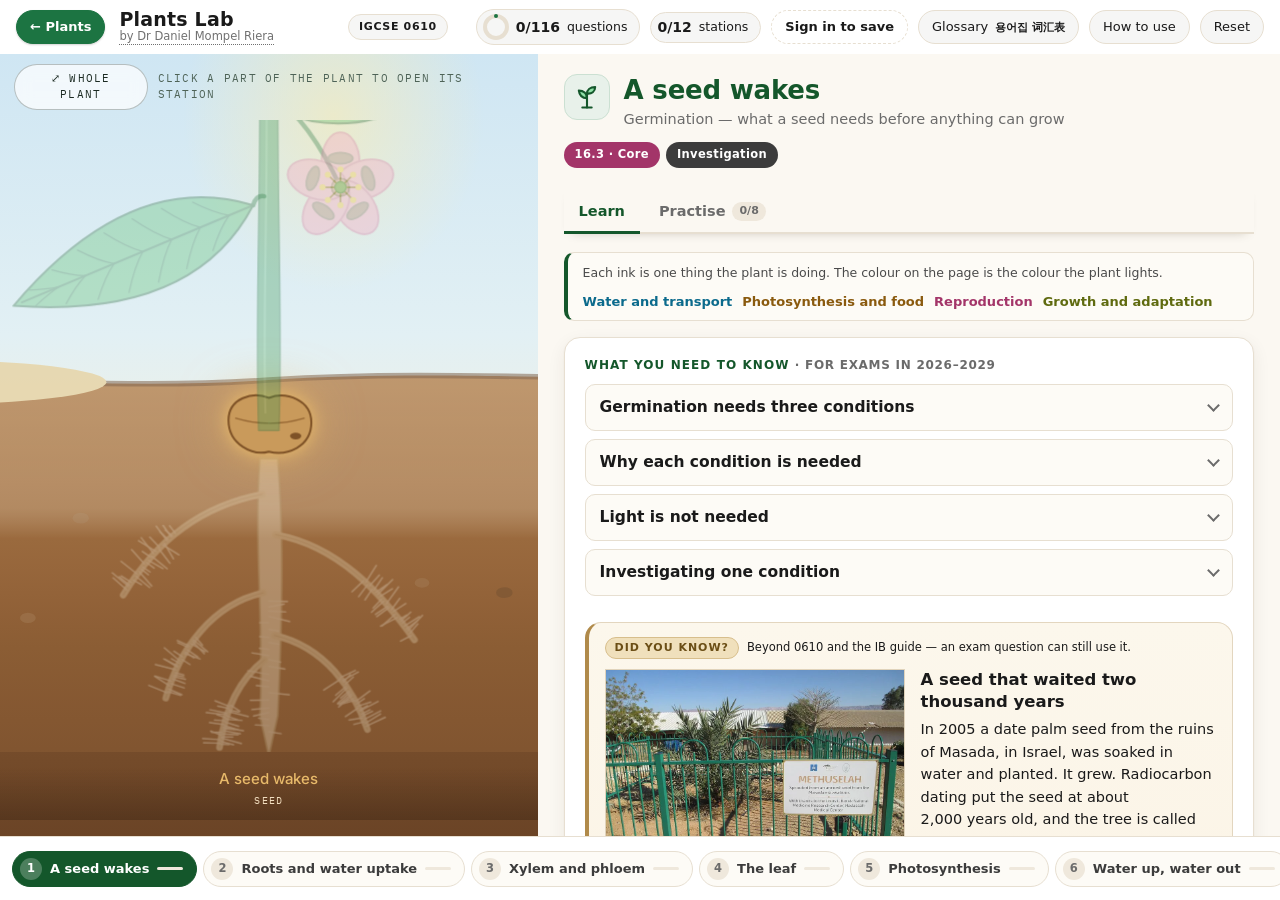
==== index.html @ 8dd9ce49 "Glossary tags: the note opens whole, and a press on it only closes it Also the shared glossary's new" ====
<!DOCTYPE html>
<html lang="en-GB">
<head>
<meta charset="utf-8">
<meta name="viewport" content="width=device-width,initial-scale=1,viewport-fit=cover">
<title>Plants Lab — IGCSE Biology 0610 Topics 6, 8, 14.5, 16.3 and 18.2</title>
<meta name="description" content="An interactive lab on the plant topics of Cambridge IGCSE Biology 0610: germination, roots and water uptake, xylem and phloem, the leaf, photosynthesis, transpiration, translocation, tropic responses, the flower, fertilisation, and the adaptive features of xerophytes and hydrophytes.">
<meta property="og:type" content="website">
<meta property="og:title" content="Plants Lab — IGCSE Biology 0610 Topics 6, 8, 14.5, 16.3 and 18.2">
<meta property="og:description" content="An interactive lab on the plant topics of Cambridge IGCSE Biology 0610: germination, roots and water uptake, xylem and phloem, the leaf, photosynthesis, transpiration, translocation, tropic responses, the flower, fertilisation, and the adaptive features of xerophytes and hydrophytes.">
<meta property="og:image" content="https://nlcsbiology.com/plants-lab/preview.jpg">
<meta property="og:image:width" content="1200">
<meta property="og:image:height" content="630">
<meta property="og:image:alt" content="Plants Lab, as it opens">
<meta name="twitter:card" content="summary_large_image">
<meta name="author" content="Dr Daniel Mompel Riera">
<meta name="copyright" content="Dr Daniel Mompel Riera">
<meta name="theme-color" content="#FFFFFF">
<!-- The tab icon: a seedling — two leaves on a stem, on the labs' green. -->
<link rel="icon" href="data:image/svg+xml,<svg xmlns='http://www.w3.org/2000/svg' viewBox='0 0 32 32'><rect width='32' height='32' rx='7' fill='%2314572B'/><g fill='none' stroke='%23FFFFFF' stroke-width='2.4' stroke-linecap='round' stroke-linejoin='round'><path d='M16 27 V13'/><path d='M16 18 C11 18 8 14 8 9 C13 9 16 13 16 18Z' fill='%238FE0A8'/><path d='M16 13 C16 8 19 5 24 5 C24 10 21 13 16 13Z' fill='%238FE0A8'/></g><path d='M10 27 H22' stroke='%23FFD48A' stroke-width='2.4' stroke-linecap='round'/></svg>">
<link rel="preconnect" href="https://fonts.googleapis.com">
<link rel="preconnect" href="https://fonts.gstatic.com" crossorigin>
<!-- The two plate faces, loaded WITHOUT blocking the first paint: behind a school captive
     portal a cross-origin stylesheet HANGS rather than failing, so it is fetched at low
     priority and swapped in when it arrives. Offline, the plate uses the system fallbacks. -->
<link rel="stylesheet" media="print" onload="this.media='all'"
      href="https://fonts.googleapis.com/css2?family=IBM+Plex+Mono:wght@400;500&family=Inter:wght@400;500&display=swap">
<noscript><link rel="stylesheet" href="https://fonts.googleapis.com/css2?family=IBM+Plex+Mono:wght@400;500&family=Inter:wght@400;500&display=swap"></noscript>
<link rel="stylesheet" href="css/app.css?v=1795406159">
</head>
<body>
<div class="app">

  <header class="hdr">
    <a class="hbtn hbtn--back" href="https://nlcsbiology.com/plants-hub/" aria-label="Back to Plants"
       title="Plants: the plant from seed to fruit, and this lab"><span class="hbtn__long">← Back to Plants</span><span class="hbtn__short" aria-hidden="true">← Plants</span></a>
    <div class="hdr__mark">
      <h1 class="hdr__title">Plants Lab</h1>
      <span class="hdr__sub">Topics 6 · 8 · 14.5 · 16.3 · 18.2 — the whole plant, seed to fruit</span>
      <a class="hdr__by" href="https://github.com/Mompel226" target="_blank" rel="noopener"
         title="Who made this — Biology, NLCS Jeju. Opens my GitHub">by Dr Daniel Mompel Riera</a>
    </div>
    <button class="badge" id="btnSyllabus" type="button" title="The syllabus, as Cambridge publishes it — click to open">IGCSE 0610</button>
    <div class="hdr__spacer"></div>
    <div class="hdr__stats">
      <span class="stat" title="Questions answered correctly">
        <svg class="ring" viewBox="0 0 26 26">
          <circle class="bg" cx="13" cy="13" r="11"></circle>
          <circle id="ringFg" class="fg" cx="13" cy="13" r="11" transform="rotate(-90 13 13)" stroke-dasharray="0 69.1"></circle>
        </svg>
        <b><span id="qDone">0</span>/<span id="qTotal">0</span></b> <span class="stat__lbl">questions</span>
      </span>
      <span class="stat stat--stations" title="Stations finished">
        <b><span id="stDone">0</span>/<span id="stTotal">12</span></b> <span class="stat__lbl">stations</span>
      </span>
      <button class="hbtn hbtn--save tip tip--right" id="btnSubmit" hidden data-tip="Signed in, your work is sent to Dr Mompel’s records on its own as you go. Press to see, or to sign in.">Saves as you go</button>
      <button class="hbtn" id="btnGloss" title="Every word the labs use, with its definition"><span class="hbtn__long">Glossary <span class="gl-btn"><span lang="ko">용어집</span> <span lang="zh-Hans">词汇表</span></span></span><span class="hbtn__short" aria-hidden="true">A–Z <span class="gl-btn"><span lang="ko">용어집</span> <span lang="zh-Hans">词汇表</span></span></span></button>
      <button class="hbtn" id="btnHelp"><span class="hbtn__long">How to use</span><span class="hbtn__short" aria-hidden="true">?</span></button>
      <button class="hbtn" id="btnReset" title="Start every station again"><span class="hbtn__long">Reset</span><span class="hbtn__short" aria-hidden="true">↺ Reset</span></button>
    </div>
  </header>

  <main class="stage">
    <section class="platecol" aria-label="The plant">
      <div class="field" aria-hidden="true">
        <div class="field__sun"></div>
        <div class="field__haze"></div>
      </div>
      <div class="platecol__tools">
        <button class="tool tool--whole" id="tWhole" hidden title="Pull back to the whole plant">⤢ Whole plant</button>
        <button class="tool tool--sim" id="simBtn" type="button" hidden></button>
        <span class="platecol__hint" id="plateHint">Click a part of the plant to open its station</span>
        <button class="tool fold" id="plateFold" type="button" aria-expanded="true" data-what="the plant" title="Fold the plant away to read the notes on their own">▲ Hide the plant</button>
      </div>
      <div class="platewrap" id="map">
        <svg id="plant" preserveAspectRatio="xMidYMid meet" role="group" aria-label="A bean plant in a section of ground, seed to fruit, with a cactus and a water lily beside it. Click a part to open the station that teaches it.">
          <defs></defs>
        </svg>
        <div class="tag" id="tag" aria-hidden="true"><span class="tag__pill"></span></div>
      </div>
      <div class="bench" id="benchHost" hidden aria-label="The bench: the potometer, drawn as it is"></div>
      <div class="sim" id="simHost" hidden role="region" aria-label="The simulation, beside the questions"></div>
      <p class="said" id="said"><span class="said__name">One plant, root to fruit</span><span class="said__note">Every plant topic, on one bean</span></p>
    </section>

    <section class="panel" id="panel">
      <div class="panel__inner" id="panelInner">
        <p class="bootnote" role="status">Opening the lab… the first station will appear here.</p>
      </div>
    </section>
  </main>

  <nav class="rail" aria-label="The stations, in order">
    <div class="rail__track" id="railTrack"></div>
  </nav>
</div>

<div class="toast" id="toast" role="status" aria-live="polite"></div>
<div class="toast" id="updBar" role="status" aria-live="polite"></div>

<div class="modal lb" id="lightbox" hidden role="dialog" aria-modal="true" aria-label="Enlarged image">
  <figure class="lb__box"><div class="lb__stage"><img alt=""></div><figcaption class="lb__cap"></figcaption>
  <div class="lb__hint">Click anywhere to close</div></figure>
</div>

<div class="modal" id="subDlg" hidden role="dialog" aria-modal="true" aria-label="Your work and the records">
  <div class="modal__box modal__box--sm">
    <button class="modal__close" id="subClose" aria-label="Close">×</button>
    <h2>Your work</h2>
    <div id="subBody"></div>
    <div class="dlgrow"><button class="btn" id="subGo">Save now</button></div>
  </div>
</div>

<div class="modal" id="glossDlg" hidden role="dialog" aria-modal="true" aria-label="Glossary">
  <div class="modal__box">
    <button class="modal__close" id="glossClose" aria-label="Close">×</button>
    <h2>Glossary</h2>
    <p class="st-sub">Every word the labs use, with the definition it is examined on. The short list at the foot of each station is only the words that are new there.</p>
    <input class="gloss__find" id="glossFind" type="search" autocomplete="off"
           placeholder="Type a word — or part of one" aria-label="Search the key words">
    <p class="gloss__count" id="glossCount"></p>
    <p class="gloss__known" id="glossKnown" hidden></p>
    <div id="glossList"></div>
  </div>
</div>

<div class="modal" id="modal" hidden role="dialog" aria-modal="true" aria-label="How to use the Plants Lab">
  <div class="modal__box">
    <button class="modal__close" id="modalClose" aria-label="Close">×</button>
    <h2>Plants Lab</h2>
    <p class="st-sub">Cambridge IGCSE Biology 0610 · Topic 6 plant nutrition, Topic 8 transport in plants, 14.5 tropic responses, 16.3 sexual reproduction in plants, 18.2 adaptive features</p>

    <h3>In one minute</h3>
    <ul>
      <li><b>Click any part of the plant</b>, or any step on the bar along the bottom. The stations run from the seed under the soil to the fruit at the top, and the plant lights the part each one is about.</li>
      <li>Each station has two tabs: <b>Learn</b> — what you must know, with something to press, drag or watch in every section — and <b>Practise</b>, the questions.</li>
      <li><b>Check as often as you like.</b> You are told which parts are wrong, <b>never the answer</b> — you have to work it out. Keep going until it is all right. Signed in, your work is saved for Dr&nbsp;Mompel on its own &mdash; there is nothing to press at the end.</li>
      <li>An underlined word can be clicked: <b>🔍</b> opens a picture there and then, <b>↗</b> jumps to the station that explains it and brings you back, <b>↓</b> takes you to its card in Key words, at the bottom of the station, and a faint dotted line opens the definition.</li>
      <li>The <b>Glossary</b> (<span lang="ko">용어집</span> · <span lang="zh-Hans">词汇表</span>) lists every word with its definition. Choose <b lang="ko">한국어</b>, <b lang="zh-Hans">中文</b> or <b lang="ja">日本語</b> at its top to see the name of each word in that language. The definitions stay in English, the language of the exam.</li>
      <li>Your work is kept <b>in this browser</b> and, once you sign in with your school account, sent to Dr&nbsp;Mompel&rsquo;s records on its own as you go &mdash; there is nothing to hand in. Signed in, it follows you to another computer.</li>
    </ul>
    <p class="fineprint">The answers are never shown. Sign in with your school Google account so Dr&nbsp;Mompel knows whose work it is; it is then sent to his records as you go. Anyone else is welcome to use the lab &mdash; their work simply stays in their own browser.</p>

    <details class="helpmore">
      <summary>What the colours mean</summary>
      <ul>
        <li><b>Blue</b> words are about water and transport — xylem, root hairs, transpiration. <b>Amber</b> words are photosynthesis and the food it makes — chlorophyll, glucose, phloem, sucrose. <b>Rose</b> words are reproduction — the parts of a flower, pollen, seed, fruit. <b>Violet</b> words are growth and adaptation — tropisms, auxin, xerophytes.</li>
        <li>The plant on the left lights in the same colours: blue sap running up the stem is water in the xylem, amber sap is sugar in the phloem.</li>
        <li>A <b>green-bordered box</b> is the mistake students most often make there. A small <b>S</b> badge means Supplement (Extended papers 2 and 4 only). <b>“Beyond the syllabus”</b> is not named in 0610: it helps the rest make sense, and an exam question can still use it. <b>What you need to know</b> holds only what the syllabus for exams in 2026–2029 asks: Cambridge’s syllabus for 2029 is word for word the same as the one for 2026–2028, so the list serves every student sitting the exams from 2026 to 2029. Press the <b>IGCSE 0610</b> badge and choose your year: it shows the year of your exams and your syllabus. Everything else is in the card right below the list, <b>“Not in the syllabus for 2026–2029”</b>: first what an older 0610 syllabus had, with a badge such as <b>“old syllabus · until 2015”</b> — past papers may ask it, so tap the badge to read the old statement and whether recent papers still give marks for it — then what is beyond the syllabus, there to help the rest make sense. Do not skip it: an exam question can still use these ideas, and knowing them can be what earns you full marks.</li>
        <li>The <b>colour key sits at the top of every Learn tab</b>, so you never have to remember.</li>
      </ul>
    </details>

    <details class="helpmore">
      <summary>What is simplified here</summary>
      <ul>
        <li>The plant is a bean — a dicotyledon — because that is the plant the syllabus sections are drawn from. A grass or a conifer would look different inside.</li>
        <li>The interactive graphs are models with the exam’s shapes, not measurements from a real leaf.</li>
        <li>The pollen tube animation shows one nucleus fusing with one; the second fusion real flowering plants make (the endosperm) is left out: the syllabus does not include it.</li>
        <li>The cactus and the water lily stand for all xerophytes and hydrophytes; the syllabus asks for the features, not the species.</li>
      </ul>
    </details>

    <details class="helpmore">
      <summary>Where the content and the pictures come from</summary>
      <ul>
        <li>The definitions are the wording of the syllabus for 2026–2029. Where the slides use an older wording it is given in brackets.</li>
        <li>The stations follow Dr&nbsp;Mompel's own Year 11 plant lessons — Topic 6, Topic 8, 14.5, 16.3 and 18.2 — and most of the pictures and the lesson videos are the ones shown in those lessons.</li>
        <li>The micrographs of the stem, the root and the leaf are from the Berkshire Community College Bioscience Image Library on Wikimedia Commons (CC0). Every other picture is credited under it and listed in full below and in <code>assets/photos/CREDITS.md</code>.</li>
        <li>All questions, the plant, the drawings and the page design are original to this lab.</li>
      </ul>
      <p class="fineprint" id="creditsList"></p>
    </details>

    <p class="fineprint"><a class="by-me" href="https://github.com/Mompel226" target="_blank" rel="noopener" title="Who made this — and everything else that is free to use"><b>Dr Daniel Mompel Riera</b></a> — Biology, North London Collegiate School Jeju.
       Questions or corrections: <a href="mailto:dmompelriera@nlcsjeju.kr">dmompelriera@nlcsjeju.kr</a>.
       One of the <a href="https://nlcsbiology.com/plants-hub/">Plants</a> labs ·
       <a href="https://nlcsbiology.com/biology-hub/">Biology Hub</a></p>
  </div>
</div>

<script src="https://accounts.google.com/gsi/client?hl=en-GB" async defer></script>
<script src="js/config.js?v=1795406159" defer></script>
<script src="js/data/glossary.js?v=1795406159" defer></script>
<script src="js/data/glossary-tr.js?v=1795406159" defer></script>
<script src="js/data/syllabus.js?v=1795406159" defer></script>
<script src="js/data/stations.js?v=1795406159" defer></script>
<script src="js/data/photos.js?v=1795406159" defer></script>
<script src="js/plant.js?v=1795406159" defer></script>
<script src="js/plant-draw.js?v=1795406159" defer></script>
<script src="js/terms.js?v=1795406159" defer></script>
<script src="js/say.js?v=1795406159" defer></script>
<script src="js/marking.js?v=1795406159" defer></script>
<script src="js/sync.js?v=1795406159" defer></script>
<script src="js/signin.js?v=1795406159" defer></script>
<script src="js/homework.js?v=1795406159" defer></script>
<script src="js/engine.js?v=1795406159" defer></script>
<script src="js/syllabus.js?v=1795406159" defer></script>
<script src="js/widgets.js?v=1795406159" defer></script>
<script src="js/learn.js?v=1795406159" defer></script>
<script src="js/engine-ext.js?v=1795406159" defer></script>
<script src="js/figs.js?v=1795406159" defer></script>
<script src="js/plate.js?v=1795406159" defer></script>
<script src="js/app.js?v=1795406159" defer></script>
<script src="js/glossary-lang.js?v=1795406159" defer></script>
<script src="js/data/mywords-ids.js?v=1795406159" defer></script>
<script src="js/mywords.js?v=1795406159" defer></script>
<!-- The lab offline. The worker lives at this lab's root, so on Pages its scope is exactly
     /<lab>/. It fetches the HTML network-first, so a deploy always reaches an online student
     and the cache is only the fall-back for when the wifi is not there. -->
<script>
(function () {
  if (!("serviceWorker" in navigator)) return;
  if (location.protocol.slice(0, 4) !== "http") return;
  addEventListener("load", function () {
    navigator.serviceWorker.register(new URL("sw.js", document.baseURI), {
      scope: new URL("./", document.baseURI).pathname,
      updateViaCache: "none"
    }).catch(function () {});
  });
})();
</script>
</body>
</html>
---- css/app.css ----
/* ============================================================
   Plants Lab — IGCSE 0610 Topics 6, 8, 14.5, 16.3 and 18.2
   The frame, header, panel, activities and rail are the other labs', so a student
   moving between labs finds the same chrome. What is this lab's own is at the end: the
   plant in daylight in the left column, the colour language of the plant topics, the
   Learn-tab widgets and the two activity types borrowed from the Classification Lab.
   ============================================================ */
:root{
  /* House palette (from 6.1 Photosynthesis slide 14) */
  --green:#14572B; --green-2:#1E7A3E; --green-tint:#E8F1EA;
  --amber:#A16207; --amber-tint:#FBF3E3;
  --teal:#0F6E8C;  --teal-tint:#E5F0F4;
  --purple:#3A5F8A;--purple-tint:#EAF0F7;
  /* --purple keeps its name, but since 11 Nov 2026 it holds the multiple-choice steel blue: violet means extension on every site (Daniel, 10 Nov 2026, "One violet"); he chose this colour on 11 Nov */
  --ext:#7243C0; --ext-tint:#EDE8FA; --ext-wash:#F7F4FD; --ext-rule:#C9BAEE; --ext-on:#FFFFFF;
  /* extension (Daniel, 10 Nov 2026, "One violet"): anything beyond what the reader's own course asks, IB content or beyond the syllabus, in ONE violet; a small word label says which (IB · D3.1.8, Beyond IB, beyond 0610). The summary notes' 7243C0 on EDE8FA; dark: the hub's B388FF, the same hue. Blue is IB only where IB is the reader's own level; grey is Supplement and cross-topic links. --ext-wash: a big box; --ext-tint: a tag or line. The extra pins' list rows double their class (.pins__item.pins__item--extra): the plain .pins__item rules further down painted them green before */
  --red:#B03A2E;   --red-tint:#FAECE9;
  --ink:#1A1A1A;   --grey:#6B6B6B; --line:#C4C4C4;

  /* Surfaces — warm paper, never grey */
  --paper:#FBF8F2; --card:#FFFFFF; --card-2:#FDFBF6;
  --edge:#E7DFD1; --edge-2:#EFE8DC;
  --shadow:0 1px 2px rgba(60,45,25,.06), 0 6px 18px rgba(60,45,25,.07);
  --shadow-lg:0 2px 6px rgba(60,45,25,.08), 0 18px 42px rgba(60,45,25,.12);


  --ok:#1E7A3E; --ok-tint:#E8F5EC; --bad:#B03A2E; --bad-tint:#FBEDEA;

  --r-sm:6px; --r:10px; --r-lg:16px; --r-pill:999px;
  --font:Calibri,Carlito,"Segoe UI",system-ui,-apple-system,"Helvetica Neue",sans-serif;
  --rail-h:64px;
}

*{box-sizing:border-box}
html,body{height:100%}
body{
  margin:0; font-family:var(--font); color:var(--ink); background:var(--paper);
  font-size:16px; line-height:1.5; -webkit-font-smoothing:antialiased;
  overscroll-behavior:none;
}
button{font:inherit;color:inherit}
h1,h2,h3,h4{margin:0;font-weight:700;line-height:1.25}

/* ---------- App frame ---------- */
.app{height:100dvh;display:grid;grid-template-rows:auto minmax(0,1fr) auto}

/* ---------- Header ---------- */
/* one look for every topic lab (14 Oct 2026, Daniel): a white bar, as the Cells Lab's, and this lab's own colour — the Plants hub's green,
   the colour of its card in the hub — on the way back, the progress rings and a pressed button. Saved stays green: it is a status. */
:root{--hdr-bg:#FFFFFF;--hdr-ink:#1A1A1A;--hdr-veil:rgba(60,45,25,.045);--hdr-line:#E7DFD1;--lab:#1C7442;--lab-2:#155C34;--lab-tint:#E6F2EA}
.hdr{
  display:flex;align-items:center;gap:14px;padding:9px 16px;min-width:0;
  background:var(--hdr-bg);
  color:var(--hdr-ink);box-shadow:0 1px 0 var(--hdr-line)
}
.hdr__mark{display:flex;align-items:baseline;gap:9px;min-width:0;overflow:hidden}
.hdr__title{font-size:19px;letter-spacing:.2px;white-space:nowrap;flex:none}
.hdr__sub{font-size:12.5px;opacity:.72;white-space:nowrap;overflow:hidden;text-overflow:ellipsis}
/* who made it: small, quiet, but always on screen — not buried in a help panel */
.hdr__by{font-size:11.5px;opacity:.62;white-space:nowrap;color:inherit;text-decoration:none;border-bottom:1px dotted currentColor}
.hdr__by:hover,.hdr__by:focus-visible{opacity:.95}
.badge{
  font-size:11px;font-weight:700;letter-spacing:.06em;padding:4px 10px;border-radius:var(--r-pill);
  background:var(--hdr-veil);border:1px solid var(--hdr-line);white-space:nowrap
}
.hdr__spacer{flex:1}
.hdr__stats{display:flex;align-items:center;gap:10px;flex:none}
.stat{
  display:flex;align-items:center;gap:7px;background:var(--hdr-veil);
  border:1px solid var(--hdr-line);border-radius:var(--r-pill);padding:4px 12px 4px 6px;font-size:12.5px
}
.stat b{font-size:14px;font-variant-numeric:tabular-nums}
.stat--go{cursor:pointer;transition:background .15s}
.stat--go:hover,.stat--go:focus-visible{background:var(--lab-tint)}
.ring{width:26px;height:26px;flex:none}
.ring circle{fill:none;stroke-width:4}
.ring .bg{stroke:var(--hdr-line)}
.ring .fg{stroke:var(--lab);stroke-linecap:round;transition:stroke-dasharray .5s ease}
.hbtn{
  background:var(--hdr-veil);border:1px solid var(--hdr-line);color:var(--hdr-ink);
  border-radius:var(--r-pill);padding:6px 13px;font-size:13px;cursor:pointer;white-space:nowrap;
  transition:background .15s
}
.hbtn:hover{background:var(--lab-tint)}
/* the way back (14 Oct 2026, Daniel: "students miss it… they don't know how to go back"): a solid pill, first in the header */
.hbtn--back{background:var(--lab);color:#fff;border-color:var(--lab);font-weight:650;text-decoration:none;flex:none;box-shadow:0 1px 2px rgba(0,0,0,.18)}
.hbtn--back:hover,.hbtn--back:focus-visible{background:var(--lab-2);border-color:var(--lab-2);color:#fff}

/* ---------- header buttons, the saving chip, dialogs ---------- */
/* the saving chip: what the records know, at a glance */
.hbtn--save{font-weight:600}
.hbtn--save.is-ok{background:var(--ok-tint);color:var(--ok);border-color:var(--ok)}
.hbtn--save.is-ok:hover{background:#DCEFE2}
.hbtn--save.is-busy{background:var(--hdr-veil);color:var(--hdr-ink);border-style:dashed}
.hbtn--save.is-no{background:var(--bad-tint);color:var(--bad);border-color:var(--bad)}
.hbtn--save.is-no:hover{background:#F8DCD7}
.hbtn--save.is-off{background:transparent;color:var(--hdr-ink);border-style:dashed}
.modal__box--sm{max-width:460px}
.dlgrow{display:flex;gap:9px;justify-content:flex-end;margin-top:18px}
.submsg{font-size:14px;line-height:1.5;margin-top:8px}
.submsg.no{color:var(--red)} .submsg.ok{color:var(--green-2)}
.submsg .code{
  font-family:ui-monospace,SFMono-Regular,Menlo,monospace;font-size:22px;font-weight:700;letter-spacing:.08em;
  color:var(--green);background:var(--green-tint);border:1.5px dashed var(--green);border-radius:var(--r);
  padding:12px;text-align:center;margin:12px 0;user-select:all
}
.fineprint{font-size:12.5px;color:var(--grey);margin-top:14px;line-height:1.5}

/* ---------- Stage ---------- */
.stage{display:grid;grid-template-columns:minmax(360px,42%) minmax(0,1fr);min-height:0}

/* ---------- Panel column ---------- */
.panel{min-height:0;overflow-y:auto;overflow-x:hidden;scroll-behavior:smooth;background:var(--paper)}
.panel__inner{max-width:820px;margin:0 auto;padding:20px 26px 40px;position:relative}

.st-head{display:flex;align-items:flex-start;gap:14px;margin-bottom:6px}
.st-head__ic{
  width:46px;height:46px;flex:none;border-radius:13px;display:grid;place-items:center;
  background:var(--green-tint);border:1px solid #CBE0D2
}
.st-head__ic svg{width:28px;height:28px}
.st-title{font-size:26px;color:var(--green);letter-spacing:-.2px}
.st-sub{color:var(--grey);font-size:14.5px;margin-top:2px}
.chips{display:flex;flex-wrap:wrap;gap:6px;margin:12px 0 4px}
.chip{
  font-size:11.5px;font-weight:700;letter-spacing:.03em;color:#fff;padding:4px 11px;border-radius:var(--r-pill);
  background:var(--grey);white-space:nowrap
}
.chip__n{display:inline-block;min-width:1.1em;height:1.1em;line-height:1.1em;text-align:center;
  border-radius:50%;background:rgba(255,255,255,.28);margin-right:6px;font-size:.85em}
.chip--beyond{background:var(--ext-tint);color:var(--ext);border:1.5px dashed var(--ext-rule);font-style:italic}

/* tabs */
/* The tab bar stays put while a long station scrolls. It is fully opaque so
   content passes cleanly behind it and is never half-readable through it. */
.tabs{display:flex;gap:4px;margin:16px 0 0;border-bottom:2px solid var(--edge);position:sticky;top:0;
      background:var(--paper);z-index:5;padding-top:8px;
      box-shadow:0 6px 10px -8px rgba(60,45,25,.28)}
.tab{
  background:none;border:none;border-bottom:3px solid transparent;margin-bottom:-2px;
  padding:9px 15px;font-size:14.5px;font-weight:600;color:var(--grey);cursor:pointer;display:flex;align-items:center;gap:7px
}
.tab:hover{color:var(--ink)}
.tab[aria-selected="true"]{color:var(--green);border-bottom-color:var(--green)}
.tab__n{font-size:11px;background:var(--edge-2);color:var(--grey);border-radius:var(--r-pill);padding:1px 7px;font-weight:700}
.tab[aria-selected="true"] .tab__n{background:var(--green);color:#fff}
.tabpane{padding-top:18px}
.tabpane[hidden]{display:none}

/* cards */
.card{background:var(--card);border:1px solid var(--edge);border-radius:var(--r-lg);padding:18px 20px;
      box-shadow:var(--shadow);margin-bottom:16px}
.card__h{font-size:12px;font-weight:700;letter-spacing:.09em;text-transform:uppercase;color:var(--green);margin-bottom:10px}
.exam-list{margin:0;padding-left:0;list-style:none}
.exam-list > li{position:relative;padding:0 0 0 26px;margin-bottom:11px;font-size:16.5px;line-height:1.52}
.exam-list > li:last-child{margin-bottom:0}
.exam-part{margin:14px -20px 12px;padding:14px 20px 12px;background:var(--green-tint);border-top:1px solid var(--edge);border-bottom:1px solid var(--edge)}
.exam-part__h{font-size:11.5px;font-weight:700;letter-spacing:.13em;text-transform:uppercase;color:var(--green);margin-bottom:8px}
.exam-part .exam-list > li:last-child{margin-bottom:0}
@media (max-width:820px){ .exam-part{margin:12px -15px 10px;padding:12px 15px 10px} }
.exam-list > li::before{
  content:"";position:absolute;left:4px;top:.62em;width:9px;height:9px;border-radius:50%;
  background:var(--green-2);box-shadow:0 0 0 3px var(--green-tint)
}

/* the mistake students make: a faint red ground so it reads as the important one, the heading on a yellow marker */
.golden{
  background:#FFF3F0;border:2.4px solid #C94A3D;border-radius:var(--r-lg);padding:14px 18px;
  margin-bottom:16px;box-shadow:var(--shadow)
}
.golden__h{font-size:11.5px;font-weight:700;letter-spacing:.13em;text-transform:uppercase;color:#A83A2E;
  background:linear-gradient(180deg,transparent 18%,#FFE98A 18%,#FFE98A 90%,transparent 90%);display:inline-block;padding:0 6px 0 4px;margin-left:-4px;
           margin-bottom:6px;display:flex;align-items:center;gap:7px}
.golden p{margin:0;font-size:16px;font-weight:600}

.kw dt .t,.kw dt .tc{font-weight:700}
.exam-list > li{line-height:1.62}

.legendbox{
  border:1px solid var(--edge);background:var(--card-2);border-radius:var(--r);
  padding:0 14px;margin-bottom:16px;font-size:13.5px
}
.legendbox summary{padding:11px 0;cursor:pointer;color:var(--grey);font-weight:600;list-style:none}
.legendbox summary::-webkit-details-marker{display:none}
.legendbox summary::before{content:"▸ ";color:var(--green)}
.legendbox[open] summary::before{content:"▾ "}
.legend__intro{font-size:13px;color:#4A4A4A;margin:0 0 10px;line-height:1.5}
.legend{display:flex;flex-wrap:wrap;gap:9px 12px;padding:0 0 14px}
.legend__i{font-size:13.5px}

/* the colour key, always on screen above the Learn text */
.keybar{
  background:var(--card-2);border:1px solid var(--edge);border-left:4px solid var(--green);
  border-radius:var(--r);padding:11px 15px 8px;margin-bottom:16px
}
.keybar .legend__intro{margin:0 0 9px;font-size:12.5px;color:#4A4A4A}
.keybar .legend{gap:7px 10px;padding:0}
.keybar .legend__i{font-size:13px}

/* where the topic comes back later in the course */
.later{border-left:4px solid var(--c-ass)}
.later__list{margin:0;padding:0;list-style:none}
.later__out{display:inline-block;margin-left:6px;font-size:12.5px;font-weight:600;color:#fff;
            background:var(--teal);border-radius:var(--r-pill);padding:2px 10px;text-decoration:none}
.later__out:hover{filter:brightness(1.08)}
.later__list li{font-size:15px;line-height:1.55;margin-bottom:11px;padding-left:2px}
.later__list li:last-child{margin-bottom:0}
.later__ref{
  display:inline-block;font-size:11.5px;font-weight:700;letter-spacing:.03em;
  color:#fff;background:var(--c-ass);border-radius:var(--r-pill);
  padding:2px 9px;margin-right:8px;white-space:nowrap;vertical-align:1px
}

/* videos sit in the same frame as the photographs */
.photo--video{width:100%;display:block;background:#111;cursor:default}
.photo--video:hover{filter:none}

/* keywords */
.kw-grid{display:grid;grid-template-columns:repeat(auto-fill,minmax(215px,1fr));gap:9px}
.kw{background:var(--card-2);border:1px solid var(--edge);border-radius:var(--r);padding:10px 13px}
/* a key word is asked before it is answered: the definition is there but not shown until
   the reader has had a go at it, and stays shown once turned */
.kw-hint{margin:0 0 9px;font-size:13px;color:#6B6B6B}
.kw--flip{cursor:pointer;transition:border-color .15s ease,background .15s ease}
.kw--flip:hover,.kw--flip:focus-visible{border-color:#B9AE9B;background:#FFFDF9}
.kw--flip:focus-visible{outline:2px solid var(--green);outline-offset:2px}
.kw__ask{margin:4px 0 0;font-size:12.5px;color:#8A8A8A;font-style:italic}
.kw__ask::before{content:'\21BB  ';font-style:normal}
.kw--flip dd{display:none}
.kw--flip.is-open dd{display:block;animation:kwIn .16s ease-out}
.kw--flip.is-open .kw__ask{display:none}
@keyframes kwIn{from{opacity:0;transform:translateY(-2px)}to{opacity:1;transform:none}}
@media (prefers-reduced-motion:reduce){.kw--flip.is-open dd{animation:none}}
.kw dt{font-weight:700;color:var(--green);font-size:14.5px;margin-bottom:2px}
.kw dd{margin:0;font-size:13.5px;color:#3C3C3C;line-height:1.45}

/* where a link lands: flash the exact place, then get out of the way */
.flash{position:relative;border-radius:var(--r);animation:flashRing 2.8s ease-out 1}
@keyframes flashRing{
  0%   {box-shadow:0 0 0 3px rgba(20,87,43,.85), 0 0 0 9px rgba(20,87,43,.18); background:rgba(20,87,43,.10)}
  18%  {box-shadow:0 0 0 3px rgba(20,87,43,.25), 0 0 0 9px rgba(20,87,43,.04); background:rgba(20,87,43,.03)}
  36%  {box-shadow:0 0 0 3px rgba(20,87,43,.85), 0 0 0 9px rgba(20,87,43,.18); background:rgba(20,87,43,.10)}
  54%  {box-shadow:0 0 0 3px rgba(20,87,43,.25), 0 0 0 9px rgba(20,87,43,.04); background:rgba(20,87,43,.03)}
  72%  {box-shadow:0 0 0 3px rgba(20,87,43,.7),  0 0 0 9px rgba(20,87,43,.14); background:rgba(20,87,43,.08)}
  100% {box-shadow:0 0 0 3px rgba(20,87,43,0),   0 0 0 9px rgba(20,87,43,0);   background:transparent}
}
.exam-list > li.flash{padding-left:26px;margin-left:-4px}

.backchip{
  position:sticky;bottom:14px;left:0;margin:0 0 0 4px;z-index:30;
  border:1.5px solid var(--green);background:var(--card);color:var(--green);
  border-radius:var(--r-pill);padding:8px 16px;font-size:13.5px;font-weight:600;cursor:pointer;
  box-shadow:var(--shadow-lg);transition:opacity .9s ease
}
.backchip:hover{background:var(--green-tint)}
.backchip.is-fading{opacity:0}

/* a highlighted word you can act on */
.t.is-peek,.tc.is-peek,.t.is-jump,.tc.is-jump{cursor:pointer}
/* Vertical padding on an inline element grows the hit area without pushing the
   lines apart, so a word is easier to tap without changing the layout. */
.t.is-peek,.tc.is-peek,.t.is-jump,.tc.is-jump{padding-top:4px;padding-bottom:4px}
.t.is-peek,.tc.is-peek{border-bottom:2px dotted currentColor}
/* the quietest of the three marks: a definition is available, nothing more. No icon —
   this is the commonest case and a marker on every one of them would be a field of them. */
/* a word the reader may not know is not a stage: no colour, no weight, only the mark */
.t--plain{color:inherit;font-weight:inherit}
.t.is-gloss,.tc.is-gloss{cursor:pointer;border-bottom:1px dotted rgba(0,0,0,.28);padding-bottom:1px}
.t.is-gloss:hover,.tc.is-gloss:hover,.t.is-gloss:focus-visible,.tc.is-gloss:focus-visible{
  border-bottom-color:currentColor;border-bottom-style:solid}
.t.is-jump,.tc.is-jump{border-bottom:1.5px solid currentColor}
.t.is-jump::after,.tc.is-jump::after{content:"\2197";font-size:.72em;vertical-align:.35em;margin-left:1px;opacity:.75}
.t.is-peek::after,.tc.is-peek::after{content:"\1F50D";font-size:.62em;vertical-align:.2em;margin-left:3px;opacity:.65}
.t.is-peek:hover,.tc.is-peek:hover,.t.is-jump:hover,.tc.is-jump:hover{background:rgba(20,87,43,.10);border-radius:3px}
.t.is-peek:focus-visible,.tc.is-peek:focus-visible,
.t.is-jump:focus-visible,.tc.is-jump:focus-visible{outline:2px solid var(--green);outline-offset:2px;border-radius:3px}
/* a word whose key-word card is at the bottom of this station: the faint rule of a definition and a small arrow down,
   for "down to its card here" (25 Oct 2026, as in the Cells Lab) */
.t.is-kw,.tc.is-kw{cursor:pointer;border-bottom:1px dotted rgba(0,0,0,.28);padding-bottom:1px}
.t.is-kw::after,.tc.is-kw::after{content:"\2193";font-size:.72em;vertical-align:.2em;margin-left:1px;opacity:.75}
.t.is-kw:hover,.tc.is-kw:hover{background:rgba(20,87,43,.10);border-radius:3px}
.t.is-kw:focus-visible,.tc.is-kw:focus-visible{outline:2px solid var(--green);outline-offset:2px;border-radius:3px}

/* the small picture that opens where you clicked */
.peek{
  position:absolute;z-index:120;width:min(320px,86vw);background:var(--card);
  border:1px solid var(--edge);border-radius:var(--r-lg);box-shadow:var(--shadow-lg);
  overflow:hidden;animation:peekIn .14s ease-out
}
.peek.peek--fig{width:min(420px,92vw)}
@keyframes peekIn{from{opacity:0;transform:translateY(-4px)}to{opacity:1;transform:none}}
.peek img{width:100%;height:auto;max-width:100%;display:block;background:#fff}
/* Two views of one thing, side by side — a real tooth beside the drawing of
   it, or the two radiographs together. They stack on a narrow screen, where
   side-by-side would make each half too small to read. */
/* centred, because one half is often much taller than the other and a
   short photograph stranded at the top of a tall diagram reads as a mistake */
/* A figure that will not fit its column scrolls inside its own box rather
   than shrinking its labels away. min-width:0 is the part that matters: without
   it a flex or grid ancestor happily grows to fit the wide child, and the page
   goes wider than the phone instead of the figure scrolling. */
.figscroll{overflow-x:auto;overflow-y:hidden;-webkit-overflow-scrolling:touch;min-width:0;max-width:100%}
.figscroll::-webkit-scrollbar{height:7px}
.figscroll::-webkit-scrollbar-thumb{background:#CFC7B6;border-radius:4px}
.media--fig,.pair__half{min-width:0;max-width:100%}
.pair{display:flex;gap:14px;align-items:center}
.pair__half{flex:1 1 0;min-width:0;display:flex;flex-direction:column;align-items:center}
.pair__half img{width:100%;height:auto;display:block;border-radius:var(--r-sm)}
.pair__half svg{width:100%;height:auto;display:block}
.pair__half .annot{width:100%}
.pair__lab{margin-top:6px;font-size:12.5px;line-height:1.4;color:var(--grey);text-align:center}
@media (max-width:620px){.pair{flex-direction:column;gap:16px}}
.peek__fig{background:#fff;padding:6px 4px 2px}
.peek__fig svg{width:100%;height:auto;display:block}
/* A figure carries its own labels, so it needs more width than a photograph:
   at 320px the labels come out around 8px, which is not readable. The wider
   card and the larger type below bring them back to roughly footnote size. */
.peek.has-fig{width:min(430px,92vw)}
.peek__fig .fl{font-size:14px}
.peek__fig .fs{font-size:12.2px}
.peek__fig .fb{font-size:15px}
.peek__note{padding:10px 13px;font-size:13.5px;line-height:1.5;color:#3C3C3C}
.peek__credit{display:block;margin-top:6px;font-size:11px;color:var(--grey)}
.peek__x{
  position:absolute;top:6px;right:6px;width:26px;height:26px;border-radius:50%;
  border:none;background:rgba(255,255,255,.9);color:#4A4A4A;font-size:16px;line-height:1;
  cursor:pointer;box-shadow:0 1px 3px rgba(0,0,0,.2)
}
.peek__x:hover{background:#fff;color:var(--red)}

/* "trace it on the diagram" — points at the plate instead of repeating it */
.traceBtn{
  display:flex;align-items:center;gap:9px;width:100%;margin-top:14px;
  border:1.5px solid var(--green);background:var(--green-tint);color:var(--green);
  border-radius:var(--r);padding:11px 14px;font-size:14.5px;font-weight:600;cursor:pointer;
  transition:background .15s
}
.traceBtn:hover{background:#DDEBE1}
.traceBtn__dot{width:10px;height:10px;border-radius:50%;background:var(--green);flex:none}

/* labels drawn on top of a photograph */
.annot{position:relative;display:block;line-height:0}
.annot .media__el--img,.annot img{display:block;width:100%}
.annot__svg{position:absolute;inset:0;width:100%;height:100%;pointer-events:none}
.annot__svg line{stroke:#fff;stroke-width:2.4;opacity:.95}
.annot__svg circle{fill:#fff;stroke:#1A1A1A;stroke-width:1.2}
.annot__lab{
  position:absolute;transform:translate(-50%,-50%);white-space:nowrap;pointer-events:none;
  font:700 12.5px/1 var(--font);color:#fff;background:rgba(20,25,20,.82);
  padding:4px 9px;border-radius:var(--r-pill);letter-spacing:.01em;
  box-shadow:0 1px 4px rgba(0,0,0,.35)
}
.annot__lab--big{font-size:14px;background:var(--green);padding:5px 11px}
.lb__stage{position:relative;display:block;line-height:0;max-width:100%}
.lb__stage img{max-width:100%;max-height:78vh;object-fit:contain;background:#fff;
  border-radius:var(--r-lg) var(--r-lg) 0 0;box-shadow:var(--shadow-lg);display:block;margin:auto}
@media (max-width:620px){ .annot__lab{font-size:10.5px;padding:3px 7px} }

/* ---------- media, sitting inside the text ----------
   An image belongs under the sentence it illustrates, not in a separate tab
   the reader has to cross-reference. */
.media{
  margin:12px 0 16px;background:var(--card-2);border:1px solid var(--edge);
  border-radius:var(--r);overflow:hidden;box-shadow:var(--shadow)
}
.media__el{width:100%;display:block;background:#FFFDF8}
.media__el--img{margin:0 auto}
.annot{display:flex;justify-content:center}
.media__el--img{cursor:zoom-in;background:#F2EADB;transition:filter .18s}
.media__el--img:hover{filter:brightness(1.03) saturate(1.04)}
.media--video .media__el{background:#111}
.media__cap{
  padding:10px 14px;border-top:1px solid var(--edge-2);font-size:13.5px;line-height:1.5;
  color:#4A4A4A;background:var(--card)
}
.media__cap b{color:var(--green)}
.exam-list li .media{margin-left:-26px;margin-right:0}

.kindtag{
  display:inline-block;font-size:10.5px;font-weight:700;letter-spacing:.06em;text-transform:uppercase;
  color:#fff;background:var(--c-abs);border-radius:var(--r-pill);padding:2px 8px;margin-right:7px;
  vertical-align:1px;white-space:nowrap
}
.kindtag--fig{background:var(--grey)}

.moremedia{
  border:1px solid var(--edge);background:var(--card-2);border-radius:var(--r);
  padding:0 14px;margin-bottom:16px
}
.moremedia summary{padding:12px 0;cursor:pointer;color:var(--green);font-weight:600;
  font-size:14px;list-style:none}
.moremedia summary::-webkit-details-marker{display:none}
.moremedia summary::before{content:"▸ ";}
.moremedia[open] summary::before{content:"▾ ";}
.moremedia__grid{display:grid;grid-template-columns:repeat(auto-fill,minmax(280px,1fr));gap:12px;padding-bottom:14px}
.moremedia__grid .media{margin:0}

.photo-missing{padding:26px 18px;text-align:center;color:var(--grey);font-size:13.5px;background:var(--card-2)}

/* ---------- Activities ---------- */
.act{background:var(--card);border:1px solid var(--edge);border-radius:var(--r-lg);padding:17px 20px 15px;
     box-shadow:var(--shadow);margin-bottom:16px;position:relative}
.act.is-right{border-color:#A9D6BA;background:linear-gradient(180deg,#F4FBF6,#fff 60px)}
.act.is-wrong{border-color:#E3B4AC}
.act__top{display:flex;align-items:center;gap:9px;margin-bottom:9px;flex-wrap:wrap}
.act__kind{font-size:10.5px;font-weight:700;letter-spacing:.09em;text-transform:uppercase;color:#fff;
           background:var(--grey);border-radius:var(--r-pill);padding:3px 9px}
.act__kind[data-k="blank"]{background:var(--amber)} .act__kind[data-k="drag"]{background:var(--teal)}
.act__kind[data-k="mcq"]{background:var(--purple)}  .act__kind[data-k="order"]{background:var(--red)}
.act__kind[data-k="match"]{background:#2F6F5E}      .act__kind[data-k="sort"]{background:#8A5A2B}
.act__kind[data-k="ph"]{background:var(--green)}
.act__n{font-size:12px;color:var(--grey);font-weight:600}
.act__prompt{font-size:16px;font-weight:600;margin-bottom:13px;line-height:1.45}

.cloze{font-size:16.5px;line-height:2.35}
.gap{
  display:inline-block;min-width:118px;border:none;border-bottom:2.2px solid var(--amber);background:var(--amber-tint);
  border-radius:5px 5px 0 0;padding:3px 9px;font:inherit;font-size:15.5px;color:var(--ink);text-align:center;
  outline-offset:2px
}
.gap:focus{outline:2px solid var(--green);background:#fff}
.gap.ok{border-bottom-color:var(--green-2);background:var(--green-tint);color:#14572B;font-weight:600}
.gap.no{border-bottom-color:var(--red);background:var(--bad-tint)}
.gap[disabled]{opacity:1}
.hintbtn{
  border:1px solid var(--edge);background:var(--card-2);border-radius:var(--r-pill);width:22px;height:22px;
  font-size:12px;font-weight:700;color:var(--amber);cursor:pointer;padding:0;vertical-align:2px;margin-left:3px;line-height:1
}
.hintbtn:hover{background:var(--amber-tint);border-color:var(--amber)}
.hinttext{display:block;font-size:13px;color:var(--amber);background:var(--amber-tint);border-radius:var(--r-sm);
          padding:6px 11px;margin-top:9px;border-left:3px solid var(--amber)}

/* drag & drop */
.tokens{display:flex;flex-wrap:wrap;gap:8px;padding:11px;background:var(--card-2);border:1px dashed var(--edge);
        border-radius:var(--r);margin-bottom:13px;min-height:50px;align-content:flex-start}
.tok{
  background:#fff;border:1.5px solid var(--teal);color:var(--teal);border-radius:var(--r-pill);
  padding:6px 14px;font-size:14.5px;font-weight:600;cursor:grab;user-select:none;touch-action:none;
  box-shadow:0 1px 3px rgba(0,0,0,.07);transition:transform .12s,box-shadow .12s
}
.tok:active{cursor:grabbing}
.tok.is-drag{opacity:.45}
.tok:focus-visible,.oitem:focus-visible{outline:3px solid var(--teal);outline-offset:2px}
.act__hint{font-size:12.5px;color:var(--grey);margin:2px 0 8px}

.tok.is-ghost,.oitem.is-ghost{position:fixed;z-index:999;pointer-events:none;transform:translate(-50%,-50%) scale(1.06);
              box-shadow:var(--shadow-lg);opacity:.96}
.slots{display:grid;grid-template-columns:repeat(auto-fit,minmax(250px,1fr));gap:10px}
/* label above, drop-well below: long labels then have the full width and can
   never squeeze the well into a one-word-per-line column */
.slot{border:1px solid var(--edge);border-radius:var(--r);padding:11px 13px;background:var(--card-2);
      display:flex;flex-direction:column;gap:9px;min-height:56px}
.slot__lab{font-size:14px;font-weight:600;color:#3C3C3C;line-height:1.4}
.slot__well{
  width:100%;min-height:38px;border:1.8px dashed var(--line);border-radius:var(--r-pill);
  display:grid;place-items:center;font-size:13.5px;color:var(--grey);padding:3px 8px;transition:.15s
}
.slot__well .tok{max-width:100%;text-align:center}
.slot__well.over{border-color:var(--teal);background:var(--teal-tint)}
.slot__well .tok{cursor:grab;box-shadow:none}
.slot.ok{border-color:#A9D6BA;background:var(--green-tint)}
.slot.no{border-color:#E3B4AC;background:var(--bad-tint)}

/* mcq */
.opts{display:flex;flex-direction:column;gap:8px}
.opt{
  display:flex;align-items:flex-start;gap:11px;border:1.5px solid var(--edge);background:var(--card-2);
  border-radius:var(--r);padding:11px 14px;cursor:pointer;text-align:left;font-size:15.5px;transition:.14s;width:100%
}
.opt:hover{border-color:var(--purple);background:var(--purple-tint)}
.opt__k{
  width:24px;height:24px;flex:none;border-radius:50%;border:1.5px solid var(--line);display:grid;place-items:center;
  font-size:12.5px;font-weight:700;color:var(--grey);background:#fff
}
.opt[aria-pressed="true"]{border-color:var(--purple);background:var(--purple-tint)}
.opt[aria-pressed="true"] .opt__k{background:var(--purple);border-color:var(--purple);color:#fff}
.opt.ok{border-color:var(--green-2);background:var(--green-tint)}
.opt.ok .opt__k{background:var(--green-2);border-color:var(--green-2);color:#fff}
.opt.no{border-color:var(--red);background:var(--bad-tint)}
.opt.no .opt__k{background:var(--red);border-color:var(--red);color:#fff}
.opt__why{display:block;font-size:13px;color:#4A4A4A;margin-top:5px;line-height:1.45}

/* order */
.order{display:grid;grid-template-columns:auto minmax(0,1fr);gap:7px 10px;align-items:center}
/* the numbers are places and stay in their own column; only the cards move (21 Oct 2026) */
.order>.oitem__n{grid-column:1}
.order>.oitem{grid-column:2;transition:box-shadow .5s}
.oitem.is-moved{box-shadow:0 0 0 3px var(--teal);transition:none}
.oitem{
  display:flex;align-items:center;gap:11px;border:1.5px solid var(--edge);background:var(--card-2);
  border-radius:var(--r);padding:10px 13px;font-size:15px;cursor:grab;user-select:none;touch-action:none
}
.oitem.is-drag{opacity:.4}
.oitem__grip{color:var(--line);font-size:15px;letter-spacing:-2px;flex:none}
.oitem__n{width:23px;height:23px;flex:none;border-radius:50%;background:var(--red);color:#fff;display:grid;
          place-items:center;font-size:12.5px;font-weight:700}
.oitem.ok{border-color:#A9D6BA;background:var(--green-tint)} .order.is-ok .oitem__n{background:var(--green-2)}
.oitem.no{border-color:#E3B4AC;background:var(--bad-tint)} .order.is-no .oitem__n{background:var(--red)}

/* match */
.match{display:grid;grid-template-columns:1fr 1fr;gap:10px 16px;align-items:start}
.mcol{display:flex;flex-direction:column;gap:7px}
.mcol__h{font-size:11px;font-weight:700;letter-spacing:.08em;text-transform:uppercase;color:var(--grey);margin-bottom:2px}
.mitem{border:1.5px solid var(--edge);background:var(--card-2);border-radius:var(--r);padding:10px 12px;
       font-size:14.5px;cursor:pointer;text-align:left;width:100%;display:flex;gap:8px;align-items:center;transition:.14s}
.mitem:hover{border-color:#2F6F5E}
.mitem[aria-pressed="true"]{border-color:#2F6F5E;background:#E9F3EF}
.mitem__b{width:19px;height:19px;flex:none;border-radius:5px;background:var(--edge-2);display:grid;place-items:center;
          font-size:11px;font-weight:700;color:var(--grey)}
.mitem.paired{border-style:solid}
.mitem.ok{border-color:#A9D6BA;background:var(--green-tint)} .mitem.no{border-color:#E3B4AC;background:var(--bad-tint)}

/* diet-matching: people on the left, pie charts on the right */
.mitem--person{align-items:flex-start}
.mitem__who{display:block;color:var(--green);font-size:14.5px;margin-bottom:2px}
.mitem__note{display:block;font-size:13px;color:#4A4A4A;line-height:1.45;font-weight:400}
.mitem--chart{flex-direction:column;align-items:stretch;gap:6px;padding:12px}
.mitem--chart .mitem__b{align-self:flex-start}
.mitem__chart{display:flex;gap:12px;align-items:center}
.pie{width:104px;height:104px;flex:none;filter:drop-shadow(0 1px 2px rgba(0,0,0,.12))}
.piekey{list-style:none;margin:0;padding:0;font-size:12px;line-height:1.55}
.piekey li{display:flex;align-items:center;gap:6px;white-space:nowrap}
.piekey i{width:10px;height:10px;border-radius:3px;flex:none}
.piekey b{font-variant-numeric:tabular-nums}

/* sort */
.bins{display:grid;grid-template-columns:repeat(auto-fit,minmax(200px,1fr));gap:11px;margin-top:12px}
.bin{border:1.8px dashed var(--line);border-radius:var(--r);padding:10px;min-height:96px;background:var(--card-2);
     display:flex;flex-direction:column;gap:6px;transition:.15s}
.bin.over{border-color:#8A5A2B;background:#F8F1E7}
.bin__h{font-size:12px;font-weight:700;letter-spacing:.05em;text-transform:uppercase;color:#8A5A2B;text-align:center;
        padding-bottom:6px;border-bottom:1px solid var(--edge-2)}
.bin .tok{border-color:#8A5A2B;color:#8A5A2B;width:100%;text-align:center;font-size:13.5px;padding:6px 10px}
.bin .tok.ok{border-color:var(--green-2);color:var(--green-2);background:var(--green-tint)}
.bin .tok.no{border-color:var(--red);color:var(--red);background:var(--bad-tint)}

/* ph slider */
.ph{margin-top:6px}
.ph__scale{position:relative;height:26px;border-radius:var(--r-pill);margin:8px 0 2px;
  background:linear-gradient(90deg,#C0392B 0%,#E67E22 22%,#F1C40F 36%,#7DBE45 50%,#2E9E6B 64%,#1F7FA8 82%,#5B3FA0 100%)}
.ph__marks{display:flex;justify-content:space-between;font-size:11px;color:var(--grey);font-variant-numeric:tabular-nums}
.ph input[type=range]{width:100%;margin:10px 0 4px;accent-color:var(--green)}
.ph__read{display:flex;align-items:center;gap:12px;flex-wrap:wrap;margin-top:8px}
.ph__val{font-size:26px;font-weight:700;color:var(--green);font-variant-numeric:tabular-nums;min-width:56px}
.ph__state{font-size:14px;font-weight:600;padding:5px 13px;border-radius:var(--r-pill);border:1.5px solid}
.ph__state.on{color:var(--green-2);border-color:#A9D6BA;background:var(--green-tint)}
.ph__state.off{color:var(--red);border-color:#E3B4AC;background:var(--bad-tint)}
.ph__enz{width:100%;height:88px;margin-top:6px}

/* activity footer */
.act__foot{display:flex;align-items:center;gap:9px;margin-top:14px;flex-wrap:wrap}
.btn{
  border:1.5px solid var(--green);background:var(--green);color:#fff;border-radius:var(--r-pill);
  padding:8px 18px;font-size:14.5px;font-weight:600;cursor:pointer;transition:.15s
}
.btn:hover{background:var(--green-2);border-color:var(--green-2)}
.btn--ghost{background:#fff;color:var(--green)}
.btn--ghost:hover{background:var(--green-tint)}
.btn--quiet{background:#fff;color:var(--grey);border-color:var(--edge)}
.btn--quiet:hover{background:var(--card-2);color:var(--ink)}
.btn[disabled]{opacity:.45;cursor:not-allowed}
.verdict{font-size:14.5px;font-weight:600;display:flex;align-items:center;gap:7px}
.verdict.ok{color:var(--green-2)} .verdict.no{color:var(--red)}
.feedback{
  margin-top:12px;padding:12px 15px;border-radius:var(--r);font-size:14.5px;line-height:1.5;border-left:3px solid
}
.feedback.ok{background:var(--green-tint);border-color:var(--green-2);color:#14572B}
.feedback.no{background:var(--bad-tint);border-color:var(--red);color:#7A2A20}

/* ---------- Journey rail ---------- */
.rail{
  display:flex;align-items:center;gap:8px;padding:0 12px;height:var(--rail-h);background:var(--card);
  border-top:1px solid var(--edge);overflow-x:auto;overflow-y:hidden;scrollbar-width:thin
}
.rail__track{display:flex;align-items:center;gap:6px;margin:0 auto}
.rstep{
  display:flex;align-items:center;gap:8px;border:1.5px solid var(--edge);background:var(--card-2);
  border-radius:var(--r-pill);padding:6px 13px 6px 7px;font-size:13px;cursor:pointer;white-space:nowrap;
  color:#3C3C3C;transition:.15s;font-weight:600
}
.rstep:hover{border-color:var(--green-2)}
.rstep[aria-current="true"]{background:var(--green);border-color:var(--green);color:#fff}
.rstep__n{
  width:22px;height:22px;flex:none;border-radius:50%;background:var(--edge-2);color:var(--grey);
  display:grid;place-items:center;font-size:11.5px;font-weight:700
}
.rstep[aria-current="true"] .rstep__n{background:rgba(255,255,255,.24);color:#fff}
.rstep.done .rstep__n{background:var(--green-2);color:#fff}
.rstep__bar{width:26px;height:3px;border-radius:2px;background:var(--edge-2);flex:none}
.rstep__bar i{display:block;height:100%;border-radius:2px;background:var(--green-2);transition:width .4s}

/* ---------- Modal ---------- */
.modal[hidden]{display:none}
.modal{position:fixed;inset:0;z-index:100;display:grid;place-items:center;padding:24px;
       background:rgba(38,30,18,.5);backdrop-filter:blur(3px)}
.modal__box{background:var(--card);border-radius:var(--r-lg);max-width:680px;width:100%;max-height:84vh;
            overflow:auto;box-shadow:var(--shadow-lg);padding:26px 30px}
.modal__box h2{color:var(--green);font-size:22px;margin-bottom:4px}
.modal__box h3{color:var(--green);font-size:14px;letter-spacing:.06em;text-transform:uppercase;margin:20px 0 8px}
.modal__box p,.modal__box li{font-size:15px;line-height:1.55}
.modal__box ul{padding-left:20px;margin:0}
.modal__box li{margin-bottom:6px}
.modal__close{float:right;border:1px solid var(--edge);background:var(--card-2);border-radius:var(--r-pill);
              width:32px;height:32px;font-size:17px;cursor:pointer;color:var(--grey);line-height:1}
.modal__close:hover{background:var(--red-tint);color:var(--red);border-color:var(--red)}

/* which tier a word belongs to, said plainly rather than left to be guessed */
.tier{display:inline-block;vertical-align:middle;margin-left:6px;padding:1px 7px;border-radius:var(--r-pill);
      font-size:10.5px;font-weight:700;letter-spacing:.04em;text-transform:uppercase;white-space:nowrap}
.tier--ext{background:var(--ext-tint);color:var(--ext);border:1px dashed var(--ext-rule)}
.tier--sup{background:#EAF1F6;color:#3E6FA8;border:1px solid #C4D8E8}

/* ---------- Key words, gathered ---------- */
.gloss__find{width:100%;margin:14px 0 6px;padding:10px 13px;font-size:15px;font-family:inherit;
             border:1px solid var(--edge);border-radius:var(--r);background:var(--card-2);color:inherit}
.gloss__find:focus{outline:2px solid var(--green);outline-offset:1px;background:var(--card)}
.gloss__count{margin:0 0 4px;font-size:13px;color:#6B6B6B}
.gloss__grp{margin-top:18px}
.gloss__h{color:var(--green);font-size:13px;letter-spacing:.06em;text-transform:uppercase;
          margin:0 0 8px;padding-bottom:5px;border-bottom:1px solid var(--edge)}
.gloss__dl{margin:0}
.gloss__row{padding:8px 0;border-bottom:1px solid rgba(0,0,0,.05)}
.gloss__row:last-child{border-bottom:none}
.gloss__row dt{font-weight:700;color:var(--green);font-size:14.5px}
.gloss__row dd{margin:2px 0 0;font-size:14px;line-height:1.5;color:#3C3C3C}
.gloss__row[hidden],.gloss__grp[hidden]{display:none}
.gloss__also{margin:6px 0 0;font-size:12.5px;color:#6B6B6B}
.gloss__got{display:inline-block;margin:8px 0 0;font:inherit;font-size:12.5px;cursor:pointer;
            color:var(--grey);background:none;border:1px dashed var(--edge);border-radius:var(--r-pill);padding:2px 10px}
.gloss__got:hover,.gloss__got:focus-visible{color:var(--green);border-color:var(--green);border-style:solid}
.gloss__got.is-known{color:var(--green);border-style:solid;border-color:#C4D8B8;background:#F3F7EF}
.gloss__known{margin:0 0 6px;font-size:12.5px;color:#6B6B6B}
.gloss__known button{font:inherit;font-size:12.5px;color:var(--green);background:none;border:none;
                     text-decoration:underline;cursor:pointer;padding:0}
.gloss__see{font:inherit;font-size:12.5px;color:var(--green);background:var(--card-2);
            border:1px solid var(--edge);border-radius:var(--r-pill);padding:1px 9px;margin:0 2px 2px 0;cursor:pointer}
.gloss__see:hover,.gloss__see:focus-visible{background:#FFFDF9;border-color:#B9AE9B}

/* ---------- Toast ---------- */
.toast{
  position:fixed;left:50%;bottom:calc(var(--rail-h) + 14px);transform:translateX(-50%) translateY(14px);
  background:var(--green);color:#fff;border-radius:var(--r-pill);padding:10px 20px;font-size:14.5px;font-weight:600;
  box-shadow:var(--shadow-lg);opacity:0;pointer-events:none;transition:.28s;z-index:60;max-width:88vw;text-align:center
}
.toast.show{opacity:1;transform:translateX(-50%) translateY(0)}
#updBar{bottom:calc(var(--rail-h, 64px) + 66px)}  /* clear of a station-complete toast */
.bootnote{margin:40px 0;color:var(--grey);font-size:15px}
/* <picture> is display:inline by default. .finder__stage is position:relative and every pin
   is placed from stage.getBoundingClientRect() as a percentage, so an inline wrapper's
   baseline gap would drift every pin off the feature it names. */
picture{display:block;line-height:0}

/* ---------- Responsive ---------- */
@media (max-width:1000px){
  /* minmax(0,1fr), not 1fr: a bare 1fr track has a min of auto, so it grows to
     fit its widest child. One wide diagram would then stretch the whole column
     past the phone screen and the station heading would need scrolling to read. */
  .stage{grid-template-columns:minmax(0,1fr);grid-template-rows:auto minmax(0,1fr);overflow-y:auto}
  .platecol{border-right:none;border-bottom:1px solid var(--edge);height:min(64vh,560px)}
  .panel{overflow:visible}
  .panel__inner{padding:16px 16px 32px}
  .hdr__sub{display:none}
  .hdr__by{font-size:10.5px;opacity:.7}
  .badge{padding:1px 7px;font-size:10px;letter-spacing:.06em} .stat__lbl{display:none} .stat{padding:4px 10px 4px 5px} .stat--stations{display:none}
  .hbtn{padding:6px 11px}
  #btnHelp{width:32px;padding:0;display:grid;place-items:center;height:30px}
}
.hbtn__short{display:none}
@media (max-width:820px){
  .hdr{gap:8px;padding:8px 11px} .hdr__title{font-size:16px} .badge{padding:1px 7px;font-size:10px;letter-spacing:.06em}
  .stat__lbl{display:none} .stat{padding:4px 10px 4px 5px}
  .stat--stations{display:none}
  .hbtn{padding:6px 11px}
  .hbtn__long{display:none} .hbtn__short{display:inline;font-size:15px;font-weight:700}
  #btnHelp{width:32px;padding:0;display:grid;place-items:center;height:30px}
  .st-title{font-size:21px}
  .match{grid-template-columns:1fr}
  .panel__inner{padding:14px 13px 30px}
  .card,.act,.golden{padding:14px 15px}
  :root{--rail-h:58px}
}
/* a narrow phone: the header wraps onto two rows rather than running off the screen */
@media (max-width:540px){
  .hdr{flex-wrap:wrap;row-gap:6px;padding:8px 10px}
  .hdr__mark{flex:1 1 100%;overflow:visible}
  .hdr__spacer{display:none}
  .hdr__stats{flex:1 1 100%;flex-wrap:wrap;gap:6px}
  .hbtn{padding:5px 9px;font-size:12.5px}
  .stat{padding:3px 9px 3px 4px}
  #btnReset .hbtn__long{display:none} #btnReset .hbtn__short{display:inline;font-size:13px;font-weight:600}
}
@media (prefers-reduced-motion:reduce){*{animation-duration:.01ms!important;transition-duration:.01ms!important}}

/* ---- round 13: Supplement / extension badges, question tables, figure hints, peek sheet ---- */
.sup{display:inline-block;font-size:10.5px;font-weight:700;letter-spacing:.05em;color:var(--grey);border:1px solid var(--line);border-radius:4px;padding:0 5px;margin-right:7px;vertical-align:2px;line-height:1.55;cursor:help;background:var(--card-2)}
.sup--ext{text-transform:uppercase;font-size:9.5px;letter-spacing:.08em}
/* in an older 0610 syllabus but not in 2026–28: the badge names the syllabus (labs-shared/syllabus-past.json) */
.sup--old{text-transform:uppercase;font-size:9.5px;letter-spacing:.08em;color:#7A4B12;background:#FBF1E2;border-color:#DDBB85}
.tier--old{background:#FBF1E2;color:#7A4B12;border:1px solid #DDBB85;cursor:help}
.later__ref.later__ref--old{background:#FBF1E2;color:#7A4B12;border:1px solid #DDBB85;cursor:help}
.act__old{display:inline-block;font-size:10px;font-weight:700;letter-spacing:.07em;text-transform:uppercase;color:#7A4B12;background:#FBF1E2;border:1px solid #DDBB85;border-radius:4px;padding:1px 6px;cursor:help}
/* ---- Not in the syllabus for 2026–2029: the card right below What you need to know ---- */
.offsyl{background:var(--card-2,#FAF8F3);border:1px dashed #CFC6B2}
.offsyl .card__h{color:#6B5B45}
.card__h .card__hsub{font-weight:600;letter-spacing:.06em;color:var(--grey,#6B6B6B)}
.offsyl__h{font-size:12px;font-weight:700;letter-spacing:.06em;text-transform:uppercase;color:#7A6B52;margin:14px 0 8px}
.offsyl__h:first-of-type{margin-top:4px}
.offsyl__lead{margin:6px 0 2px;font-size:15.5px;line-height:1.5;color:#5E503C}
.qtable{overflow-x:auto;margin:-4px 0 14px}
.qtable table{border-collapse:collapse;font-size:14.5px;font-variant-numeric:tabular-nums;min-width:280px}
.qtable th,.qtable td{border:1px solid var(--edge);padding:5px 11px;text-align:left;vertical-align:top}
.qtable thead th{background:var(--card-2);font-weight:600}
.qtable tbody th{font-weight:500;background:#fff}
.pair--stack{flex-direction:column;gap:16px;align-items:stretch}
.pair--stack .pair__half{flex:none;width:100%}
.media{position:relative}
.fighint{position:absolute;top:8px;right:8px;z-index:3;font-size:11.5px;font-weight:600;color:#fff;background:rgba(20,87,43,.86);border-radius:var(--r-pill);padding:4px 10px;pointer-events:none;transition:opacity .3s}
.fighint.is-gone{opacity:0}
.peek--sheet{position:fixed;left:0!important;right:0;top:auto!important;bottom:0;width:auto;max-width:none;max-height:62vh;overflow:auto;border-radius:14px 14px 0 0;box-shadow:0 -8px 30px rgba(0,0,0,.28);animation:none}
.peek--sheet img{max-height:34vh;width:auto;max-width:100%;margin:0 auto}
.peek--sheet .peek__x{position:sticky;top:6px;float:right}
.figlegend{list-style:none;margin:0;padding:8px 14px 10px;font-size:13px;line-height:1.5;color:#3C3C3C;border-top:1px dashed var(--edge);background:var(--card-2)}
.figlegend li{margin:0 0 3px}
.figlegend__h{font-size:10.5px;font-weight:700;letter-spacing:.08em;text-transform:uppercase;color:var(--grey);margin-bottom:5px}
.figlegend b{color:var(--green)}
.pair__half{position:relative}
.exam-list .figlegend li{padding:0;margin:0 0 3px;font-size:13px;line-height:1.45}
.exam-list .figlegend li::before{content:none}
.exam-list .figlegend .figlegend__h{font-size:10.5px}

/* ---- in the exam: what to write here ---- */
.examfocus{background:#FFF8E6;border:1.5px solid #E2B95F;border-radius:var(--r);padding:12px 15px;margin-top:14px}
.examfocus__h{font-size:11px;font-weight:700;letter-spacing:.09em;text-transform:uppercase;color:#8A5A0E;margin-bottom:7px}
.examfocus ul{margin:0;padding-left:19px}
.examfocus li{font-size:14.5px;color:#3A2E14;margin-bottom:7px;line-height:1.5}
.examfocus li:last-child{margin-bottom:0}
.examfocus__tag{color:#8A5A0E}
/* going further: one list, three kinds of tag. IB and beyond the syllabus in the ONE extension violet (--ext, Daniel 10 Nov 2026; the tag's words say which, beyond in italics), replacing 4 Nov's IB blue and beyond grey;
   two classes, so the plain .later__ref rule further down cannot paint over them */
.later__ref.later__ref--ib{background:var(--ext-tint);color:var(--ext);border:1px solid var(--ext-rule)}
.later__ref.later__ref--beyond{background:var(--ext-tint);color:var(--ext);border:1px solid var(--ext-rule);font-style:italic}

/* ---- instant tooltips on the badges (hover, keyboard focus, or a tap) ---- */
.tip{position:relative;cursor:help}
.tip::after{
  content:attr(data-tip);position:absolute;left:0;top:calc(100% + 7px);z-index:40;
  width:max-content;max-width:min(300px,72vw);white-space:normal;text-align:left;
  background:#1F2A1F;color:#fff;font-size:12.5px;font-weight:500;line-height:1.38;letter-spacing:0;text-transform:none;font-style:normal;
  padding:7px 11px;border-radius:7px;box-shadow:var(--shadow-lg);
  opacity:0;transform:translateY(-3px);pointer-events:none;transition:opacity .1s,transform .1s
}
/* near the right edge of the header the tooltip would run off the page */
.tip--right::after{left:auto;right:0}
.tip--right::before{left:auto;right:14px}
.tip::before{
  content:"";position:absolute;left:9px;top:calc(100% + 1px);border:6px solid transparent;border-top-width:0;border-bottom-color:#1F2A1F;
  opacity:0;pointer-events:none;transition:opacity .1s
}
.tip:hover::after,.tip:hover::before,.tip:focus-visible::after,.tip:focus-visible::before,.tip.is-open::after,.tip.is-open::before{opacity:1;transform:none}
.tip:focus{outline:none}
.tip:focus-visible{box-shadow:0 0 0 2px var(--green)}
/* in the glossary a level tag can sit near the right edge, and its tooltip, hidden but still in the layout, let the box be
   dragged sideways on a phone for one word in five (22 Nov 2026): there the tooltip takes no room until it opens, then
   opens under the word line, never wider than the line, padding included */
#glossList .gloss__row dt{position:relative}
#glossList .tip{position:static}
#glossList .tip::after{display:none;left:0;right:auto;width:max-content;max-width:min(300px,100%);box-sizing:border-box}
#glossList .tip:hover::after,#glossList .tip:focus-visible::after,#glossList .tip.is-open::after{display:block}
#glossList .tip.is-open::after{pointer-events:auto}   /* a press on the open note closes it, and never reaches an answer button under it */
#glossList .tip::before{display:none}

/* ============================================================
   From here down: what is this lab's own.
   ============================================================ */

/* ---------- the plant, in daylight ----------
   The left column is the Plants Hub's plant, drawn by the shared js/plant-draw.js, so a
   student arriving from the hub sees the same picture. The sky is the column's own;
   the soil is drawn in the SVG, so the two meet at the horizon whatever the column's shape. */
:root{
  --mono:"IBM Plex Mono",ui-monospace,SFMono-Regular,Menlo,monospace;
  --sans:"Inter",system-ui,-apple-system,"Segoe UI",sans-serif;
}
.platecol{
  position:relative;min-height:0;overflow:hidden;display:flex;flex-direction:column;color:#1B2A22;
  background:#DDEFF7;background-image:linear-gradient(180deg,#CFE6F3 0%,#E2F0F4 36%,#F3EFDF 58%,#8E5F36 62%,#6B4426 100%)
}
.field{position:absolute;inset:0;pointer-events:none;overflow:hidden}
.field__sun{position:absolute;inset:0;background:radial-gradient(40% 32% at 62% 8%,rgba(255,236,170,.55),transparent 70%)}
.field__haze{position:absolute;left:0;right:0;top:44%;height:18%;background:linear-gradient(180deg,rgba(255,255,255,0),rgba(255,250,235,.55) 60%,rgba(255,250,235,0))}
.platecol__tools{position:relative;z-index:6;display:flex;align-items:center;gap:10px;padding:10px 14px;min-height:46px}
.platecol__hint{font-family:var(--mono);font-size:10.5px;letter-spacing:.12em;text-transform:uppercase;color:#4E6357}
.tool{
  font-family:var(--mono);font-size:10.5px;letter-spacing:.12em;text-transform:uppercase;color:#1B2A22;cursor:pointer;
  border:1px solid rgba(27,42,34,.28);border-radius:999px;padding:6px 12px;background:rgba(255,255,255,.72);
  -webkit-backdrop-filter:blur(8px);backdrop-filter:blur(8px);transition:border-color .15s,color .15s
}
.tool:hover{border-color:rgba(27,42,34,.6)}
.tool[hidden]{display:none}
.platewrap{position:relative;flex:1;min-height:0;display:flex;align-items:center;justify-content:center;padding:0}
.platewrap svg#plant{width:100%;height:100%;display:block;overflow:hidden}
.said{position:relative;z-index:4;text-align:center;padding:0 14px 12px;pointer-events:none;white-space:nowrap;overflow:hidden;text-overflow:ellipsis;
  background:linear-gradient(180deg,rgba(90,58,32,0),rgba(70,44,24,.55))}
.said__name{display:block;font-family:var(--sans);font-size:15px;font-weight:500;color:var(--c,#FFF7E6)}
.said__note{display:block;font-family:var(--mono);font-size:10px;letter-spacing:.12em;text-transform:uppercase;color:#F1DDBF;margin-top:3px}
/* a station that stands something else on the bench: the potometer takes the whole column */
.platecol.is-bench,.platecol.is-sim{background:#F3EFE4;background-image:none}
.platecol.is-bench .field,.platecol.is-bench .platewrap,.platecol.is-bench .platecol__tools,.platecol.is-bench .said{display:none}
/* a simulation standing where the plant is, while the student answers beside it. Unlike the
   bench this KEEPS the tools row, because that row now carries the way back to the plant. */
.platecol.is-sim .field,.platecol.is-sim .platewrap,.platecol.is-sim .said{display:none}
.platecol.is-sim .tool--whole,.platecol.is-sim .platecol__hint{display:none}
.sim{flex:1;min-height:0;overflow:auto;padding:0 14px 16px;display:flex;flex-direction:column}
/* a lone drawing sits in the middle of the column; auto margins centre it without the
   clipping that justify-content:center causes once the content is taller than the box */
.sim > .ax__pack{margin-top:auto;margin-bottom:auto;width:100%}
.sim > .ax__pack .ax__stage{border:0;background:transparent;padding:0}
.sim > .ax__pack .ax__key{margin-top:10px}
.sim > .ax__pack .ax__log{margin-top:8px;padding:9px 11px;font-size:12.5px;line-height:1.55}
.sim[hidden]{display:none}
.sim .widget{margin-top:0;border:none;box-shadow:none;background:transparent;padding:0}
.tool--sim{margin-right:auto}
/* The widgets' own narrow layouts are VIEWPORT media queries, so in a 430-605 px column on a
   1440 px screen they stay two- and three-column and overflow. These are required, not polish. */
.sim .ind__row,.sim .tubes{grid-template-columns:1fr}
.sim .st{grid-template-columns:1fr}
.sim .fl,.sim .pt,.sim .ad{grid-template-columns:1fr}
.sim .po{grid-template-columns:1fr}
.bench{flex:1;min-height:0;overflow:auto;display:flex;flex-direction:column;justify-content:center;gap:14px;padding:18px 18px 20px}
.bench[hidden]{display:none}
.bench .po__stage{width:100%;flex:none}
.bench .po__live{flex:none}
.po__live{display:flex;flex-direction:column;gap:10px}
.po__live .po__clock{margin-top:2px}
.po__live .po__result{margin-top:0}
.po__slot:empty{display:none}
.po__slot{display:flex;flex-direction:column;gap:10px}
.po--split .po{grid-template-columns:1fr}
.po--split .po__ctl{display:grid;grid-template-columns:1fr 1fr;gap:8px 18px;align-items:end}
.po--split .po__ctl .po__row:first-child,.po--split .po__ctl .po__snote{grid-column:1 / -1}
.po--split .po__btns{margin-left:0;margin-top:12px}
@media (max-width:1000px){ .platecol.is-bench{display:none} }
.tag{position:absolute;z-index:5;pointer-events:none;opacity:0;transform:translate(-50%,-100%) scale(.96);transition:opacity .22s,transform .22s;white-space:nowrap}
.tag.on{opacity:1;transform:translate(-50%,-100%) scale(1)}
.platewrap.is-flying .tag{opacity:0}
.tag__pill{display:block;font-family:var(--mono);font-size:11px;font-weight:500;letter-spacing:.12em;text-transform:uppercase;
  color:#14231A;background:var(--c,#B8F08E);padding:5px 11px;border-radius:2px;box-shadow:0 0 22px color-mix(in srgb,var(--c,#B8F08E) 55%,transparent)}

/* ---------- the colour language of the Learn tab ----------
   Four inks, one per thing the plant is doing, each dark enough to read on paper (all
   clear WCAG AA on the paper and the card). Green is the app's own colour and carries no
   meaning in the text. */
:root{ --k-water:#0B6A8C; --k-food:#8A5A0E; --k-repro:#A33569; --k-grow:#5F6A0F; --k-grow-t:#F1F3E2; }   /* growth olive since 11 Nov 2026 (it was violet; the auxin log and a growth word's hover take --k-grow-t, they had borrowed the violet multiple-choice tint): violet means extension on every site (Daniel, 10 Nov 2026, "One violet"); he chose this colour on 11 Nov */
.t{font-weight:700}
.t--water{color:var(--k-water)} .t--food{color:var(--k-food)} .t--repro{color:var(--k-repro)} .t--grow{color:var(--k-grow)}
.kw dt .t{font-weight:700}
.exam-list > li{line-height:1.62}
.legend__intro{font-size:13px;color:#4A4A4A;margin:0 0 10px;line-height:1.5}
.legend{display:flex;flex-wrap:wrap;gap:9px 12px}
.legend__i{font-size:13.5px}
.keybar{background:var(--card-2);border:1px solid var(--edge);border-left:4px solid var(--green);border-radius:var(--r);padding:11px 15px 8px;margin-bottom:16px}
.keybar .legend__intro{margin:0 0 9px;font-size:12.5px;color:#4A4A4A}
.keybar .legend{gap:7px 10px;padding:0}
.keybar .legend__i{font-size:13px}
.later{border-left:4px solid var(--k-grow)}
.later__list{margin:0;padding:0;list-style:none}
.later__list li{font-size:15px;line-height:1.55;margin-bottom:11px;padding-left:2px}
.later__list li:last-child{margin-bottom:0}
.later__ref{display:inline-block;font-size:11.5px;font-weight:700;letter-spacing:.03em;color:#fff;background:var(--k-grow);
  border-radius:var(--r-pill);padding:2px 9px;margin-right:8px;white-space:nowrap;vertical-align:1px}
.chip--k{background:var(--k-water)}
.chip--water{background:var(--k-water)} .chip--food{background:var(--k-food)} .chip--repro{background:var(--k-repro)} .chip--grow{background:var(--k-grow)}
.chip--skill{background:#3C3C3C}

/* ---------- the Learn tab's widgets ---------- */
.widget{margin:14px 0 6px;border:1px solid var(--edge);border-radius:var(--r-lg);background:var(--card-2);padding:14px 16px 14px;box-shadow:var(--shadow)}
.widget__h{font-size:11px;font-weight:700;letter-spacing:.1em;text-transform:uppercase;color:var(--green);margin-bottom:4px;display:flex;align-items:center;gap:8px;flex-wrap:wrap}
.widget__h .widget__try{margin-left:auto;font-size:11px;font-weight:600;letter-spacing:.02em;text-transform:none;color:#fff;background:var(--green);border-radius:var(--r-pill);padding:2px 9px}
.widget__ask{font-size:14.5px;color:#3C3C3C;margin:0 0 12px;line-height:1.45}
.widget__note{font-size:13px;color:var(--grey);margin:10px 0 0;line-height:1.45}
.widget__done{margin:10px 0 0;font-size:13.5px;font-weight:600;color:var(--green-2)}
.exam-list li .widget,.exam-list li .media,.exam-list li .photo,.exam-list li .ctable{margin-left:-26px}

/* A tall, narrow diagram — a xylem vessel, a sieve tube, a root tip — set under its sentence
   left a column of empty paper 490px wide beside it. app.js puts a portrait figure first in its
   sentence and this stands it in the margin, so the sentence closes round it. Marked by
   widgets.js from the size the build recorded, so nothing jumps when the file arrives.
   Below 780px there is no room for two columns and it goes back to sitting on its own. */
@media (min-width:780px){
  .exam-list li .photo--portrait{
    float:left;width:clamp(170px,26%,228px);max-width:none;
    margin:4px 20px 8px -26px;shape-margin:14px
  }
  /* The labels on these two drawings run down opposite sides — the xylem's on its left, the
     phloem's on its right — so standing them on opposite sides of the page turns them to face
     each other, and stops two pictures in a row leaving their white space in the same place. */
  .exam-list li .photo--portrait.photo--right{float:right;margin:4px 0 8px 22px}
  .exam-list li .photo--portrait img{width:100%;height:auto}
  .exam-list li .photo--portrait figcaption{font-size:10.5px;line-height:1.38}
  /* the sentence must be at least as tall as its picture, and nothing structural may ride up
     beside it: a widget, an activity or the next block starts below */
  .exam-list li:has(> .photo--portrait){min-height:1px}
  .exam-list li:has(> .photo--portrait)::after{content:"";display:block;clear:both}
  .exam-list li .widget,.exam-part,.golden,.examfocus,.card__h{clear:both}
}
.wbtn{font:inherit;font-size:13px;font-weight:600;color:var(--green);background:#fff;border:1.5px solid var(--green);border-radius:var(--r-pill);padding:5px 12px;cursor:pointer;transition:.14s}
.wbtn:hover{background:var(--green-tint)}
.wbtn[aria-pressed="true"],.wbtn.is-on{background:var(--green);color:#fff}
.wbtn--quiet{color:var(--grey);border-color:var(--edge)}
.wbtn--quiet:hover{color:var(--ink);background:var(--card-2)}

/* a lesson video, in the same frame as the photographs */
.media{margin:12px 0 16px;background:var(--card-2);border:1px solid var(--edge);border-radius:var(--r);overflow:hidden;box-shadow:var(--shadow)}
.media__el{width:100%;height:auto;display:block;background:#111}
.media--video .media__el{max-height:420px;object-fit:contain}
.media__cap{padding:10px 14px;border-top:1px solid var(--edge-2);font-size:13.5px;line-height:1.5;color:#4A4A4A;background:var(--card)}
.media__credit{display:block;margin-top:4px;font-size:11.5px;color:var(--grey)}
.kindtag{display:inline-block;font-size:10.5px;font-weight:700;letter-spacing:.06em;text-transform:uppercase;color:#fff;background:var(--k-grow);border-radius:var(--r-pill);padding:2px 8px;margin-right:7px;vertical-align:1px;white-space:nowrap}

/* the feature finder and the pinned pictures: the shared widgets' classes */
.finder{display:grid;grid-template-columns:minmax(0,1.5fr) minmax(190px,1fr);gap:30px;align-items:start}
.finder__stage{position:relative;line-height:0;border-radius:var(--r);overflow:visible;background:#1B2226}
.finder__stage img{width:100%;height:auto;display:block;border-radius:var(--r)}
.finder__credit{font-size:11px;color:var(--grey);margin:6px 0 0;line-height:1.4}
.finder__credit a{color:inherit}
.finder__list{margin:0;padding:0;list-style:none;display:flex;flex-direction:column;gap:6px}
@media (max-width:620px){ .finder{grid-template-columns:1fr} }
.finder.finder--narrow{grid-template-columns:1fr}
.finder__tools{display:flex;align-items:center;gap:10px;flex-wrap:wrap;margin-top:8px}
.finder__tools .finder__credit{margin:0}
.pins{position:relative}
.pins__lines{position:absolute;left:0;top:0;pointer-events:none;overflow:visible;z-index:3}
.pins__halo{stroke:#fff;stroke-width:4;stroke-linecap:round;stroke-linejoin:round;fill:none;opacity:.9}
.pins__line{stroke:#14572B;stroke-width:1.5;stroke-linecap:round;stroke-linejoin:round;fill:none}
.pin{position:absolute;width:22px;height:22px;transform:translate(-50%,-50%);border-radius:50%;border:1.5px solid #fff;z-index:4;
  background:rgba(20,87,43,.62);color:#fff;font:700 11px/1 var(--font);display:grid;place-items:center;cursor:pointer;padding:0;
  box-shadow:0 0 0 0 rgba(255,255,255,.6);animation:pulse 2s ease-out infinite}
@keyframes pulse{0%{box-shadow:0 0 0 0 rgba(255,255,255,.7)}100%{box-shadow:0 0 0 12px rgba(255,255,255,0)}}
.pin:hover{background:rgba(20,87,43,.9)}
.pin.is-found{animation:none;background:#fff;color:var(--green);border-color:var(--green)}
.pin--extra{background:rgba(114,67,192,.72)} .pin--extra:hover{background:rgba(114,67,192,.94)}
.pin--extra.is-found{background:#fff;color:var(--ext);border-color:var(--ext)}
.pins__item.pins__item--extra.is-found{border-color:var(--ext-rule);background:var(--ext-tint)}
.pins__item.pins__item--extra.is-found .n{background:var(--ext);color:var(--ext-on)}
.pins__item.pins__item--extra b{color:var(--ext)}
.pins__tag{display:inline-block;vertical-align:.06em;margin-left:6px;font-size:10px;font-weight:700;letter-spacing:.03em;color:var(--ext);background:var(--ext-tint);border:1px solid var(--ext-rule);border-radius:var(--r-pill);padding:0 6px;line-height:15px;max-width:100%;overflow:hidden;text-overflow:ellipsis;white-space:nowrap}
.finder__list.is-column{position:relative}
.finder__list.is-column .pins__item{left:0;right:0}
.pins__item{display:flex;gap:8px;align-items:center;font-size:13px;line-height:1.3;padding:4px 8px 4px 8px;border:1px solid var(--edge);border-radius:var(--r);background:#fff;transition:border-color .15s,background .15s;cursor:pointer;min-height:38px}
.pins__item.is-found{min-height:74px}
.pins__item b{color:var(--green)}
.pins__item small{display:block;color:var(--grey);font-size:12px}
.pins__item .n{flex:none;width:20px;height:20px;border-radius:50%;background:var(--edge-2);color:var(--grey);font-size:11px;font-weight:700;display:grid;place-items:center}
.pins__txt{flex:1;min-width:0;overflow-wrap:anywhere}
.pins__zoom{display:none;flex:none;width:64px;height:64px;border-radius:8px;border:1px solid var(--edge);background-color:#1B2226;background-repeat:no-repeat;position:relative;overflow:hidden}
.pins__mark{position:absolute;inset:0;width:100%;height:100%;pointer-events:none}
.pins__markl{stroke:rgba(255,255,255,.9);stroke-width:2;stroke-linecap:round;stroke-dasharray:5 4;filter:drop-shadow(0 0 1.6px rgba(0,0,0,.9))}
.pins__item.is-found{border-color:#A9D6BA;background:var(--green-tint)}
.pins__item.is-found .n{background:var(--green-2);color:#fff}
.pins__item.is-found .pins__zoom{display:block}
@media (max-width:620px){ .finder .pins__lines{display:none} }

/* a comparison table and a photograph inside Learn */
.ctable{overflow-x:auto;margin:12px 0 4px}
.ctable table{border-collapse:collapse;font-size:14px;min-width:420px;width:100%}
.ctable th,.ctable td{border:1px solid var(--edge);padding:6px 10px;text-align:left;vertical-align:top;line-height:1.4}
.ctable thead th{background:var(--card-2);font-weight:700;color:var(--green)}
.ctable tbody th{font-weight:600;background:#fff;white-space:nowrap}
.ctable caption{caption-side:bottom;text-align:left;font-size:12.5px;color:var(--grey);padding:6px 2px 0}
.photo{margin:12px 0 4px}
.photo.photo--small{max-width:236px;margin-left:auto;margin-right:auto}
.photo.photo--small img{width:100%;height:auto}
.photo img{width:100%;height:auto;display:block;border-radius:var(--r);cursor:zoom-in;background:#1B2226}
.photo figcaption{font-size:12.5px;color:var(--grey);margin-top:6px;line-height:1.45}
.photo--pair .photo__row{display:flex;gap:14px;align-items:flex-start}
.photo--pair .photo__cell{min-width:0}
.photo--pair .photo__sub{font-size:12px;color:var(--grey);margin-top:5px;line-height:1.4}
@media (max-width:620px){ .photo--pair .photo__row{display:block} .photo--pair .photo__cell + .photo__cell{margin-top:12px} }
.photo figcaption a{color:inherit}

.gridq{overflow-x:auto;margin-bottom:4px}
.gridq table{border-collapse:collapse;font-size:14px;width:100%}
.gridq th,.gridq td{border:1px solid var(--edge);padding:5px 6px;text-align:center;vertical-align:middle}
.gridq thead th{background:var(--card-2);font-weight:700;color:var(--k-water);font-size:13px}
.gridq thead th small{display:block;font-weight:500;font-size:10.5px;color:var(--grey);letter-spacing:0}
.gridq tbody th{text-align:left;font-weight:600;white-space:nowrap;background:#fff}
.gridq tbody th small{display:block;font-weight:400;font-size:12px;color:var(--grey);white-space:normal}
.gridq input{width:20px;height:20px;accent-color:var(--k-water);cursor:pointer;margin:0}
.gridq tr.ok th,.gridq tr.ok td{background:var(--green-tint)} .gridq tr.no th,.gridq tr.no td{background:var(--bad-tint)}
.gridq tr.no th::after{content:" ✗";color:var(--red)} .gridq tr.ok th::after{content:" ✓";color:var(--green-2)}
.hs__stage{position:relative;line-height:0;border-radius:var(--r);overflow:hidden;background:#1B2226;margin-bottom:8px}
.hs__stage img,.hs__stage svg{width:100%;height:auto;display:block}
.hs__stage svg{background:#fff}
/* a drawing to press on is shown at most 400 px wide, as in the Cells Lab: its rings are a share of its width, so a small
   ring on a thin part (a valve, a filament) stays the same size on a laptop and on a phone (tools/hotspots.mjs, 25 Oct 2026) */
.hs__stage:has(> svg){max-width:min(100%,400px);margin-left:auto;margin-right:auto}
.hs__pt{position:absolute;transform:translate(-50%,-50%);aspect-ratio:1/1;height:auto;border-radius:50%;border:2px solid rgba(255,255,255,.9);background:rgba(255,255,255,.18);cursor:pointer;padding:0;transition:.14s;box-shadow:0 0 0 1px rgba(0,0,0,.35)}
.hs__stage svg ~ .hs__pt{border-color:rgba(20,87,43,.7);background:rgba(20,87,43,.12)}
.hs__pt:hover{background:rgba(255,255,255,.45)}
.hs__pt[aria-pressed="true"]{background:var(--green);border-color:#fff;box-shadow:0 0 0 3px rgba(20,87,43,.45)}
.hs__pt[aria-pressed="true"]::after{content:"✓";color:#fff;font:700 13px/1 var(--font);position:absolute;inset:0;display:grid;place-items:center}
.hs__count{font-size:13px;color:var(--grey);margin:0 0 6px}
.hs__count b{color:var(--green)}
.act.is-wrong .hs__pt[aria-pressed="true"]{background:var(--red);box-shadow:0 0 0 3px rgba(176,58,46,.4)}
.act.is-right .hs__pt[aria-pressed="true"]{background:var(--green-2)}
.act__credit{font-size:11px;color:var(--grey);margin:-2px 0 10px}
.qshow{margin:0 0 14px}
.svgbox{border:1px solid var(--edge);border-radius:var(--r);background:#fff;padding:8px;max-width:520px}
.svgbox svg{width:100%;height:auto;display:block}
.qimg{margin:2px 0 14px;background:#fff;border:1px solid var(--edge);border-radius:var(--r);padding:8px 10px 6px;max-width:560px}
.qimg img{display:block;width:100%;max-width:100%;height:auto}
.qimg figcaption{font-size:12.5px;color:var(--grey);margin-top:6px}

/* ---------- this lab's own widgets ---------- */
/* four tubes of seeds */
.tubes{display:grid;grid-template-columns:repeat(4,1fr);gap:8px}
.tube{border:1.5px solid var(--edge);border-radius:var(--r);background:#fff;padding:10px 8px;font:inherit;cursor:pointer;text-align:center;transition:.15s;display:flex;flex-direction:column;align-items:center;gap:6px}
.tube:hover{border-color:var(--green)}
.tube__glass{display:block;width:34px;height:64px;border:2px solid #7F94A2;border-top:none;border-radius:0 0 17px 17px;position:relative;background:linear-gradient(180deg,#fff,#EAF4F8)}
.tube__svg{position:absolute;left:-2px;right:-2px;bottom:0;width:34px;height:60px;overflow:visible}
.tube b{font-size:13px;color:var(--ink)}
.tube__has{display:flex;flex-direction:column;gap:2px;font-size:11.5px;font-style:normal}
.tube__has i{font-style:normal;color:#3C3C3C}
.tube__has i.off{color:#B5B5B5;text-decoration:line-through}
.tube__out{display:block;font-size:12.5px;line-height:1.35;color:#3C3C3C;min-height:0}
.tube__out b{display:block;color:var(--green-2)}
.tube.is-no .tube__out b{color:var(--red)}
.tube__out small{display:block;color:var(--grey);margin-top:3px}
@media (max-width:620px){ .tubes{grid-template-columns:repeat(2,1fr)} }

/* the equation */
/* The browser's own rule for the hidden attribute is [hidden]{display:none}, which ANY class
   setting display beats — so el.hidden = true did nothing on .eq__bal, .po__result and .st__why,
   and the balanced equation, the potometer's results and the starch-test explanation were on
   screen from the start with a button that appeared to do nothing. One rule, and every toggle in
   the lab works: found 11 Sep 2026 by Daniel pressing "Show the balanced equation". */
[hidden]{display:none!important}

.eq{display:flex;flex-wrap:wrap;align-items:center;gap:8px;font-size:16px;margin:4px 0 8px}
.eq__w{font:inherit;font-size:15.5px;font-weight:700;color:var(--k-food);background:#fff;border:1.5px solid var(--edge);border-radius:var(--r-pill);padding:6px 13px;cursor:pointer;transition:.14s}
.eq__w:hover,.eq__w.is-on{border-color:var(--k-food);background:var(--amber-tint)}
.eq__w--cond{font-size:12.5px;padding:2px 9px;color:var(--k-grow)}
.eq__w--cond:hover,.eq__w--cond.is-on{border-color:var(--k-grow);background:var(--k-grow-t)}
.eq__op{font-weight:700;color:var(--grey)}
.eq__arrow{display:inline-flex;flex-direction:column;align-items:center;gap:3px;padding:0 10px}
.eq__line{font-size:30px;line-height:.9;color:var(--green);letter-spacing:-.06em}
.eq__over,.eq__under{display:flex;gap:4px}
.eq__note{margin:0 0 10px;font-size:14px;line-height:1.5;color:#3C3C3C;background:#fff;border:1px solid var(--edge);border-radius:var(--r);padding:9px 12px}
.eq__note b{color:var(--k-food)}
.eq__bal{margin-top:10px;background:#fff;border:1.5px solid var(--edge);border-radius:var(--r);padding:10px 14px;display:flex;align-items:center;gap:10px;flex-wrap:wrap}
.eq__f{font-size:19px;font-weight:700;color:var(--ink);letter-spacing:.02em}
.eq__bal small{flex:1 1 100%;font-size:12.5px;color:var(--grey)}

/* ---------- indicator: the rack of tubes ---------- */
.ind__stage{background:#fff;border:1px solid var(--edge);border-radius:var(--r);padding:6px 8px;overflow-x:auto}
.ind__stage svg{width:100%;height:auto;display:block;min-width:420px}
.ind__grid{display:grid;grid-template-columns:repeat(2,1fr);gap:10px;margin-top:10px}
.ind__card{background:#fff;border:1px solid var(--edge);border-radius:var(--r);padding:9px 11px;display:grid;gap:5px}
.ind__n{font-family:var(--mono);font-size:10.5px;letter-spacing:.08em;text-transform:uppercase;color:var(--grey)}
.ind__card label{font-size:12px;color:#5B5B5B;display:grid;gap:3px}
.ind__card select{font:inherit;font-size:12.5px;padding:3px 5px;border:1px solid var(--edge);border-radius:4px;background:#fff;color:var(--ink)}
.ind__say{margin:2px 0 0;font-size:12.5px;line-height:1.45;color:#3C3C3C;border-left:3px solid var(--c);padding-left:8px}
.ind__why{font:inherit;font-size:11.5px;font-weight:600;color:#fff;background:var(--k-food);border:0;border-radius:var(--r-pill);padding:2px 10px;margin-left:3px;cursor:pointer}
.ind__why:hover{filter:brightness(1.08)}
.ind__verdict{margin-top:11px;font-size:13.5px;line-height:1.55;color:#3C3C3C;border-radius:var(--r);padding:10px 13px;border:1px solid}
.ind__verdict.is-ok{background:#F2F9F4;border-color:#BEDCC7}
.ind__verdict.is-ok b{color:#2F7040}
.ind__verdict.is-no{background:var(--amber-tint);border-color:#E6D6AE}
.ind__verdict.is-no b{color:var(--k-food)}
.ind__vbody b{color:var(--ink)}
.ind__note{margin-top:10px;font-size:13.5px;line-height:1.55;color:#3C3C3C;background:var(--amber-tint);
           border:1px solid #E6D6AE;border-radius:var(--r);padding:10px 13px}
.ind__note b{color:var(--k-food)}

/* ---------- auxin: the shoot, its cells and the grains inside ---------- */
.ax{display:grid;gap:10px}
.ax__lamps{display:flex;gap:7px;flex-wrap:wrap}
.ax__lamp{font-size:12.5px;font-weight:600;color:var(--ink);background:#fff;border:1.5px solid var(--edge);
          border-radius:var(--r-pill);padding:5px 13px;cursor:pointer;transition:.14s}
.ax__lamp:hover{border-color:var(--k-grow)}
.ax__lamp.is-on{background:var(--k-grow);border-color:var(--k-grow);color:#fff}
.ax__stage{background:#fff;border:1px solid var(--edge);border-radius:var(--r);padding:4px 6px;overflow-x:auto}
.ax__stage svg{width:100%;height:auto;display:block;min-width:330px}

/* ---------- watch: an embedded film, loaded only when pressed ---------- */
.ytv{margin:12px 0 4px}
.ytv__frame{position:relative;width:100%;aspect-ratio:16/9;background:#0E1512;border-radius:var(--r);overflow:hidden}
.ytv__ifr,.ytv__poster{position:absolute;inset:0;width:100%;height:100%;border:0}
.ytv__poster{padding:0;cursor:pointer;background:#0E1512;display:block}
.ytv__still{width:100%;height:100%;object-fit:cover;display:block;opacity:.82;transition:opacity .18s ease}
.ytv__poster:hover .ytv__still{opacity:1}
.ytv__poster.is-bare .ytv__still{display:none}
.ytv__btn{position:absolute;left:50%;top:50%;transform:translate(-50%,-50%);width:62px;height:62px;border-radius:50%;
          background:rgba(200,32,32,.94);color:#fff;font-size:22px;display:grid;place-items:center;
          box-shadow:0 4px 16px rgba(0,0,0,.35);transition:transform .16s ease,background .16s ease;padding-left:4px}
.ytv__poster:hover .ytv__btn{transform:translate(-50%,-50%) scale(1.07);background:#D01F1F}
.ytv__poster:focus-visible{outline:3px solid var(--green);outline-offset:2px}
.ytv__over{position:absolute;left:0;right:0;bottom:0;padding:22px 14px 10px;color:#fff;font-size:13.5px;
           font-weight:600;text-align:left;line-height:1.35;
           background:linear-gradient(180deg,rgba(0,0,0,0),rgba(0,0,0,.72))}

/* ---------- pondweed: the bubble-counting practical ---------- */
.pw__ctl{display:grid;gap:7px;margin:2px 0 10px}
.pw__row{display:grid;grid-template-columns:minmax(160px,1fr) minmax(120px,1.2fr);align-items:center;gap:11px;font-size:13px}
.pw__lab{color:#3C3C3C}
.pw__lab b{color:var(--k-food);font-weight:700;margin-left:5px}
.pw__stage{background:#fff;border:1px solid var(--edge);border-radius:var(--r);padding:4px 6px;overflow-x:auto}
.pw__stage svg{width:100%;height:auto;display:block;min-width:380px}
.pw__live{display:flex;flex-wrap:wrap;align-items:baseline;gap:9px 16px;margin-top:9px;
          background:#fff;border:1px solid var(--edge);border-radius:var(--r);padding:9px 13px}
.pw__clock{font-family:var(--mono);font-size:12px;color:var(--grey)}
.pw__live b{font-size:15px;color:var(--k-food)}
.pw__int{font-size:12.5px;color:#5B5B5B}
.pw__int b{font-size:13px;color:var(--ink)}
.pw__int small{color:var(--grey)}
.pw__btns{display:flex;gap:8px;flex-wrap:wrap;margin-top:10px}
.pw__note{margin-top:10px;font-size:13.5px;line-height:1.55;color:#3C3C3C;background:var(--amber-tint);
          border:1px solid #E6D6AE;border-radius:var(--r);padding:10px 13px}
.pw__note b{color:var(--k-food)}
.pw__why{font:inherit;font-size:12.5px;font-weight:600;color:#fff;background:var(--k-food);border:0;
         border-radius:var(--r-pill);padding:3px 12px;margin-left:6px;cursor:pointer}
.pw__why:hover{filter:brightness(1.08)}
.pw__table{margin-top:11px}
.pw__row--check{grid-template-columns:auto 1fr;gap:9px;cursor:pointer}
.pw__row--pick{grid-template-columns:minmax(160px,1fr) auto auto;gap:7px;align-items:center}
.pw__pick{font:inherit;font-size:12px;font-weight:600;color:var(--ink);background:#fff;border:1.5px solid var(--edge);
          border-radius:var(--r-pill);padding:4px 11px;cursor:pointer;transition:.14s}
.pw__pick:hover:not(:disabled){border-color:var(--k-food)}
.pw__pick.is-on{background:var(--k-food);border-color:var(--k-food);color:#fff}
.pw__pick:disabled{opacity:.6;cursor:not-allowed}
.pw__row--check input{width:16px;height:16px;accent-color:var(--k-food)}
.pw__settle{position:relative;font-size:11.5px;color:var(--grey);padding-bottom:5px;min-width:132px}
.pw__settle.is-wait{color:var(--k-food);font-weight:600}
.pw__settle i{position:absolute;left:0;bottom:0;height:3px;border-radius:2px;background:var(--k-food);transition:width .2s linear}
.pw__int b.is-hot{color:#C4552F}
.pw__finds{display:grid;gap:7px;margin-top:10px}
.pw__find{display:flex;flex-wrap:wrap;align-items:baseline;gap:7px;font-size:13.5px;line-height:1.55;
          background:var(--amber-tint);border:1px solid #E6D6AE;border-radius:var(--r);padding:9px 12px}
.pw__find b{color:var(--k-food);font-weight:600}
.pw__findq{flex:none;width:19px;height:19px;border-radius:50%;background:var(--k-food);color:#fff;
           font-size:12px;font-weight:700;display:grid;place-items:center;align-self:center}
.pw__findw{flex:1 1 100%;color:#3C3C3C}
.pw__findw b{color:var(--ink)}
.pw__warn{color:#C4552F;font-weight:600}
.pw__hint{margin:7px 0 0;font-size:12.5px;color:var(--grey);line-height:1.5}

/* ---------- limitgraph: the curves a reader plots and compares ---------- */
.lg__ctl{display:grid;gap:10px;margin:2px 0 10px}
.lg__axis{display:flex;flex-wrap:wrap;align-items:center;gap:7px}
.lg__axlab{font-size:12.5px;color:var(--grey);margin-right:2px}
.lg__ax{font-size:12.5px;font-weight:600;color:var(--ink);background:#fff;border:1.5px solid var(--edge);
        border-radius:var(--r-pill);padding:5px 12px;cursor:pointer;transition:.14s}
.lg__ax:hover{border-color:var(--k-food)}
.lg__ax.is-on{background:var(--k-food);border-color:var(--k-food);color:#fff}
.lg__sliders{display:grid;gap:7px}
.lg__row{display:grid;grid-template-columns:minmax(150px,1fr) minmax(120px,1.2fr);align-items:center;gap:11px;font-size:13px}
.lg__row.is-x{opacity:.55}
.lg__row.is-x input{cursor:not-allowed}
.lg__lab{color:#3C3C3C}
.lg__lab b{color:var(--k-food);font-weight:700;margin-left:5px}
.lg__stage{position:relative}
.lg__plot{background:#fff;border:1px solid var(--edge);border-radius:var(--r);padding:6px 8px;overflow-x:auto}
.lg__plot svg{width:100%;height:auto;display:block;min-width:430px}
.lg__mk:hover,.lg__mkt:hover{opacity:.75}
.lg__btns{position:absolute;top:9px;right:11px;display:flex;gap:7px;flex-wrap:wrap;z-index:2}
.lg__btns .wbtn{box-shadow:0 1px 5px rgba(20,30,25,.13)}
/* with the graph standing in the plant's column, Plot and Clear sit with the sliders instead of on its corner */
.widget.is-staged .lg__btns{position:static;justify-content:flex-start;margin:8px 0 6px}
.widget.is-staged .lg__btns .wbtn{box-shadow:none}
.sim > .stg-pack .lg__plot svg{min-width:0}
@media (max-width:640px){.lg__stage{display:flex;flex-direction:column-reverse;gap:8px}.lg__btns{position:static;justify-content:flex-end}}
.lg__read{display:grid;gap:5px;margin-top:11px;background:#fff;border:1px solid var(--edge);border-radius:var(--r);padding:10px 13px}
.lg__rate{display:block;height:7px;border-radius:4px;background:#EDEBE3;overflow:hidden}
.lg__rate i{display:block;height:100%;background:var(--k-food);border-radius:4px;transition:width .25s ease}
.lg__read b{font-size:13.5px;color:var(--ink)}
.lg__who{font-size:12.5px;color:var(--grey)}.lg__who b{color:var(--k-food)}
.lg__read small{font-size:12.5px;line-height:1.5;color:#5B5B5B}
.lg__legend{display:grid;gap:4px;margin-top:9px}
.lg__key{display:flex;align-items:center;gap:7px;font-size:12.5px;color:#3C3C3C}
.lg__key[data-off]{opacity:.5}
.lg__key i{width:16px;height:3px;border-radius:2px;flex:none}
.lg__key em{color:var(--grey);font-style:normal}
.lg__note{margin-top:10px;font-size:13.5px;line-height:1.55;color:#3C3C3C;background:var(--amber-tint);
          border:1px solid #E6D6AE;border-radius:var(--r);padding:10px 13px}
.lg__note b{color:var(--k-food)}


/* the starch test */
.st{display:grid;grid-template-columns:210px 1fr;gap:16px;align-items:start}
.st__pick{display:flex;flex-wrap:wrap;align-items:flex-end;gap:10px 18px;margin:2px 0 10px}
.st__pickgrp{display:flex;flex-direction:column;gap:5px;min-width:0}
.st__pickh{font-size:11px;font-weight:700;letter-spacing:.06em;text-transform:uppercase;color:var(--grey)}
.st__pickh span{text-transform:none;letter-spacing:0;font-weight:500}
.st__pickrow{display:flex;flex-wrap:wrap;gap:8px}
.st__leafbtn--real{background:#FBF6EC;border-color:#D9C8A4}
.st__leafbtn--real.is-on{background:#F3E7CB;border-color:#B08A4A;color:#6B4E16}
.st__leafbtn--real.is-on small{color:#6B4E16}
.st__leafbtn{display:flex;flex-direction:column;line-height:1.25;font:inherit;font-size:13.5px;font-weight:600;color:#3C3C3C;background:#fff;border:1.5px solid var(--edge);border-radius:var(--r);padding:7px 13px;cursor:pointer;transition:.14s;text-align:left}
.st__leafbtn small{font-weight:500;font-size:11.5px;color:var(--grey)}
.st__leafbtn.is-on{border-color:var(--green-2);background:var(--green-tint);color:var(--green)}
.st__leafbtn.is-on small{color:var(--green)}
.st__before{font-size:13.5px;line-height:1.5;color:#4A4A4A;background:var(--tint,#FAF8F2);border:1px solid var(--edge);border-radius:var(--r);padding:9px 12px;margin:0 0 12px}
.st__leaf{background:#fff;border:1px solid var(--edge);border-radius:var(--r);padding:8px}
.st__svg{width:100%;height:auto;display:block}
.st__cap{font-size:12px;line-height:1.4;color:#5A5A5A;text-align:center;margin:7px 2px 1px}
.st.st--real{grid-template-columns:minmax(0,1.25fr) minmax(0,1fr)}
.st__photo{display:block;width:100%;height:auto;border-radius:6px}
/* the water bath stands upright, so it is capped in height rather than stretched to the width */
.st__photo--tall{width:auto;max-width:100%;max-height:430px;margin:0 auto}
.st--real .st__cap{text-align:left;font-size:13px;line-height:1.45;color:#4A4A4A;margin:8px 2px 2px}
.st__res{font-size:14px;line-height:1.55;color:#3C3C3C;background:var(--green-tint);border:1px solid #A9D6BA;border-radius:var(--r);padding:11px 13px;margin-top:14px}
.st__res b{color:var(--green)}
.st__steps{margin:0;padding:0;list-style:none;display:flex;flex-direction:column;gap:7px}
.st__btn{display:flex;align-items:center;gap:9px;width:100%;text-align:left;font:inherit;font-size:14.5px;font-weight:600;color:#3C3C3C;background:#fff;border:1.5px solid var(--edge);border-radius:var(--r);padding:9px 12px;cursor:pointer;transition:.14s}
.st__btn .n{flex:none;width:22px;height:22px;border-radius:50%;background:var(--edge-2);color:var(--grey);display:grid;place-items:center;font-size:11.5px;font-weight:700}
.st__step.is-done .st__btn{border-color:#A9D6BA;background:var(--green-tint);color:var(--green)}
.st__step.is-done .st__btn .n{background:var(--green-2);color:#fff}
.st__why{display:block;font-size:13px;line-height:1.45;color:#4A4A4A;padding:6px 12px 2px 43px}
/* a step already done can be pressed again to look back at it */
.st__step.is-done .st__btn{cursor:pointer}
.st__step.is-view .st__btn{box-shadow:0 0 0 2px var(--green-2) inset}
/* the three stages of the class practical, side by side, once the test is complete */
.st__cmp{margin:14px 0 0;padding:12px;background:#fff;border:1px solid var(--edge);border-radius:var(--r)}
.st__cmp[hidden]{display:none}
.st__cmprow{display:grid;grid-template-columns:repeat(3,1fr);gap:8px}
.st__cmpcell img{display:block;width:100%;height:auto;border-radius:6px}
.st__cmph{display:flex;align-items:center;gap:6px;font-size:12.5px;font-weight:700;color:#3C3C3C;margin:0 0 5px}
.st__cmph .n{flex:none;width:18px;height:18px;border-radius:50%;background:var(--green-2);color:#fff;display:grid;place-items:center;font-size:10.5px}
.st__cmp figcaption{font-size:12.5px;line-height:1.5;color:#5A5A5A;margin-top:8px}
.st__cmp figcaption b{color:#3C3C3C}
@media (max-width:620px){ .st,.st.st--real{grid-template-columns:1fr} .st__leaf{max-width:220px;margin:0 auto} .st--real .st__leaf{max-width:none} .st__leafbtn{flex:1 1 44%} .st__pickgrp{flex:1 1 100%} }
@media (max-width:420px){ .st__cmprow{gap:5px} .st__cmph{font-size:11px} .st__cmph .n{display:none} }

/* hydrogencarbonate indicator */
.ind{display:grid;grid-template-columns:repeat(3,1fr);gap:10px}
.ind__tube{border:1.5px solid var(--edge);border-radius:var(--r);background:#fff;padding:10px;display:flex;flex-direction:column;align-items:center;gap:6px;text-align:center}
.ind__glass{display:block;width:44px;height:96px;border:2px solid #7F94A2;border-top:none;border-radius:0 0 22px 22px;position:relative;overflow:hidden;background:#fff}
.ind__liq{position:absolute;left:0;right:0;bottom:0;height:78%;transition:background .5s;background:#E8713A}
.ind__tube[data-colour="purple"] .ind__liq{background:#7B4FA6} .ind__tube[data-colour="yellow"] .ind__liq{background:#E8C93A} .ind__tube[data-colour="orange"] .ind__liq{background:#E8713A}
.ind__weed{position:absolute;left:14px;bottom:8px;width:16px;height:56px;display:none;background:repeating-linear-gradient(180deg,#2E8B4A 0 6px,transparent 6px 10px);border-left:3px solid #2E8B4A;opacity:.9}
.ind__tube.has-weed .ind__weed{display:block}
.ind__tube.is-dark .ind__glass{background:#3A3A3A}
.ind__tube label{font-size:12px;color:#3C3C3C;display:flex;flex-direction:column;gap:2px;width:100%}
.ind__tube select{font:inherit;font-size:12.5px;padding:3px 6px;border:1px solid var(--edge);border-radius:6px;background:var(--card-2)}
.ind__say{margin:0;font-size:12.5px;line-height:1.4;color:#3C3C3C}
@media (max-width:620px){ .ind{grid-template-columns:1fr} }

/* the potometer practical */
.po{display:grid;grid-template-columns:minmax(0,1fr);gap:14px;align-items:start}
.po__ctl{display:flex;flex-direction:column;gap:8px}
.po__ctl.is-locked{opacity:.6}
.po__row{display:flex;flex-direction:column;gap:3px;font-size:12.5px;font-weight:600;color:#3C3C3C}
.po__row > span{display:flex;justify-content:space-between;align-items:baseline;gap:8px}
.po__row b{font-weight:600;color:var(--k-water);font-variant-numeric:tabular-nums;white-space:nowrap}
.po__row select{font:inherit;font-size:13.5px;font-weight:400;padding:5px 8px;border:1.5px solid var(--edge);border-radius:8px;background:#fff}
.po__row input[type=range]{width:100%;margin:0;accent-color:var(--k-water)}
.po__snote{font-size:11.5px;color:var(--grey);line-height:1.35;margin-top:-4px}
.po__stage{border:1px solid var(--edge);border-radius:var(--r);overflow:hidden;background:#F7F4EC}
.po__svg{width:100%;height:auto;display:block}
.po__water{fill:#CFE8F7}
.po__glass{fill:none;stroke:#7F94A2;stroke-width:2.5;stroke-linejoin:round;stroke-linecap:round}
.po__tube-out{fill:none;stroke:#7F94A2;stroke-width:14;stroke-linejoin:round;stroke-linecap:butt}
.po__tube-glass{fill:none;stroke:#EDF1F3;stroke-width:11;stroke-linejoin:round;stroke-linecap:butt}
.po__tube-water{fill:none;stroke:#BFE0F5;stroke-width:9;stroke-linejoin:round;stroke-linecap:butt}
.po__tube-out.po__tube--wide{stroke-width:30;stroke-linecap:round}
.po__tube-glass.po__tube--wide{stroke-width:27;stroke-linecap:round}
.po__tube-water.po__tube--wide{stroke-width:25;stroke-linecap:round}
.po__bubble{fill:#fff;stroke:#7F94A2;stroke-width:1.4}
.po__ticks line{stroke:#7A6B3C;stroke-width:1}
.po__ticks text,.po__unit{font-size:18px;fill:#7A6B3C;font-family:var(--font)}
.po__leaf .po__blade{stroke-width:1.4;stroke-linejoin:round}
.po__leaf .po__vein{fill:none;stroke:#2A6B3B;stroke-width:1.1;opacity:.6}
.po__leaf .po__vein--pale{stroke:#CFE9C8;opacity:.9}
.po__leaf .po__gloss{fill:none;stroke:rgba(255,255,255,.5);stroke-width:2;stroke-linecap:round}
.po__grille line,.po__grille circle{stroke:#B8C1C8;stroke-width:1;fill:none}
.po__leaf.is-off{display:none}
.po__vap{fill:#9FCDE8;opacity:0}
.po__svg.is-running .po__vap{animation:povap var(--vap,2.6s) ease-out infinite}
.po__leaf:nth-child(2) .po__vap{animation-delay:.4s} .po__leaf:nth-child(3) .po__vap{animation-delay:.9s} .po__leaf:nth-child(4) .po__vap{animation-delay:.2s} .po__leaf:nth-child(5) .po__vap{animation-delay:.7s} .po__leaf:nth-child(6) .po__vap{animation-delay:1.1s}
@keyframes povap{0%{opacity:0;transform:translateY(0)}20%{opacity:.9}100%{opacity:0;transform:translateY(-22px)}}
.po__glow,.po__beam{opacity:0;transition:opacity .3s}
.po__rec:not(:disabled){background:var(--green);color:#fff}
.po__btns .wbtn:disabled{color:#9AA39C;border-color:#D8DED9;background:#F5F7F4;cursor:default}   /* greyed by colour, not opacity: an opacity would drop its tooltip behind the next button */
.po__stat b{overflow-wrap:anywhere}
.po__bag{fill:rgba(255,255,255,.4);stroke:#8FB3C7;stroke-width:2;stroke-dasharray:6 5;opacity:0;transition:opacity .3s}
.po__svg.is-bagged .po__bag{opacity:1}
.po__blades{transform-box:fill-box;transform-origin:center}
.po__svg[data-wind="1"] .po__blades{animation:pospin 2.4s linear infinite}
.po__svg[data-wind="2"] .po__blades{animation:pospin 1s linear infinite}
.po__svg[data-wind="3"] .po__blades{animation:pospin .45s linear infinite}
@keyframes pospin{to{transform:rotate(360deg)}}
.po__air path{stroke:#8FB3C7;stroke-width:2;stroke-linecap:round;stroke-dasharray:6 6;opacity:0;fill:none}
.po__svg[data-wind="1"] .po__air path{opacity:.5;animation:poair 1.6s linear infinite}
.po__svg[data-wind="2"] .po__air path{opacity:.8;animation:poair .9s linear infinite}
.po__svg[data-wind="3"] .po__air path{opacity:1;animation:poair .5s linear infinite}
@keyframes poair{to{stroke-dashoffset:-24}}
.po__tap{transform-box:fill-box;transform-origin:center;transition:transform .3s}
.po__svg.is-tapping .po__tap{transform:rotate(-30deg)}
.po__names text{font-size:20px;fill:#6B7780;font-family:var(--font)}
.po__names .po__names--small{font-size:17.5px}
.po__read{font-size:19px;fill:#3C3C3C;font-family:var(--font);font-weight:600}
.po__bar{display:flex;flex-wrap:wrap;align-items:center;gap:8px 16px;margin-top:10px}
.po__clock{display:flex;align-items:baseline;gap:6px}
.po__clock b{font-size:26px;font-variant-numeric:tabular-nums;color:var(--ink);letter-spacing:.02em;line-height:1}
.po__clock span{font-size:12px;color:var(--grey)} .po__clock i{font-style:normal;font-weight:600}
.po__reading{font-size:13.5px;color:#3C3C3C} .po__reading b{color:var(--k-water);font-size:16px;font-variant-numeric:tabular-nums}
.po__btns{display:flex;flex-direction:column;gap:7px;align-items:stretch}
.po__brow{display:flex;flex-wrap:wrap;gap:7px;align-items:flex-start}
.po__brow .po__resetset,.po__brow .po__resetall{margin-left:auto}
.po__start{background:var(--green);color:#fff}
.po__start:hover{background:var(--green-2);color:#fff}
.po__result{display:grid;grid-template-columns:repeat(3,1fr);gap:8px;margin-top:10px}
.po__right{display:flex;flex-direction:column;gap:10px}
.po__stat{background:#fff;border:1px solid var(--edge);border-radius:var(--r);padding:8px 10px;min-width:0}
.po__stat span{display:block;font-size:10.5px;font-weight:700;letter-spacing:.06em;text-transform:uppercase;color:var(--grey)}
.po__stat b{display:block;font-size:16px;color:var(--k-water);margin:2px 0;font-variant-numeric:tabular-nums;white-space:nowrap}
.po__stat small{display:block;font-size:11.5px;color:var(--grey);line-height:1.35}
.po__warn{grid-column:1/-1;margin:0;font-size:13px;line-height:1.4;color:#A64B2A;background:#FFF1EA;border:1px solid #F2C9B8;border-radius:var(--r);padding:7px 10px}
.po__say{margin:10px 0 0;font-size:13.5px;line-height:1.45;color:#3C3C3C} .po__say b{color:var(--k-water)}
.po__data{margin-top:14px;border-top:1px dashed var(--edge);padding-top:12px}
.po__gate{margin-top:14px;border-top:1px dashed var(--edge);padding-top:12px;font-size:13.5px;color:#3C3C3C}
.po__gate[hidden]{display:none}
.po__kept{display:block;font-weight:600;color:var(--green);margin-bottom:8px}
.po__unlock{display:flex;flex-wrap:wrap;align-items:center;gap:8px 10px}
.po__unlock label{flex:1 1 320px;display:flex;flex-wrap:wrap;align-items:center;gap:8px;line-height:1.4}
.po__unlock input{font:inherit;font-size:13.5px;padding:5px 9px;border:1.5px solid var(--edge);border-radius:8px;background:#fff;width:150px}
.po__gatesay{font-size:12.5px;color:#A64B2A}
.po__tablewrap{overflow-x:auto}
.po__table{border-collapse:collapse;font-size:12.5px;width:100%;min-width:640px}
.po__table th,.po__table td{border:1px solid var(--edge);padding:4px 7px;text-align:left;white-space:nowrap;font-variant-numeric:tabular-nums}
.po__table thead th{background:var(--card-2);color:var(--green);font-weight:700;font-size:11.5px}
.po__del{font:inherit;font-size:12px;color:var(--grey);background:none;border:0;cursor:pointer;padding:0 4px}
.po__del:hover{color:#A64B2A}
.po__table th small{display:block;font-weight:500;font-size:10px;letter-spacing:0;text-transform:none;color:var(--grey)}
.po__cond{white-space:normal!important;min-width:200px;font-size:12px;line-height:1.35;color:#3C3C3C}
.po__cond b{color:#A64B2A}
/* the independent variable's value: the reading the row is about, not a warning */
.po__ivval{font-size:14px;font-weight:700;color:var(--ink)}
.po__cond:has(.po__ivval){min-width:0;white-space:nowrap!important}
.po__trial{position:relative;padding-right:18px!important}
.po__trial small{display:block;font-size:10px;color:var(--grey)}
/* a table's title goes ABOVE it, a figure's caption BELOW — the convention both boards use */
.po__cap{caption-side:top;text-align:left;font-size:12.5px;line-height:1.45;color:#3C3C3C;padding:0 0 6px}
.po__cap b{color:var(--green)}
.po__table--proc{margin-top:16px}
.po__stylenote{font-size:12.5px;line-height:1.5;color:var(--grey);margin:8px 0 0}
.po__stylenote--grey{margin-top:6px}
/* a spanning heading over the columns that share one quantity, and the row of trials under it */
.po__table thead tr:first-child th[colspan]{text-align:center;border-bottom:1px solid var(--edge)}
.po__table thead tr + tr th{font-weight:600;font-size:12px}
/* the controlled variables belong under the table, once — not repeated down a column */
.po__ctrlvars{font-size:12.5px;line-height:1.5;color:#4A4A4A;background:var(--card-2,#F7F5EF);border-left:3px solid var(--edge);
  border-radius:0 var(--r) var(--r) 0;padding:7px 11px;margin:8px 0 0}
.po__ctrlvars b{color:var(--green)}
.po__ctrlvars b + b,.po__ctrlvars b:not(:first-child){color:var(--ink);font-weight:600}
/* the one thing you change, and the ones you have stopped being able to change */
.po__row--iv select{font-weight:600}
.po__row--iv span small{display:block;font-weight:400;font-size:11.5px;color:var(--grey)}
.po__row--set{border-bottom:1px solid var(--edge);padding-bottom:10px;margin-bottom:4px}
.po__row--frozen{opacity:.5}
.po__row--frozen span::after{content:' · held constant';font-size:11px;color:var(--grey);font-weight:500}
.po__row--isiv span::after{content:' · the one you change';font-size:11px;color:var(--green);font-weight:700}
/* a line that has no runs yet: its controlled values are still being chosen */
.po__row--open span::after{content:' · set it now, then held';font-size:11px;color:#8A5A0E;font-weight:600}
.po__trial--leak{background:#FFF1EA}
/* a trial whose bubble did not start from 0: kept, so the spread shows what it costs, but
   marked everywhere it appears so it can be found again and dropped */
.po__trial--nozero{background:#FBE3E3;box-shadow:inset 3px 0 0 #C0392B}
.po__trial--nozero b,.po__trial--nozero small{color:#9B2F22}
.po__trial--empty{color:var(--grey);text-align:center}
.po__trial .po__del{position:absolute;right:2px;top:2px}
.po__statcell{background:#F6F8F5}
.po__statcell b{color:var(--k-water)}
.po__term{font:inherit;font-size:11.5px;font-weight:700;color:var(--green);background:none;border:0;padding:0;cursor:pointer;white-space:nowrap}
.po__term i{display:inline-grid;place-items:center;width:15px;height:15px;border-radius:50%;border:1px solid var(--green);font-style:normal;font-size:10px;margin-left:2px}
.po__term:hover i{background:var(--green);color:#fff}
.po__pop{margin-top:10px;background:#fff;border:1.5px solid var(--green);border-radius:var(--r);padding:10px 14px;font-size:13.5px;line-height:1.5;color:#3C3C3C}
.po__pop[hidden]{display:none}
.po__pop__h{display:flex;align-items:center;justify-content:space-between;font-size:11.5px;font-weight:700;letter-spacing:.1em;text-transform:uppercase;color:var(--green);margin-bottom:6px}
.po__pop__x{font:inherit;font-size:13px;color:var(--grey);background:none;border:0;cursor:pointer;padding:0 4px}
.po__pop p{margin:0 0 8px}
.po__pop__how{background:var(--card-2);border-radius:var(--r);padding:8px 10px;font-size:13px}
.po__pop__how b{color:var(--k-water)}
.po__pop__note{font-size:12px;color:var(--grey);margin:0}
.po__errbar{display:flex;flex-wrap:wrap;align-items:center;gap:6px;margin-bottom:10px;font-size:12.5px;color:#3C3C3C}
.po__errbar__l{font-weight:600;margin-right:4px}
.po__errbar__b{font:inherit;font-size:12.5px;color:var(--green);background:#fff;border:1.5px solid var(--edge);border-radius:var(--r-pill);padding:4px 11px;cursor:pointer}
.po__errbar__b:hover{border-color:var(--green)}
.po__errbar__b[aria-pressed="true"]{background:var(--green);border-color:var(--green);color:#fff}
.po__band{fill:#BFE0F5;opacity:.55;stroke:none}
/* the confidence box drawn ON a bar of the same hue: no fill, a ruled edge in its colour,
   with a pale halo under it so the edge reads whatever the bar is filled with */
.po__band--onbar{fill:none;opacity:1;stroke:var(--ink);stroke-width:1.6;paint-order:stroke;stroke-linejoin:round;
  filter:drop-shadow(0 0 1.5px rgba(255,255,255,.95)) drop-shadow(0 0 1.5px rgba(255,255,255,.95))}
.po__whisker{fill:none;stroke:#2F6F8E;stroke-width:1.4}
.po__whisker--onbar{stroke:var(--ink);stroke-width:1.7;
  filter:drop-shadow(0 0 1.6px rgba(255,255,255,.95)) drop-shadow(0 0 1.6px rgba(255,255,255,.95))}
.po__chart{margin-top:12px}
.po__gsvg{width:100%;height:auto;display:block;background:#fff;border:1px solid var(--edge);border-radius:var(--r)}
.po__grid{stroke:#EEE9DD;stroke-width:1} .po__axis{stroke:#7B8790;stroke-width:1.2}
.po__gt{font-size:12.5px;fill:#5A5A5A;font-family:var(--font)} .po__gl{font-size:13px;fill:#3C3C3C;font-family:var(--font);font-weight:600}
.po__line{fill:none;stroke:var(--k-water);stroke-width:2}
.po__gbar{fill:#BFE0F5;fill-opacity:.3;stroke:#7F94A2;stroke-width:1.6}
/* every plotted point is a cross (IGCSE): stroked, never filled */
.po__dot{fill:none;stroke:var(--k-water);stroke-width:1.5;stroke-linecap:round} .po__dot--rep{stroke-width:1.3}
.po__dot--bad{stroke:#C0392B!important;stroke-width:2!important;opacity:1!important}
.po__dotmean{fill:none;stroke:var(--k-water);stroke-width:2.4;stroke-linecap:round}
.po__xhalo{fill:none;stroke:#fff;stroke-width:5.4;stroke-linecap:round}
.po__gnote{display:block;margin-top:6px;font-size:12px;color:var(--grey);line-height:1.4}
.po__tools{display:flex;gap:7px;flex-wrap:wrap;margin-top:10px}
@media (max-width:700px){ .po__result{grid-template-columns:1fr} .po__btns{margin-left:0} .po__names{display:none} }

/* sources and sinks */
.ss__tabs{display:flex;gap:7px;flex-wrap:wrap;margin-bottom:10px}
.ss__list{margin:0;padding:0;list-style:none;display:grid;grid-template-columns:repeat(auto-fill,minmax(210px,1fr));gap:7px}
.ss__part{border:1.5px solid var(--edge);border-radius:var(--r);background:#fff;padding:9px 11px;font-size:13.5px;line-height:1.35}
.ss__part b{display:block;color:var(--ink)}
.ss__part small{display:block;color:var(--grey);font-size:12.5px;margin-top:3px}
.ss__tag{display:inline-block;font-size:10px;font-weight:700;letter-spacing:.08em;text-transform:uppercase;border-radius:var(--r-pill);padding:1px 8px;margin-top:3px;color:#fff}
.ss__part--source{border-color:#E2B95F;background:#FFF8E6} .ss__part--source .ss__tag{background:var(--k-food)}
.ss__part--sink{border-color:#B7D2E6;background:#EEF6FB} .ss__part--sink .ss__tag{background:var(--k-water)}
.ss__say{margin:10px 0 0;font-size:14px;line-height:1.5;color:#3C3C3C}

/* auxin */
.ax__lamps{display:flex;gap:7px;justify-content:center;margin-bottom:8px}
.ax__lamp{font:inherit;font-size:13px;font-weight:600;border:1.5px solid var(--edge);border-radius:var(--r-pill);background:#fff;padding:5px 12px;cursor:pointer;color:#3C3C3C}
.ax__lamp.is-on{border-color:#E2B95F;background:#FFF8E6;color:#8A5A0E}
.ax__svg{width:100%;max-width:360px;height:auto;display:block;margin:0 auto;border:1px solid var(--edge);border-radius:var(--r);background:#F7F4EC}
.ax__stem{fill:#8FD48A;stroke:#2F7D46;stroke-width:1.8}
.ax__dots circle{fill:#F2A93B;stroke:#8A5A0E;stroke-width:.6;transition:cx .9s}
.ax__l{font-size:9.5px;fill:#2A6B3B;font-family:var(--font);font-weight:600}
.ax__say{font-size:9.5px;fill:#3C3C3C;font-family:var(--font)}
@media (prefers-reduced-motion:reduce){ .ax__shoot,.ax__dots circle{transition:none} }

/* the half-flower */
.fl{display:grid;grid-template-columns:minmax(0,1.6fr) minmax(180px,1fr);gap:14px;align-items:start}
.fl__left{min-width:0}
/* nothing to click on a photograph, so it takes the room the naming panel was using */
.fl.is-photo{grid-template-columns:1fr}
.fl.is-photo .fl__info{display:none}
.fl__switch{display:flex;gap:6px;margin:0 0 8px}
.fl__switch .wbtn{font-size:12.5px;padding:4px 11px}
.fl__stage{background:#fff;border:1px solid var(--edge);border-radius:var(--r);padding:6px}
.fl__photo{margin:0;background:#fff;border:1px solid var(--edge);border-radius:var(--r);padding:6px}
.fl__photo img{display:block;width:100%;height:auto;border-radius:4px}
.fl__psvg{display:block;width:100%;height:auto;font-family:var(--font)}
.fl__photo figcaption{font-size:12px;line-height:1.45;color:var(--grey);margin-top:6px}
.fl__svg{width:100%;height:auto;display:block;font-family:var(--font)}
.fl__stalk{fill:#8FD48A;stroke:#2F7D46;stroke-width:1.6}
.fl__sepal{fill:#9BC76A;stroke:#2F7D46;stroke-width:1.6}
.fl__petal{fill:#F5A3C3;stroke:#B85C86;stroke-width:1.6}
.fl__filament{fill:none;stroke:#8A5A0E;stroke-width:3.2;stroke-linecap:round}
.fl__anther{fill:#F3C844;stroke:#8A5A0E;stroke-width:1.6}
/* the petals of the far half stand behind the carpel: the same petal, further away */
.fl__petal--back{fill:#FAC6DA;stroke:#C57B9E}
/* pollen is drawn over the anther, so it must not be what a click lands on */
.fl__pollen{fill:#E5A81B;stroke:#8A5A0E;stroke-width:.7;pointer-events:none}
.fl__nectary{fill:#F7D96B;stroke:#8A5A0E;stroke-width:1}
.fl__ovary{fill:#C7E3A6;stroke:#2F7D46;stroke-width:1.6}
.fl__ovule{fill:#FFFFFF;stroke:#2F7D46;stroke-width:1.4}
/* the cavity inside a cut ovary, and the stalk each ovule hangs from */
.fl__locule{fill:#FBF7E8;stroke:#2F7D46;stroke-width:1.2}
.fl__funicle{fill:none;stroke:#2F7D46;stroke-width:1.6;stroke-linecap:round;pointer-events:none}
.fl__style{fill:#B9DB94;stroke:#2F7D46;stroke-width:1.4}
.fl__stigma{fill:#7AA35A;stroke:#2F7D46;stroke-width:1.4}
.fl__svg [data-part]{cursor:pointer;transition:filter .15s}
.fl__svg [data-part]:hover,.fl__svg [data-part].is-on{filter:drop-shadow(0 0 4px #14572B)}
.fl__svg [data-part]:focus-visible{outline:none;filter:drop-shadow(0 0 5px #A16207)}
.fl__lead{stroke:#14572B;stroke-width:.9;fill:none}
.fl__lead--extra{stroke:var(--ext);stroke-opacity:.55;stroke-dasharray:3 2}
.fl__dot{fill:#14572B}
.fl__lab{font-size:11px;fill:#14572B;font-weight:600}
.fl__lab--extra{fill:var(--ext);font-weight:500;font-style:italic}
.fl__title{font-size:10.5px;fill:#3C3C3C;font-style:italic}
.fl__info{background:#fff;border:1.5px solid var(--edge);border-radius:var(--r);padding:12px 14px;font-size:14px;line-height:1.5;min-height:90px}
.fl__info b{font-size:17px;color:var(--k-repro)}
.fl__info small{display:block;font-size:13.5px;color:#3C3C3C;margin-top:4px}
.fl__group{display:inline-block;font-size:10.5px;font-weight:700;letter-spacing:.05em;text-transform:uppercase;color:var(--k-repro);background:#FBEAF1;border-radius:var(--r-pill);padding:1px 8px;margin-left:6px;vertical-align:2px}
@media (max-width:620px){ .fl{grid-template-columns:1fr} }

/* the pollen tube */
/* pollentube: the controls above; the drawing and the steps below. Only the step on screen is
   open, so the steps column stays about as tall as the drawing beside it. */
.pt__bar{display:flex;align-items:center;gap:12px;margin:10px 0 12px;flex-wrap:wrap}
.pt__play{font:inherit;font-size:13.5px;font-weight:700;display:inline-flex;align-items:center;justify-content:center;gap:7px;min-width:122px;padding:7px 16px 7px 13px;cursor:pointer;
  border:1.5px solid var(--k-repro);border-radius:var(--r-pill);background:var(--k-repro);color:#fff}
.pt__play:hover{filter:brightness(1.08)}
.pt__play.is-playing{background:#fff;color:var(--k-repro)}
/* a step has finished and is waiting: the button says so, twice, and then stays still */
.pt__play.is-next{animation:pt-next 1.5s ease-out 2}
@keyframes pt-next{0%{box-shadow:0 0 0 0 rgba(163,53,105,.5)}100%{box-shadow:0 0 0 11px rgba(163,53,105,0)}}
@media (prefers-reduced-motion:reduce){.pt__play.is-next{animation:none}}
.pt__all{font:inherit;font-size:12.5px;font-weight:600;display:inline-flex;align-items:center;gap:6px;padding:6px 12px;cursor:pointer;
  border:1.5px solid var(--edge);border-radius:var(--r-pill);background:#fff;color:#5A5A5A}
.pt__all:hover{border-color:var(--k-repro);color:var(--k-repro)}
.pt__all .pt__ico{font-size:9px;letter-spacing:-1px}
.pt__ico{font-size:11px;line-height:1}
.pt__prog{flex:1 1 160px;min-width:120px;display:flex;gap:3px;height:9px;cursor:pointer}
.pt__seg{position:relative;flex:1 1 0;background:var(--edge-2);border-radius:var(--r-pill);overflow:hidden}
.pt__seg i{position:absolute;left:0;top:0;bottom:0;width:0;background:var(--k-repro);border-radius:inherit}
.pt__count{font-size:12.5px;font-weight:600;color:var(--grey);min-width:80px;text-align:right;font-variant-numeric:tabular-nums}
.pt{display:grid;grid-template-columns:minmax(0,1.5fr) minmax(200px,1fr);gap:16px;align-items:start}
.pt.pt--stack{grid-template-columns:minmax(0,1fr)}
.pt__fig{margin:0;position:relative}
.pt__svg{width:100%;max-width:440px;height:auto;display:block;margin:0 auto}
.pt__view{fill:#F5F0E3}
.pt__viewline{fill:none;stroke:#E1D7C3;stroke-width:1}
.pt__lab{fill:#232323;font-family:var(--font);font-weight:600;text-rendering:geometricPrecision}
.pt__lead{fill:none;stroke:#474747;stroke-width:.9;stroke-linejoin:round}
.pt__leadhalo{fill:none;stroke:#FFFFFF;stroke-opacity:.85;stroke-width:3;stroke-linecap:round;stroke-linejoin:round}
.pt__pin{fill:#333333;stroke:#FFFFFF;stroke-width:.8}
.pt__now{position:absolute;width:1px;height:1px;overflow:hidden;clip:rect(0 0 0 0);white-space:nowrap;margin:0}
.pt__steps{margin:0;padding:0;list-style:none;display:flex;flex-direction:column;gap:5px}
.pt__stepb{font:inherit;display:flex;gap:10px;align-items:flex-start;width:100%;text-align:left;cursor:pointer;padding:7px 11px;
  border:1.5px solid var(--edge);border-radius:var(--r);background:#fff;color:#4A4A4A;transition:border-color .2s,background-color .2s}
.pt__stepb:hover{border-color:#D9A9C0}
.pt__num{flex:none;width:21px;height:21px;border-radius:50%;background:var(--edge-2);color:var(--grey);font-size:11.5px;font-weight:700;display:grid;place-items:center;margin-top:1px}
.pt__txt{display:block;font-size:13.5px;line-height:1.42;padding-top:1px}
.pt__txt b{color:var(--ink);font-weight:700}
.pt__tag{font-size:9.5px;font-weight:700;letter-spacing:.06em;text-transform:uppercase;color:var(--grey);background:var(--edge-2);border-radius:var(--r-pill);padding:1px 7px;vertical-align:1px;white-space:nowrap}
.pt__p,.pt__stepib{display:none}
.pt__step.is-on .pt__p{display:block;margin-top:3px}
.pt.is-ib .pt__step.is-on .pt__stepib{display:block;margin-top:6px;padding-top:6px;border-top:1px dashed var(--ext-rule);color:var(--ext);font-size:13px}
.pt__step.is-on .pt__stepb{border-color:var(--k-repro);background:#FBEAF1;color:var(--ink)}
.pt__step.is-on .pt__num{background:var(--k-repro);color:#fff}
.pt__step.is-done .pt__stepb{border-color:#A9D6BA;background:var(--green-tint)}
.pt__step.is-done .pt__num{background:var(--green-2);color:#fff}
.pt__ibchip{display:inline-block;font-size:9.5px;font-weight:800;letter-spacing:.08em;color:var(--ext);background:var(--ext-tint);border:1px solid var(--ext-rule);border-radius:var(--r-pill);padding:0 6px;vertical-align:1px}
.pt__more{font:inherit;font-size:13.5px;font-weight:600;width:100%;margin-top:12px;text-align:left;cursor:pointer;padding:9px 13px;line-height:1.4;
  border:1.5px dashed var(--ext-rule);border-radius:var(--r);background:var(--ext-wash);color:var(--ext)}
.pt__more:hover{border-style:solid;background:var(--ext-tint)}
.pt__more[aria-expanded="true"]{border-style:solid}
.pt__moreq{font-weight:800;color:var(--ext)}
.pt__ib{margin-top:8px;padding:13px 16px;border:1px solid var(--ext-rule);border-radius:var(--r);background:var(--ext-wash);font-size:13.5px;line-height:1.52;color:#333}
.pt__ib p{margin:0 0 8px}
.pt__ib ul{margin:0 0 8px;padding-left:20px}
.pt__ib li{margin:2px 0}
.pt__ib b{color:var(--ext)}
.pt__ibbanner{background:var(--ext-tint);color:var(--ext);border-radius:var(--r-sm);padding:6px 9px;font-size:12.5px}
.pt__beyond{margin:10px 0 8px;padding:8px 10px;border-left:3px solid var(--ext);background:var(--ext-tint);border-radius:0 var(--r-sm) var(--r-sm) 0;font-size:13px}
.pt__beyond b{color:var(--ext)}
.pt__src{font-size:11.5px;color:#6B6B63;margin:0!important;line-height:1.45}

/* two plants built for hard places */
.ad{display:grid;grid-template-columns:1fr 1fr;gap:12px}
.ad__plant{border:1.5px solid var(--edge);border-radius:var(--r);background:#fff;padding:12px 13px}
.ad__plant--xerophyte{border-top:4px solid #E2B95F} .ad__plant--hydrophyte{border-top:4px solid #7FB8DC}
.ad__plant h4{font-size:15.5px;color:var(--ink);margin:0 0 8px}
.ad__plant h4 small{display:block;font-size:12.5px;font-weight:400;color:var(--grey);margin-top:2px}
.ad__chips{display:flex;flex-wrap:wrap;gap:6px;margin-bottom:8px}
.ad__chip{font:inherit;font-size:12.5px;font-weight:600;border:1.5px solid var(--edge);border-radius:var(--r-pill);background:var(--card-2);padding:4px 10px;cursor:pointer;color:#3C3C3C;transition:.14s;text-align:left}
.ad__chip:hover{border-color:var(--green)}
.ad__chip.is-on{background:var(--green);border-color:var(--green);color:#fff}
.ad__say{margin:0;font-size:13.5px;line-height:1.5;color:#3C3C3C;min-height:60px}
.ad__f{font-weight:700;color:var(--ink)} .ad__d{color:var(--k-water)} .ad__w{color:var(--green-2);font-weight:600}
.ad__arrow{color:var(--line);margin:0 3px}
@media (max-width:820px){ .ad{grid-template-columns:1fr} }
/* Read the plant: the picture of each feature. It stands in the plant's column (.sim), in the strip
   on a phone, or under the chips of the plant it belongs to. */
/* an extension chip: dashed, with a small tag, so it never passes for an exam feature */
.ad__chip--ext{border-style:dashed;border-color:var(--ext-rule);background:var(--ext-wash)}
.ad__chip--ext:hover{border-color:var(--ext)}
.ad__chip--ext.is-on{background:var(--ext);border-color:var(--ext);border-style:solid;color:var(--ext-on)}
.ad__extpill{display:inline-block;margin-left:4px;font-size:9.5px;font-weight:700;letter-spacing:.06em;text-transform:uppercase;
  color:var(--ext);background:var(--ext-tint);border-radius:var(--r-pill);padding:0 6px;vertical-align:1px}
.ad__chip--ext.is-on .ad__extpill{background:rgba(255,255,255,.2);color:#fff}
.ad__extnote{display:block;font-size:11.5px;font-weight:700;letter-spacing:.02em;color:var(--ext);margin-bottom:2px}
/* ----- stageWidget: a widget's drawing, standing where the plant is ----- */
.stg-park[hidden]{display:none}
.stg-pack__h{display:none}
.sim > .stg-pack{margin:auto 0;width:100%;display:flex;flex-direction:column;gap:8px}
.sim > .stg-pack .stg-pack__h{display:block;font-size:11.5px;font-weight:800;letter-spacing:.09em;text-transform:uppercase;color:#4E6357}
.sim > .stg-pack svg{display:block;width:100%;height:auto}
.sim > .stg-pack--strip{height:100%;justify-content:center;margin:0}
.sim > .stg-pack--strip .stg-pack__h{display:none}
.sim > .stg-pack--strip svg{max-height:100%}

/* ----- stagephoto: a station picture that stands where the plant is ----- */
.sph{margin:20px 0}
.sph__sent{display:block;height:0;overflow:hidden}
.sph__shell{margin:0}
.sph__shell img{width:100%;height:auto;display:block;border-radius:var(--r-md);border:1px solid var(--line);background:#fff}
.sph__cap{margin-top:7px;font-size:13px;line-height:1.5}
.sph__credit{margin:3px 0 0;font-size:10.5px;color:var(--muted)}
.sph__stub{margin:0;padding:2px 0 2px 9px;border-left:3px solid #CBB68A;font-size:12.5px;line-height:1.5;color:var(--muted)}
.sph__stub[hidden]{display:none}
.sph__arrow{color:#B08A4A;font-size:11px;margin-right:2px}
.sim > .sph__shell{margin-top:auto;margin-bottom:auto;width:100%}
.sim > .sph__shell img{max-height:60vh;object-fit:contain;background:#FBF6EC}
.sim > .sph__shell .sph__cap{font-size:13.5px;line-height:1.55}
.sim > .sph__shell--strip{display:flex;flex-direction:column;justify-content:center;height:100%;margin:0}
.sim > .sph__shell--strip picture{flex:1;min-height:0;display:flex}
.sim > .sph__shell--strip img{height:100%;width:100%;max-height:none;object-fit:contain}
.sim > .sph__shell--strip .sph__cap,.sim > .sph__shell--strip .sph__credit{display:none}

/* ----- curio: a strange true thing, fenced off from the exam ----- */
.curio{margin:26px 0;border:1px solid #E3D6BF;border-left:4px solid #B08A4A;border-radius:var(--r-lg);
  background:linear-gradient(180deg,#FCF7EC,#FBF3E4);padding:14px 16px 16px;overflow:hidden}
.curio__head{display:flex;flex-wrap:wrap;align-items:baseline;gap:8px;margin-bottom:10px}
.curio__pill{font-size:11px;font-weight:800;letter-spacing:.09em;text-transform:uppercase;color:#6B4E16;
  background:#F0E0BC;border:1px solid #D7BE8C;border-radius:var(--r-pill);padding:2px 9px}
.curio__fence{font-size:11.5px;color:var(--muted)}
.curio__body{display:grid;grid-template-columns:300px 1fr;gap:16px;align-items:start}
.curio--tall .curio__body{grid-template-columns:210px 1fr}
.curio__fig{margin:0}
.curio__fig picture{display:block}
.curio__fig img{width:100%;height:auto;display:block;border-radius:var(--r-md);border:1px solid #E0D3BB;background:#EFE7D8}
.curio__credit{margin-top:5px;font-size:10.5px;line-height:1.35;color:var(--muted)}
.curio__title{margin:0 0 6px;font-size:16.5px;line-height:1.3;color:var(--ink)}
.curio__p{margin:0 0 8px;font-size:14.5px;line-height:1.55}
.curio__src{margin:2px 0 0;font-size:11.5px;color:var(--muted)}
@media (max-width:620px){
  .curio__body,.curio--tall .curio__body{grid-template-columns:1fr}
  .curio__fig img{max-height:300px;object-fit:cover}
  .curio--tall .curio__fig img{max-height:360px;object-fit:contain;background:#FBF6EC}
}
.ad__slot:empty{display:none}
.ad__slot{margin-top:10px;padding-top:10px;border-top:1px solid var(--edge)}
.ad--split .ad__slot{display:none}
.adv{width:100%}
.sim > .adv{margin-top:auto;margin-bottom:auto}
.sim > .adv__stage{flex:1;min-height:0;display:flex;flex-direction:column;justify-content:center;margin:0}
.adv__head{display:flex;align-items:center;flex-wrap:wrap;gap:6px 9px;margin:0 0 10px}
.adv__tag{font-size:10.5px;font-weight:700;letter-spacing:.08em;text-transform:uppercase;border-radius:var(--r-pill);padding:2px 9px}
.adv__tag--xerophyte{background:#FBF1DC;color:#7A5410;border:1px solid #E2B95F}
.adv__tag--hydrophyte{background:#E6F2FA;color:#1F5E86;border:1px solid #7FB8DC}
.adv__tag--ext{background:var(--ext-tint);color:var(--ext);border:1px solid var(--ext-rule)}
.adv__title{font-size:16.5px;font-weight:700;color:var(--ink)}
.adv__fig{position:relative;width:100%}
.adv__frame{position:absolute;top:0;border-radius:8px;overflow:hidden;background:#fff;
  box-shadow:0 1px 2px rgba(40,30,15,.1),0 6px 18px rgba(40,30,15,.1);
  opacity:0;transform:scale(1.03);transition:opacity .35s ease,transform .9s cubic-bezier(.2,.7,.2,1)}
.adv__fig.is-in .adv__frame{opacity:1;transform:none}
.adv__frame picture,.adv__frame img{display:block;width:100%;height:100%}
.adv__frame img{object-fit:cover}
.adv__svg{display:block;width:100%;height:100%}
.adv__over{position:absolute;left:0;top:0;overflow:visible;pointer-events:none}
.adv__labs{position:absolute;inset:0;pointer-events:none}
.adv__lab{position:absolute;font-size:13px;line-height:1.25;font-weight:600;color:#1F2A20;
  opacity:0;transform:translateY(3px);transition:opacity .35s ease,transform .35s ease}
.adv__lab--l{text-align:right}
.adv__lab.is-on{opacity:1;transform:none}
.adv__pin{opacity:0;transition:opacity .35s ease}
.adv__pin.is-on{opacity:1}
.adv__lead{fill:none;stroke:#1F2A20;stroke-width:1.2;stroke-linejoin:round}
.adv__leadhalo{fill:none;stroke:#fff;stroke-width:3.6;stroke-linejoin:round;opacity:.9}
.adv__dot{fill:#1F2A20;stroke:#fff;stroke-width:1.2}
.adv__ringg{opacity:0;transition:opacity .5s ease .25s}
.adv__ringg.is-on{opacity:1}
.adv__ring{fill:none;stroke:#FFE27A;stroke-width:2.2;stroke-dasharray:7 4}
.adv__ringhalo{fill:none;stroke:rgba(20,20,20,.38);stroke-width:4.2}
.adv__numhalo{fill:#fff;opacity:.92}
.adv__num{fill:#1F2A20}
.adv__numtxt{font-size:11px;font-weight:700;fill:#fff;font-family:var(--font)}
.adv__key{margin:8px 0 0;padding-left:22px;font-size:13px;line-height:1.45;color:#2C2C2C}
.adv__key:empty{display:none}
.adv__keyi{opacity:.35;transition:opacity .3s}
.adv__keyi.is-on{opacity:1}
.adv__cap{margin:10px 0 0;font-size:13.5px;line-height:1.5;color:#3C3C3C}
.adv__credit{display:block;margin-top:4px;font-size:11.5px;color:#77776F}
.adv__replay{position:absolute;z-index:2;font:inherit;font-size:12px;font-weight:600;padding:4px 10px;cursor:pointer;
  border:1px solid var(--edge);border-radius:var(--r-pill);background:rgba(255,255,255,.94);color:#3C3C3C}
.adv__replay:hover{border-color:var(--green);color:var(--green)}
/* labels drawn inside a diagram, so the picture can have the whole width */
.adv__ilab{font-family:var(--font);font-weight:700;fill:#2A1E12;paint-order:stroke;stroke:#FCF7EB;stroke-linejoin:round;stroke-linecap:round}
.adv__ilab--light{fill:#FFFFFF;stroke:#17405E}
.adv__ilead{stroke:#3B2A1A;fill:none;opacity:.8}
.adv__idot{fill:#3B2A1A}
.adv__ruler{font-family:var(--font);font-weight:600;fill:#3B2A1A}
.adv__replay[hidden]{display:none}
.adv__intro{display:grid;grid-template-columns:1fr 1fr;gap:10px}
.adv__tile{font:inherit;display:block;text-align:left;padding:0;overflow:hidden;cursor:pointer;
  border:1.5px solid var(--edge);border-radius:var(--r);background:#fff;transition:border-color .15s}
.adv__tile--xerophyte:hover{border-color:#E2B95F} .adv__tile--hydrophyte:hover{border-color:#7FB8DC}
.adv__tile img{display:block;width:100%;height:150px;object-fit:cover}
.adv__tilecap{display:block;padding:7px 10px;font-size:13px;font-weight:700;color:var(--ink)}
/* the drawings and the particles */
.adv__svgtxt{font-size:13px;font-weight:600;fill:#3B2A1A;font-family:var(--font)}
.adv__camhead{font-size:13px;font-weight:800;letter-spacing:.14em;font-family:var(--font)}
.adv__camtxt{font-size:17px;font-weight:600;font-family:var(--font)}
.adv__camtag{font-size:15px;font-weight:800;fill:#4A4A4A;font-family:var(--font);paint-order:stroke;stroke:#fff;stroke-width:3px;stroke-linejoin:round}
.adv__root{fill:#F4E7CC;stroke:#6F5332;stroke-width:1}
.adv__flow{fill:none;stroke:#2F7FCB;stroke-width:2.2;stroke-dasharray:5 11;stroke-linecap:round}
.adv__lroot{fill:#DCCBA8;stroke:#8E7A5A;stroke-width:.5}
.adv__stalk{fill:none;stroke:#6E4630;stroke-width:3.6;stroke-linecap:round}
.adv__stalkhi{fill:none;stroke:#B07B55;stroke-width:1.1;stroke-linecap:round;opacity:.6}
.adv__mol{fill:#2F7FCB;stroke:#fff;stroke-width:1}
.adv__mol--co2{fill:#5E5E5E}
.adv__haze{fill:#7CC0F0;opacity:.3}
.adv__gastag{font-size:12px;font-weight:700;font-family:var(--font);paint-order:stroke;stroke:#fff;stroke-width:3px;stroke-linejoin:round}
.adv__gastag--co2{fill:#4A4A4A}
.adv__gastag--o2{fill:#1F6FB8}
@media (prefers-reduced-motion:reduce){ .adv__frame,.adv__lab,.adv__pin,.adv__ringg,.adv__keyi{transition:none} }

/* the Supplement badge and the plant scene on a phone */
@media (max-width:1000px){
  .platecol{height:min(60vh,520px)}
  .platewrap svg#plant{height:100%}
}
/* the other number of a term, printed small beside it in the glossary and on the key-word cards */
.num{display:inline-block;margin-left:7px;font-size:11.5px;font-weight:500;color:var(--grey);vertical-align:1px;white-space:nowrap}
/* the potometer's statistics in the Learn text: bold, and a click shows the working in place */
.t.is-stat{font-weight:700;cursor:pointer;border-bottom:1px dotted rgba(0,0,0,.35);padding-bottom:1px}
.t.is-stat:hover,.t.is-stat:focus-visible{background:rgba(0,0,0,.05);outline:none}
.po__pop--inline{margin:8px 0 12px}

/* ---------- phone and upright tablet: the plate pinned above the notes ----------
   On a laptop the plate stays put while the notes scroll; on a phone it scrolled away with them and
   the animations went out of sight. Now it is pinned at the top of the scrolling stage, at a height
   that leaves the notes room, with a button that folds it to a strip for a reader who wants the notes
   alone. A screen too short for both (a phone held sideways) keeps the old behaviour: it scrolls away. */
.fold{display:none;margin-left:auto;white-space:nowrap}
@media (max-width:1000px) and (min-height:561px){
  .platecol{position:sticky;top:0;z-index:4;height:min(42vh,380px);box-shadow:0 2px 10px rgba(20,60,35,.14)}
  .tabs{position:static}
  .fold{display:inline-flex}
  .platecol.is-folded{height:auto;min-height:0}
  .platecol.is-folded .platewrap{position:absolute;left:0;right:0;top:46px;height:320px;visibility:hidden}   /* kept at a real size: the drawing's geometry must stay sane while it is out of sight */
  .platecol.is-folded .said,.platecol.is-folded .platecol__hint{display:none}
}
@media (max-width:1000px) and (max-height:560px){ .platecol{position:static} }

/* the plate's tool row on a phone: one line each, the hint clamped to two lines */
@media (max-width:1000px){
  .tool{white-space:nowrap}
  .platecol__hint{min-width:0;display:-webkit-box;-webkit-line-clamp:2;-webkit-box-orient:vertical;overflow:hidden;line-height:1.25}
}

/* a phone with a station zoomed in: the whole-plate button and the fold are enough; the hint would only crowd them */
@media (max-width:540px){ .tool--whole:not([hidden]) ~ .platecol__hint{display:none} }
/* the short button labels up to 1000px — placed after the base rule that hides them, which would otherwise win */
@media (max-width:1000px){ .hbtn__long{display:none} .hbtn__short{display:inline;font-size:15px;font-weight:700} }

/* up to 820px the header takes two rows — the name and byline above, the counts and buttons below — so the name is never cut short on an upright tablet */
@media (max-width:820px){ .hdr{flex-wrap:wrap;row-gap:6px} .hdr__mark{flex:1 1 100%;overflow:visible} .hdr__spacer{display:none} .hdr__stats{flex:1 1 100%} }
/* the way back shares the first row with the name (the name and byline stack beside it if they must), so the header is no taller than before it moved (14 Oct 2026) */
@media (max-width:820px){ .hbtn--back + .hdr__mark{flex:1 1 0;min-width:0;flex-wrap:wrap;row-gap:2px} }
/* a laptop: the way back says it short (← The body); the lab's name never shrinks to "D…" and the byline is never cut: the subtitle,
   which only ever showed as "Top…" here, goes, and the byline steps under the name when the row is full, as it does on a tablet (14 Oct 2026) */
@media (max-width:1440px){ .hbtn--back .hbtn__long{display:none} .hbtn--back .hbtn__short{display:inline} .hdr__sub{display:none} .hdr__mark{flex-wrap:wrap;row-gap:0} .hdr__title{line-height:1.1} .hdr__by{line-height:1.15} }
@media (min-width:821px){ .hdr__title{flex-shrink:0} }
/* the way back's short words are the pill's own size, not the 15 px of the icon-like short labels (A–Z, ?); on a phone a long name
   (Classification Lab) goes onto two lines rather than being cut (14 Oct 2026) */
.hbtn--back .hbtn__short{font-size:inherit;font-weight:inherit}
@media (max-width:820px){ .hbtn--back + .hdr__mark .hdr__title{white-space:normal;flex:0 1 auto;min-width:0} }
/* a small phone (370 px or less: 360 and 320): the way back and the name have the first row to themselves, so the name and the byline are
   never cut; the IGCSE 0610 badge wraps to start the second row, beside the counts (14 Oct 2026) */
@media (max-width:370px){ .hbtn--back + .hdr__mark{flex:1 1 calc(100% - 140px)} .hdr__stats{flex:1 1 0;min-width:0} .hbtn--back ~ .badge{align-self:flex-start;margin-top:8px} }

/* a tablet held flat (1024px) and every narrower screen: no subtitle, and a smaller name up to 1000px, so the name is never cut short */
@media (max-width:1100px){ .hdr__sub{display:none} }
@media (max-width:1000px){ .hdr__title{font-size:16px} }

/* the compact header up to 1100px — a tablet held flat included — with the byline allowed onto a second line, so the name is never cut short.
   Last in the file on purpose: the base rule that hides the short labels would otherwise win. */
@media (max-width:1100px){
  .badge{padding:1px 7px;font-size:10px;letter-spacing:.06em} .stat__lbl{display:none} .stat{padding:4px 10px 4px 5px} .stat--stations{display:none}
  .hbtn{padding:6px 11px} #btnHelp{width:32px;padding:0;display:grid;place-items:center;height:30px}
  .hbtn__long{display:none} .hbtn__short{display:inline;font-size:15px;font-weight:700}
  .hdr__title{font-size:16px} .hdr__mark{flex-wrap:wrap;row-gap:0}
}

/* folded: the column clips, so nothing of the drawing — not even a part that sets its own visibility — shows below the strip or catches a tap */
@media (max-width:1000px) and (min-height:561px){ .platecol.is-folded{overflow:hidden} .platecol.is-folded .platewrap{pointer-events:none} .platecol.is-folded .platewrap *{visibility:hidden} }

/* the pinned plate paints above everything in the notes — the numbered pins, tags and tab bar carry their own z-index — and below tooltips, toasts, sheets and modals */
@media (max-width:1000px) and (min-height:561px){ .platecol{z-index:35} }
/* the potometer's reset: at the end of the button row, in its own colour so it is found at once */
.po__resetall{margin-left:auto;color:#9A4A22;border-color:#C9793F;background:#FFF6EE}
.po__resetall:hover{background:#F7DCC6}
/* the statistics pop-up: the formula set out, a key to its letters, the working as steps and a table */
.po__pop__h > span{display:inline-flex;align-items:center;gap:8px;flex-wrap:wrap}
.po__pop__ib{font-size:10px;font-weight:700;letter-spacing:.08em;text-transform:uppercase;color:var(--ext);background:var(--ext-tint);border:1px solid var(--ext-rule);border-radius:var(--r-pill);padding:1px 8px}
.po__pop__fm{font-family:"Times New Roman",Times,Georgia,serif;font-size:19px;line-height:1.3;text-align:center;padding:10px 8px;margin:8px 0 6px;background:#fff;border:1px dashed var(--edge);border-radius:var(--r);color:#1F2A1F}
.po__pop__fm i{font-style:italic}
.fm__frac{display:inline-block;vertical-align:middle;text-align:center;margin:0 3px}
.fm__num{display:block;border-bottom:1.3px solid currentColor;padding:0 6px 1px}
.fm__den{display:block;padding:1px 6px 0}
.fm__sqrt{display:inline-block;vertical-align:middle;font-size:26px;line-height:1;margin-right:1px}
.fm__rad{display:inline-block;vertical-align:middle;border-top:1.3px solid currentColor;padding:3px 6px 0}
.po__pop__key{font-family:var(--mono);font-size:11.5px;color:var(--grey);text-align:center;margin:0 0 10px}
.po__pop__key i{font-family:"Times New Roman",Times,Georgia,serif;font-size:14px;color:#1F2A1F}
.po__pop__how p{margin:0 0 6px}
.po__pop__steps{margin:6px 0 0;padding-left:22px}
.po__pop__steps li{margin:0 0 4px;line-height:1.45}
.po__pop__steps i,.po__pop__tbl i{font-family:"Times New Roman",Times,Georgia,serif;font-size:14.5px}
.po__pop__tbl{border-collapse:collapse;margin:6px 0 8px;font-variant-numeric:tabular-nums;font-size:12.5px;background:#fff}
.po__pop__tbl th,.po__pop__tbl td{border:1px solid var(--edge);padding:4px 10px;text-align:center}
.po__pop__tbl th{font-weight:600;color:var(--green);background:var(--card-2);line-height:1.25}
/* the shoot in the auxin widget: a stack of cells; the shaded half tints as the auxin arrives and its cells grow longer */
.ax__shade{fill:#F6D98A;opacity:0;transition:opacity .3s}
.ax__cells{fill:none;stroke:#2F7D46;stroke-width:.9;opacity:.6}
/* the lines of the potometer's graph: tabs above the table (one a line), the line's name, a legend that hides and shows */
.po__linetabs{display:flex;flex-wrap:wrap;gap:6px;margin:12px 0 0}
.po__linetab{font:inherit;font-size:13px;font-weight:700;border:1.5px solid var(--edge);border-radius:var(--r-pill);background:#fff;padding:4px 12px 4px 8px;cursor:pointer;color:var(--ink);display:inline-flex;align-items:center;gap:6px}
.po__linetab small{font-weight:500;color:var(--grey);max-width:140px;overflow:hidden;text-overflow:ellipsis;white-space:nowrap}
.po__linetab[aria-pressed="true"]{border-color:var(--lc);box-shadow:inset 0 0 0 1.5px var(--lc)}
.po__swatch{width:12px;height:12px;border-radius:50%;background:var(--lc);flex:none;display:inline-block}
.po__linehead{display:flex;flex-wrap:wrap;align-items:center;gap:6px 10px;margin:10px 0 6px}
.po__linename{font:inherit;font-size:13.5px;font-weight:600;color:var(--ink);border:0;border-bottom:1px dashed var(--edge);background:transparent;padding:2px 4px;min-width:min(280px,100%)}
.po__linename:focus{outline:none;border-bottom-color:var(--green)}
.po__linehead small{color:var(--grey);font-size:12px}
.po__delline{margin-left:auto;font-size:12px;padding:3px 9px}
.po__legend{display:flex;flex-wrap:wrap;align-items:center;gap:6px 8px;margin:6px 0 2px}
.po__legend__b{font:inherit;font-size:12.5px;font-weight:600;border:1px solid var(--edge);border-radius:var(--r-pill);background:#fff;padding:2px 10px 2px 6px;cursor:pointer;display:inline-flex;align-items:center;gap:6px;color:var(--ink)}
.po__legend__b[aria-pressed="false"]{opacity:.45;text-decoration:line-through}
.po__legend small{color:var(--grey);font-size:12px}
.po__band{opacity:.16}
/* what each bench button is for, at once on hover or keyboard focus */
.wbtn[data-tip]{position:relative}
.wbtn[data-tip]::after{content:attr(data-tip);position:absolute;left:0;top:calc(100% + 7px);z-index:40;width:max-content;max-width:min(300px,72vw);white-space:normal;text-align:left;background:#1F2A1F;color:#fff;font-size:12.5px;font-weight:500;line-height:1.38;letter-spacing:0;text-transform:none;padding:7px 11px;border-radius:7px;box-shadow:var(--shadow-lg);opacity:0;transform:translateY(-3px);pointer-events:none;transition:opacity .1s,transform .1s}
.wbtn[data-tip]::before{content:"";position:absolute;left:12px;top:calc(100% + 1px);border:6px solid transparent;border-top-width:0;border-bottom-color:#1F2A1F;opacity:0;pointer-events:none;transition:opacity .1s}
.wbtn[data-tip]:hover::after,.wbtn[data-tip]:hover::before,.wbtn[data-tip]:focus-visible::after,.wbtn[data-tip]:focus-visible::before{opacity:1;transform:none}
.po__resetall[data-tip]::after{left:auto;right:0}
.po__resetall[data-tip]::before{left:auto;right:14px}
.po__btns,.po__right,.po{overflow:visible}
/* a hovered button's tooltip sits above its neighbours in the row */
.wbtn[data-tip]:hover,.wbtn[data-tip]:focus-visible{z-index:41}
.po__resetall:disabled{background:#F5F7F4}
/* the trials toggle sits with the statistic toggle; a struck-through pill means the trials are hidden */
.po__dots[aria-pressed="false"]{text-decoration:line-through;opacity:.7}
/* a button asking to be pressed again before it loses work */
.po .wbtn.is-armed,.po__data .wbtn.is-armed{background:#B4532A!important;border-color:#B4532A!important;color:#fff!important}
.po__errbar__l2{margin-left:10px}
/* a phone: each row a two-column grid, the record and the resets full width, so every button is a clear target */
@media (max-width:540px){
  .po__brow{display:grid;grid-template-columns:1fr 1fr;gap:7px}
  .po__brow .wbtn{width:100%;margin:0;text-align:center;padding:8px 8px}
  .po__brow .po__rec,.po__brow .po__resetset,.po__brow .po__resetall,.po__brow .po__newshoot,.po__brow .po__newline{grid-column:1 / -1}   /* only Start and the tap share a line; every button one line tall */
  .po__resetall[data-tip]::after{left:0;right:auto}.po__resetall[data-tip]::before{left:12px;right:auto}
}
/* the small reset in a widget's header */
.widget__h .widget__reset{margin-left:auto;font:inherit;font-size:11px;font-weight:600;letter-spacing:.02em;text-transform:none;color:var(--grey);background:#fff;border:1px solid var(--edge);border-radius:var(--r-pill);padding:2px 9px;cursor:pointer}
.widget__h .widget__try ~ .widget__reset{margin-left:0}
.widget__h .widget__reset:hover{color:var(--ink);border-color:var(--green)}
@media (max-width:540px){ .widget__h{row-gap:3px} .widget__h .widget__try,.widget__h .widget__reset{padding:1px 8px} }

/* ---- auxin: the experiment bench ---- */
.ax__panel{display:flex;flex-direction:column;gap:7px;margin-bottom:10px}
.ax__grp{display:flex;align-items:baseline;gap:10px;flex-wrap:wrap}
.ax__grpl{flex:0 0 auto;min-width:148px;font-size:12px;font-weight:700;color:#5A5A5A;letter-spacing:.01em}
.ax__pills{display:flex;gap:6px;flex-wrap:wrap}
.ax__log{margin:10px 0 0;padding:11px 13px;list-style:none;background:var(--k-grow-t);
  border:1px solid #D6DBB0;border-radius:var(--r);
  font-size:13.5px;line-height:1.6;color:#3C3C3C;min-height:3.4em}
.ax__logi{margin:0 0 5px;padding-left:16px;position:relative}
.ax__logi:last-child{margin-bottom:0}
.ax__logi::before{content:'';position:absolute;left:2px;top:.62em;width:6px;height:6px;border-radius:50%;
  background:#C3B4DC;transition:background .25s}
.ax__logi.is-now::before{background:var(--k-grow)}
.ax__logi.is-who{padding-left:0;font-size:12.5px;color:#6A6A6A;font-style:italic}
.ax__logi.is-who::before{display:none}
.ax__log b{color:var(--k-grow)}
.ax__again{font:inherit;font-size:12.5px;font-weight:600;margin-top:10px;padding:5px 12px;cursor:pointer;
  border:1.5px solid var(--edge);border-radius:var(--r-pill);background:#fff;color:#3C3C3C}
.ax__again:hover{border-color:var(--k-grow);color:var(--k-grow)}
.ax__l{font-size:10.5px;fill:#4A4A4A;font-family:var(--font);font-weight:600}
.ax__s{font-size:10px;fill:#7A7A7A;font-family:var(--font)}
.exam-steps{margin:8px 0 2px;padding-left:22px;list-style:decimal}
.exam-steps li{margin:4px 0;padding-left:3px;line-height:1.55}
.ax__key{display:flex;flex-wrap:wrap;gap:6px 16px;margin:8px 0 0;font-size:12px;color:#5A5A5A}
.ax__keyi{display:inline-flex;align-items:center;gap:5px}
.ax__sw{width:15px;height:15px;flex:0 0 auto}
.sim__pick{display:flex;flex-wrap:wrap;gap:6px;padding:10px 0 12px;position:sticky;top:0;background:#F3EFE4;z-index:2}
.sim__pickb{font:inherit;font-size:12px;font-weight:600;border:1.5px solid var(--edge);border-radius:var(--r-pill);
  background:#fff;color:#3C3C3C;padding:4px 11px;cursor:pointer}
.sim__pickb.is-on{background:var(--k-grow);border-color:var(--k-grow);color:#fff}
.sim__slot{margin:0 0 18px;padding:0 0 14px;border-bottom:2px solid var(--edge)}
.sim__slot .sim__pick{background:var(--paper)}
/* a phrase that names something further down the page, and takes you to it */
.goto{font:inherit;color:inherit;background:none;border:0;padding:0;cursor:pointer;
  text-decoration:underline;text-decoration-style:solid;text-underline-offset:2px;
  text-decoration-color:var(--k-grow);text-decoration-thickness:1.5px}
.goto:hover,.goto:focus-visible{color:var(--k-grow)}
.goto__a{font-size:.82em;margin-left:2px;opacity:.75;text-decoration:none;display:inline-block}
@keyframes gotoflash{0%{box-shadow:0 0 0 3px var(--k-grow)}100%{box-shadow:0 0 0 3px transparent}}
.is-found{animation:gotoflash 1.5s ease-out 1;border-radius:var(--r)}
@media (prefers-reduced-motion:reduce){ .is-found{animation:none;outline:3px solid var(--k-grow)} }
/* a phrase that opens a short aside */
.xplain{font:inherit;color:inherit;background:none;border:0;padding:0;cursor:pointer;
  text-decoration:underline;text-decoration-style:dashed;text-underline-offset:3px;
  text-decoration-color:#8C9AAA;text-decoration-thickness:1.4px}
.xplain:hover,.xplain:focus-visible{color:#4A5A6A}   /* slate since 11 Nov 2026 (it was violet: violet means extension; Daniel, "Yes, both") */
.xplain__a{font-size:.72em;font-weight:700;margin-left:3px;color:#4A5A6A;text-decoration:none;
  display:inline-block;border:1.3px solid #C3CCD6;border-radius:50%;width:1.35em;height:1.35em;
  line-height:1.28em;text-align:center;vertical-align:.12em}
.xp{position:fixed;inset:0;z-index:60;background:rgba(28,24,20,.5);display:grid;place-items:center;padding:22px}
.xp__card{background:var(--paper,#FBFAF6);border-radius:var(--r);max-width:640px;width:100%;
  max-height:86vh;display:flex;flex-direction:column;box-shadow:0 18px 60px rgba(0,0,0,.34)}
.xp__h{display:flex;align-items:center;gap:12px;padding:14px 16px;border-bottom:1.5px solid var(--edge)}
.xp__h b{font-size:15.5px;color:var(--k-grow)}
.xp__x{margin-left:auto;font:inherit;font-size:15px;border:0;background:none;cursor:pointer;color:#6B6B63;padding:2px 6px}
.xp__x:hover{color:#2C2C2C}
.xp__b{padding:14px 18px 20px;overflow-y:auto;font-size:14.5px;line-height:1.62;color:#3C3C3C}
.xp__b p{margin:0 0 11px}
.xp__b p:last-child{margin-bottom:0}
.xp__svg{width:100%;height:auto;display:block;margin:14px 0;background:#fff;
  border:1px solid var(--edge);border-radius:var(--r)}
.xp__t{font-size:11px;font-weight:700;fill:#2A6B3B;font-family:var(--font)}
.xp__s{font-size:9.5px;fill:#6B6B63;font-family:var(--font)}
.ax__acts{display:flex;gap:8px;align-items:center;margin:2px 0 10px}
.ax__go{font:inherit;font-size:13px;font-weight:700;padding:6px 16px;cursor:pointer;
  border:1.5px solid var(--k-grow);border-radius:var(--r-pill);background:var(--k-grow);color:#fff}
.ax__go:hover{filter:brightness(1.07)}
.ax__rst{font:inherit;font-size:12.5px;font-weight:600;padding:5px 12px;cursor:pointer;
  border:1.5px solid var(--edge);border-radius:var(--r-pill);background:#fff;color:#5A5A5A}
.ax__rst:hover{border-color:var(--k-grow);color:var(--k-grow)}
.ax--split .ax__slot{display:none}
.platecol.is-sim .ax__stage{border:0;background:transparent;padding:0}
/* the drawing is beside you, or pinned above the controls: either way you see the change as you
   make it, so the re-run button is only for the Practise column */
/* the drawing is beside you in the column, or above you in the strip: either way you see the
   change as you make it, so the re-run button is only for the Practise column */
.ax--split .ax__acts,.ax--strip .ax__acts{display:none}
/* in the strip the drawing is alone and should fill it */
.platecol.is-sim .sim > .ax__stage{margin:0;height:100%}
.platecol.is-sim .sim > .ax__stage svg{height:100%;width:100%;object-fit:contain}
.xp__b img{display:block;width:100%;height:auto;border-radius:var(--r);border:1px solid var(--edge);margin:12px 0 6px}
.xp__cr{font-size:11.5px;color:#6B6B63;margin:0 0 12px}
/* the labels, when there is no room for a column beside the drawing */
.ax__pins{margin:10px 0 0;padding-left:22px;list-style:decimal;font-size:12.5px;line-height:1.5;color:#3C3C3C}
.ax__pins:empty{display:none}
.ax__pins li{margin:3px 0}
.ax__pin{font-size:12px;font-weight:700;fill:#3C3C3C;font-family:var(--font)}

/* On a phone the strip is about a third of the screen, and a 46 px row of tools on top of the
   drawing is a sixth of that spent on one button. While a simulation is standing there the row
   floats over the drawing instead, and the drawing takes the whole strip. */
@media (max-width:1000px) and (min-height:561px){
  .platecol.is-sim .platecol__tools{position:absolute;top:0;right:0;left:auto;z-index:8;
    padding:5px 8px;min-height:0;background:none;pointer-events:none}
  .platecol.is-sim .platecol__tools > *{pointer-events:auto}
  .platecol.is-sim .fold{font-size:10.5px;padding:3px 9px;background:rgba(255,255,255,.86);
    border-radius:var(--r-pill);border:1px solid var(--edge);backdrop-filter:blur(2px)}
  .platecol.is-sim .sim{padding:0 8px 8px}
}
.ax__pintxt{font-size:10.5px;fill:#3C3C3C;font-family:var(--font)}

/* ---------- minifig: a postage-stamp diagram beside a sentence ---------- */
.minifig{float:right;width:152px;margin:1px 0 6px 14px;padding:0;
  background:#FBFAF6;border:1px solid var(--edge);border-radius:var(--r);overflow:hidden}
.minifig__svg{display:block;width:100%;height:auto}
/* The row has to grow to contain its own floated figure. overflow:hidden does that, but it also
   CLIPS list markers, which are painted outside the principal box — so the numbers in front of
   the four auxin facts silently disappeared. flow-root contains the float and clips nothing. It
   is also scoped to the top-level bullet, not to every li inside it. */
.exam-list > li{display:flow-root}
/* A numbered run of facts under a sentence that has a figure was wrapping round the float for
   its first three lines and then springing out to full width, which reads as a staircase with a
   bite out of it. The picture belongs beside the sentence it illustrates; the list starts under
   it, at one width. */
.minifig ~ .exam-steps{clear:right}
@media (max-width:560px){
  /* on a phone a 122 px float leaves a 3-word column beside it, which is worse than no
     picture at all: it goes full width and the text runs under it instead of round it */
  .minifig{float:none;width:186px;margin:4px auto 8px}
}
.figref{display:inline-flex;align-items:center;justify-content:center;width:1.3em;height:1.3em;
  margin:0 .1em 0 .16em;border:1.4px solid #3C3C3C;border-radius:50%;font-size:.76em;font-weight:700;
  line-height:1;vertical-align:.06em;color:#3C3C3C;flex:0 0 auto}
.minifig__ph{position:relative;display:block;line-height:0}
.minifig__img{display:block;width:100%;height:auto}
.minifig__pin{position:absolute;transform:translate(-50%,-50%);width:19px;height:19px;border-radius:50%;
  background:#fff;border:1.5px solid #3C3C3C;color:#3C3C3C;font:700 11px/16px var(--font);
  text-align:center;font-style:normal;box-shadow:0 1px 3px rgba(0,0,0,.35)}
.xp__cite{margin:14px 0 0;padding-top:10px;border-top:1px dashed var(--edge);
  font-size:12.5px;line-height:1.5;color:#6A6A6A}
.xp__cite a{color:var(--k-grow)}
.xp__warn{margin:0 0 14px;padding:9px 12px;border-radius:var(--r);
  background:#FDECEC;border:1.5px solid #E4B4B4;border-left:4px solid #C0392B;
  color:#9B2F22;font-size:13px;font-weight:700;line-height:1.45}

/* ----- which bench: the four factors, or the whole apparatus -----
   A radio group styled as a segmented control. Each bench keeps its own colour AND its own
   glyph, at rest and when chosen, so the two are told apart by shape as well as by hue — and
   a sentence underneath says what the chosen bench holds. */
.po__mode{border:1px solid var(--edge);border-radius:var(--r);padding:8px 11px 9px;margin:0 0 12px;background:var(--card-2)}
.po__mode legend{font-size:11.5px;font-weight:700;color:var(--grey);text-transform:uppercase;letter-spacing:.05em;padding:0 5px}
.po__mode__seg{display:inline-flex;border:1px solid var(--edge);border-radius:9px;overflow:hidden;background:var(--card);box-shadow:var(--shadow)}
.po__mode__b{display:inline-flex;align-items:center;gap:7px;padding:7px 14px;font-size:13.5px;cursor:pointer;
  color:var(--grey);user-select:none;transition:background .13s,color .13s}
.po__mode__b + .po__mode__b{border-left:1px solid var(--edge)}
.po__mode__b input{position:absolute;opacity:0;width:0;height:0}
.po__mode__i{display:inline-grid;place-items:center;line-height:0}
/* at rest the glyph carries the bench's colour, so each half is identifiable before it is chosen */
.po__mode__b--igcse .po__mode__i{color:var(--green-2)}
.po__mode__b--full  .po__mode__i{color:var(--teal)}
.po__mode__b:hover{background:var(--card-2);color:var(--ink)}
.po__mode__b.is-on{font-weight:700;color:#fff}
.po__mode__b.is-on .po__mode__i{color:#fff}
.po__mode__b--igcse.is-on{background:var(--green)}
.po__mode__b--full.is-on{background:var(--teal)}
.po__mode__b input:focus-visible ~ .po__mode__t{outline:2px solid var(--ink);outline-offset:3px;border-radius:3px}
.po__mode__say{font-size:12.4px;line-height:1.45;color:#4A4A4A;margin:7px 0 0;padding-left:3px;border-left:3px solid var(--edge);padding-left:9px}
.po__mode:has(.po__mode__b--igcse.is-on) .po__mode__say{border-left-color:var(--green-2)}
.po__mode:has(.po__mode__b--full.is-on)  .po__mode__say{border-left-color:var(--teal)}

/* ----- the shoot inside the row: two kinds of repeat, kept apart by the table itself ----- */
.po__srow td{background:var(--green-tint);font-weight:700}
.po__srow td:first-child{font-weight:500;color:#3C3C3C}
.po__ivcell{vertical-align:middle}
.po__shootcell{white-space:nowrap;font-weight:600;color:#3C3C3C}
.po__blank{color:var(--line)}
.po__table thead th{white-space:normal;line-height:1.3}
/* every column showing the same quantity gets the same width — the browser's own layout gives the
   leftover space to whichever column happens to hold the widest text, which made Trial 3 balloon */
.po__table{table-layout:fixed}
.po__nest,.po__paired{font-size:12.5px;line-height:1.55;color:#3C3C3C;background:var(--card-2);
  border-left:3px solid var(--green-2);border-radius:0 var(--r) var(--r) 0;padding:9px 12px;margin:10px 0 0}
.po__paired{border-left-color:var(--teal)}
.po__nest b,.po__paired b{color:var(--green)}
.po__paired b{color:var(--teal)}
.po__errbar__b.is-off{opacity:.45;border-style:dashed;cursor:not-allowed}
/* a term button inside a heading must be allowed to wrap — .po__term is nowrap for the inline case */
.po__table thead th .po__term{white-space:normal;text-align:left;line-height:1.3}

/* ----- the standing question: why a repeat, why a new shoot ----- */
.po__whybtn.is-open{background:var(--green);color:#fff;border-color:var(--green)}
.po__why{border:1.5px solid var(--green);border-radius:var(--r);background:var(--card);overflow:hidden;margin:10px 0 0}
.po__why__h{background:var(--green);color:#fff;padding:9px 14px;font-size:14px;font-weight:700;display:flex;align-items:center;gap:9px}
.po__why__q{display:inline-grid;place-items:center;width:19px;height:19px;border-radius:50%;background:#fff;color:var(--green);font-size:12px;font-weight:800}
.po__why__top{padding:11px 14px 0;margin:0;font-size:13.2px;line-height:1.5}
.po__why__top b{color:var(--green)}
.po__why__g{border-collapse:collapse;width:100%;font-size:12.4px;line-height:1.5;margin:10px 0 0;table-layout:fixed}
.po__why__g th,.po__why__g td{border:1px solid var(--edge-2);padding:7px 10px;vertical-align:top;text-align:left}
.po__why__g thead th{background:var(--card-2);color:var(--green);font-size:11.8px;font-weight:700}
.po__why__g thead th:first-child{width:23%}
.po__why__g thead th em{display:block;font-style:normal;font-weight:400;color:var(--grey);font-size:11px;margin-top:1px}
.po__why__t{background:#FCFBF7;font-weight:700;color:var(--ink)}
.po__why__t small{display:block;font-weight:400;color:var(--grey);font-size:10.8px;line-height:1.35;margin-top:2px}
.po__why__v{font-weight:800;margin-right:5px}
.po__why__y{color:var(--ok)}.po__why__no{color:var(--bad)}.po__why__p{color:var(--amber)}
.po__why__w{margin:9px 14px 0;padding:7px 10px;font-size:12.2px;line-height:1.5;background:var(--amber-tint);
  border-left:3px solid var(--amber);border-radius:0 var(--r-sm) var(--r-sm) 0}
.po__why__w--bad{background:var(--red-tint);border-left-color:var(--red);margin-bottom:11px}
.po__why__live{border-top:1px solid var(--edge-2);background:var(--green-tint);padding:11px 14px 13px;font-size:12.6px;line-height:1.55}
.po__why__live h4{margin:0 0 5px;font-size:13px;color:var(--green)}
.po__why__live p{margin:6px 0 0}
.po__why__num{border-collapse:collapse;margin:5px 0 0;font-size:12.4px}
.po__why__num td{padding:2px 12px 2px 0;font-variant-numeric:tabular-nums}
.po__why__num td:first-child{color:#4A4A4A}
.po__why__punch{background:var(--card);border-left:3px solid var(--green);border-radius:0 var(--r-sm) var(--r-sm) 0;padding:7px 10px;margin-top:9px!important}
@media (max-width:640px){ .po__why__g,.po__why__g thead,.po__why__g tbody,.po__why__g tr,.po__why__g td,.po__why__g th{display:block;width:auto!important} .po__why__g thead{display:none} }
.po__why__g--one thead th:first-child{width:24%}
.po__why__door{border-top:1px solid var(--edge-2);background:var(--teal-tint);padding:11px 14px 13px;font-size:12.8px;line-height:1.55}
.po__why__door p{margin:0}
.po__why__door b{color:var(--teal)}
.po__why__go{margin-top:9px;font:inherit;font-size:13px;font-weight:700;color:#fff;background:var(--teal);border:0;border-radius:8px;padding:7px 13px;cursor:pointer}
.po__why__go:hover{filter:brightness(1.08)}
.po__why__go:focus-visible{outline:2px solid var(--ink);outline-offset:2px}
/* both spreads on one figure: a shoot is hollow with a thin bar, the plant is solid with a thick one */
.po__dotshoot{fill:none;stroke-width:1.8;stroke-linecap:round}
.po__dot--trial{opacity:.4;stroke-width:1.1}
.po__whisker--shoot{stroke-width:1.15;opacity:.8;fill:none}
.po__whisker--grand{stroke-width:2.6!important}
.po__dotmean--grand{stroke-width:3}
.po__gkey{display:flex;flex-wrap:wrap;gap:4px 18px;font-size:11.8px;color:#4A4A4A;margin:4px 0 0;align-items:center}
.po__gkey svg{vertical-align:middle;margin-right:5px}
.po__nest--warn{border-left-color:var(--amber);background:var(--amber-tint)}
.po__nest--warn b{color:var(--amber)}
/* no independent variable chosen: said at the top of the table, where it is read first */
.po__noiv{font-size:12.8px;line-height:1.5;color:#3C3C3C;background:var(--amber-tint);border-left:3px solid var(--amber);
  border-radius:0 var(--r) var(--r) 0;padding:8px 12px;margin:0 0 10px}
.po__noiv b{color:var(--amber)}

/* ----- labelphoto: a photograph labelled the way a drawing is ----- */
.lp{margin:14px 0;background:#fff;border:1px solid var(--edge);border-radius:var(--r);padding:8px 6px 6px}
.lp__svg{display:block;width:100%;height:auto;font-family:var(--font)}
.lp__ringhalo{fill:none;stroke:rgba(0,0,0,.45);stroke-width:4.2}
.lp__ring{fill:none;stroke:#FFF1A8;stroke-width:2;stroke-dasharray:6 3.5}
.lp__leadhalo{stroke:#fff;stroke-width:3.4;opacity:.9}
.lp__lead{stroke:#14572B;stroke-width:1.3}
.lp__dot{fill:#14572B;stroke:#fff;stroke-width:1.6}
.lp__lab{font-size:13px;fill:#14572B;font-weight:700}
.lp__brace{fill:none;stroke:#3C3C3C;stroke-width:1.5}
.lp__group{font-size:13px;fill:#3C3C3C;font-weight:700;font-style:italic}
.lp figcaption{font-size:12.5px;line-height:1.5;color:var(--grey);margin:6px 6px 0}

/* the maker's name, wherever it appears: a quiet link out to who made this. Same dotted
   underline the header credit already uses, so it reads as a link without shouting. */
.by-me{color:inherit;text-decoration:none;border-bottom:1px dotted currentColor}
.by-me:hover,.by-me:focus-visible{border-bottom-style:solid}

/* A station's Practise tab, on its second go or once something is answered: which go it is, how
   the first go went, and Practise again (js/app.js paintGoLine). */
.goline{display:flex;align-items:center;justify-content:space-between;gap:10px;flex-wrap:wrap;
  background:var(--card-2);border:1px solid var(--edge);border-radius:var(--r-lg);
  padding:9px 14px;margin:0 0 12px;font-size:14.5px;color:var(--ink)}
.goline span:empty{display:none}
.goline .btn{margin-left:auto}
.goline--bare{background:none;border:0;padding:0}

/* ============================================================
   The Inheritance Lab's structure (8 Nov 2026; docs/LAB-STRUCTURE-PLAN.md, section 4): the Circulation Lab's rules,
   in this lab's green. This lab has no dark version, so the animation's "screen" colour is the bright page's only.
   ============================================================ */
/* ---------- a sentence as a card: the heading always shows, the words open one card at a time ---------- */
.exam-list > li.xcard{padding:0;margin:0 0 8px}
.exam-list > li.xcard::before{display:none}
.exam-list > li.xcard.flash{padding-left:0;margin-left:0}
.xcard__h{width:100%;display:flex;align-items:center;gap:10px;text-align:left;cursor:pointer;
  font:inherit;font-size:15.5px;font-weight:600;color:var(--ink);background:var(--card-2);
  border:1px solid var(--edge);border-radius:var(--r);padding:10px 14px}
.xcard__h:hover{border-color:var(--green-2)}
.xcard__h:focus-visible{outline:2px solid var(--green-2);outline-offset:2px}
.xcard__t{flex:1;min-width:0}
.xcard__a{width:9px;height:9px;border-right:2px solid var(--grey);border-bottom:2px solid var(--grey);transform:rotate(45deg);transition:transform .2s;flex:none;margin-top:-4px}
.xcard.is-open .xcard__h{border-color:var(--green-2);background:var(--green-tint);border-bottom-left-radius:0;border-bottom-right-radius:0}
.xcard.is-open .xcard__a{transform:rotate(225deg);margin-top:4px}
.xcard__b{border:1px solid var(--green-2);border-top:0;border-radius:0 0 var(--r) var(--r);padding:12px 14px;background:var(--card);font-size:16.5px;line-height:1.62;
  display:flow-root}   /* a tall picture floated beside the words stays inside the card, caption and all */
.xcard__b[hidden]{display:none}
.xcard__b > .sup:first-child{margin-left:0}
/* a card in a part ("Setting it up, and reading it") stands on the part's green as on the page */
.exam-part .xcard__h{background:var(--card)}
/* a sentence in the card below What you need to know: its card in that card's grey */
.exam-list--off > li.xcard .xcard__h:hover,.exam-list--off > li.xcard.is-open .xcard__h{border-color:#9A9A9A}
.exam-list--off > li.xcard.is-open .xcard__h{background:#F1F1EE}
.exam-list--off > li.xcard .xcard__b{border-color:#9A9A9A}
/* a tool that stays open under its sentence's card (the potometer: its apparatus is always on the bench) */
.exam-list > li.xtool{padding:0;margin:0 0 8px}
.exam-list > li.xtool::before{display:none}
/* a film (a step animation) in a card of its own, drawn as a dark "screen", like a video player, so a pupil sees at
   once that it opens an animation (Daniel, 8 Nov 2026: "a different kind of tab that has a different background"; not
   purple, "because purple is the color that you use for IB extensions … not any other color used for color coding, but
   still easy to see"). --anim is also the player's Play button, step bar and current step. The widget's own title is
   the card's heading. */
:root{--anim:#1B2430;--anim-ink:#FFFFFF;--anim-soft:#C9D2DC}
.xcard--film .xcard__h,.xcard--film.is-open .xcard__h,.exam-list--off > li.xcard--film.is-open .xcard__h{background:var(--anim);border-color:var(--anim);color:var(--anim-ink)}
.xcard--film .xcard__h:hover{filter:brightness(1.12);border-color:var(--anim)}
.xcard--film .xcard__h:focus-visible{outline-color:var(--anim)}
.xcard--film .xcard__a{border-color:var(--anim-ink)}
.xcard--film .xcard__b,.exam-list--off > li.xcard--film .xcard__b{border-color:var(--anim)}
.xcard__play{flex:none;display:inline-grid;place-items:center;width:26px;height:26px;border-radius:50%;background:var(--anim-ink);color:var(--anim);font-size:11px;padding-left:2px}
.xcard__kind{display:block;font-size:12.5px;font-weight:600;color:var(--anim-soft);margin-top:1px}
/* the widget's title is the card's heading; its ask stays, because it says what to watch for (step 4, the exam's
   fertilisation) */
.xcard--film .xcard__b > .widget > .widget__h{display:none}
.xcard--film .xcard__b > .widget{margin-top:0}
/* a widget, photo or table inside a card, or a tool under one, sits inside it: the list's bullet margin (-26px above)
   does not apply here */
.exam-list li.xcard .widget,.exam-list li.xcard .media,.exam-list li.xcard .photo,.exam-list li.xcard .ctable,
.exam-list li.xtool .widget{margin-left:0;margin-right:0;max-width:100%}
@media (prefers-reduced-motion: reduce){ .xcard__a{transition:none} }
/* the pollen tube's own player in the animation colour: Play, the step bar and the step on screen (it was the
   reproduction pink, a colour this lab uses for coding) */
.pt__play{border-color:var(--anim);background:var(--anim);color:var(--anim-ink)}
.pt__play.is-playing{background:#fff;color:var(--anim)}
.pt__all:hover{border-color:var(--anim);color:var(--anim)}
.pt__seg i{background:var(--anim)}
.pt__stepb:hover{border-color:#8A96A6}
.pt__step.is-on .pt__stepb{border-color:var(--anim);background:#EEF0F3}
.pt__step.is-on .pt__num{background:var(--anim);color:var(--anim-ink)}
@keyframes pt-next{0%{box-shadow:0 0 0 0 rgba(27,36,48,.45)}100%{box-shadow:0 0 0 11px rgba(27,36,48,0)}}

/* a step's words in parts, each marked with its level (Daniel, 8 Nov 2026: "exactly what is IGCSE and what is IB and what
   is beyond … It needs to be very, very clear"): IGCSE in the lab's green, IB and beyond both in the ONE extension violet
   (the Going further tags'; Daniel, 10 Nov 2026, "One violet"; the label word says which), each a filled tint (memory level-colours-never-blank); the key to them, once, above the steps */
.sp__lv{display:block;margin-top:5px;padding:4px 9px 5px;border-radius:7px;border-left:3px solid var(--green-2);background:var(--green-tint);color:var(--ink)}
.sp__lv:first-child{margin-top:0}
.sp__lvt{display:inline-block;font-size:10.5px;font-weight:700;letter-spacing:.06em;text-transform:uppercase;padding:1px 7px;border-radius:var(--r-pill);margin-right:3px;vertical-align:1px;background:var(--green);color:#fff}
.sp__lv--ib{background:var(--ext-tint);border-left-color:var(--ext)}
.sp__lv--ib .sp__lvt{background:var(--ext);color:var(--ext-on)}
.sp__lv--bey{background:var(--ext-tint);border-left-color:var(--ext)}
.sp__lv--bey .sp__lvt{background:var(--ext);color:var(--ext-on);font-style:italic}
.sp__legend{display:flex;flex-wrap:wrap;gap:6px;margin:0 0 8px;font-size:12.5px;line-height:1.35}
.sp__legend .sp__lv{display:inline-block;margin:0;padding:3px 8px}
.pt:not(.is-ib) .pt__lgib{display:none}
/* the IB and Beyond lines show with the IB layer, under the IGCSE line of the step on screen */
.pt .pt__step .pt__p .pt__stepib{display:none}
.pt.is-ib .pt__step.is-on .pt__p .pt__stepib{display:block;margin-top:5px;padding:4px 9px 5px;border-top:0;font-size:inherit;color:var(--ink)}
/* the IB layer's button and its panel, and the Beyond-IB box, in the ONE extension violet (Daniel, 10 Nov 2026) */
.pt__ibchip{color:var(--ext);background:var(--ext-tint);border-color:var(--ext-rule)}
.pt__more{border-color:var(--ext-rule);background:var(--ext-wash);color:var(--ext)}
.pt__more:hover{background:var(--ext-tint)}
.pt__moreq{color:var(--ext)}
.pt__ib{border-color:var(--ext-rule);background:var(--ext-wash)}
.pt__ib b{color:var(--ext)}
.pt__ibbanner{background:var(--ext-tint);color:var(--ext)}
.pt__beyond{border-left-color:var(--ext);background:var(--ext-tint)}
.pt__beyond b{color:var(--ext)}
/* on a phone the bubble counter's rows stack, label above its control: two columns of 160 + 120 px did not fit inside a
   card (and stood 24 px out of the page before the cards too) */
@media (max-width:480px){
  .pw__row{grid-template-columns:minmax(0,1fr);gap:4px}
  .pw__row--check{grid-template-columns:auto minmax(0,1fr);gap:9px}
  .pw__row--pick{grid-template-columns:minmax(0,1fr) auto auto;gap:7px}
}

/* ---------- a "Find the …" picture in the plant's column (8 Nov 2026) ----------
   Daniel: pressing a pin seemed to do nothing, because its name came up below the picture, out of view; "put the image
   on the left … and then you show on the right" the names. On a wide screen, while its card is open, the picture with
   its pins stands where the plant is (learn.js stageFinder, the shared finder's box.__split); the names stay in the card
   in a plain list, each joined to its pressed pin by a line ruled across the page (.pins__over), drawn under the
   pop-ups. */
.sim > .fd-pack .finder__left{width:100%}
.finder.finder--split{display:block}
.finder__stub{margin:0 0 8px;padding:2px 0 2px 9px;border-left:3px solid #CBB68A;font-size:12.5px;line-height:1.5;color:var(--grey)}
.finder__stub span{color:#B08A4A;font-size:11px;margin-right:2px}
.finder__stub[hidden]{display:none}
.pins__lines.pins__over{position:fixed;left:0;top:0;z-index:30}
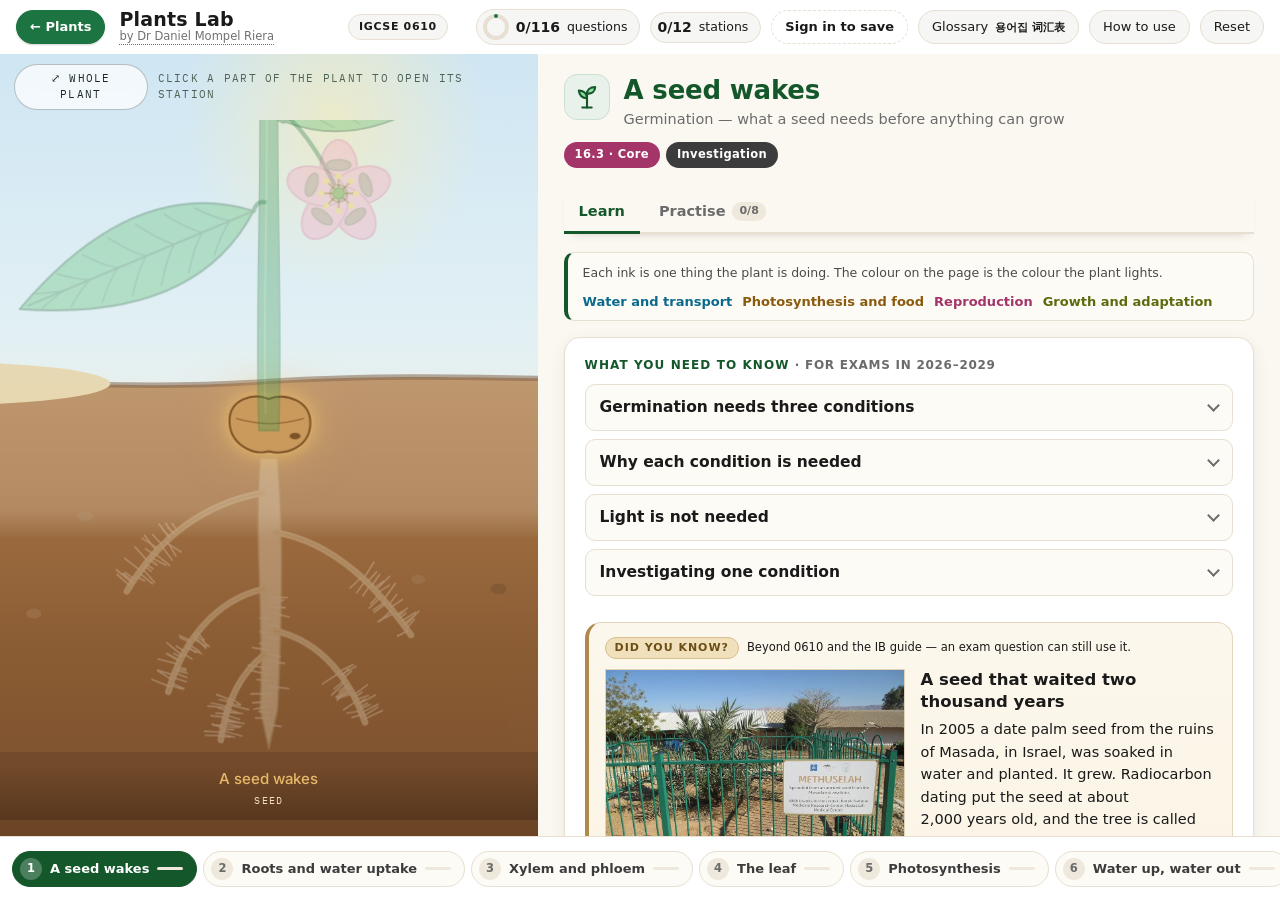
==== commit e45d7cda: "A page drawn again when the sign-in or the records arrive keeps the pupil's place: no jump back to t" ====
--- a/index.html
+++ b/index.html
@@ -26,7 +26,7 @@
 <link rel="stylesheet" media="print" onload="this.media='all'"
       href="https://fonts.googleapis.com/css2?family=IBM+Plex+Mono:wght@400;500&family=Inter:wght@400;500&display=swap">
 <noscript><link rel="stylesheet" href="https://fonts.googleapis.com/css2?family=IBM+Plex+Mono:wght@400;500&family=Inter:wght@400;500&display=swap"></noscript>
-<link rel="stylesheet" href="css/app.css?v=1795406159">
+<link rel="stylesheet" href="css/app.css?v=1795574111">
 </head>
 <body>
 <div class="app">
@@ -181,31 +181,31 @@
 </div>
 
 <script src="https://accounts.google.com/gsi/client?hl=en-GB" async defer></script>
-<script src="js/config.js?v=1795406159" defer></script>
-<script src="js/data/glossary.js?v=1795406159" defer></script>
-<script src="js/data/glossary-tr.js?v=1795406159" defer></script>
-<script src="js/data/syllabus.js?v=1795406159" defer></script>
-<script src="js/data/stations.js?v=1795406159" defer></script>
-<script src="js/data/photos.js?v=1795406159" defer></script>
-<script src="js/plant.js?v=1795406159" defer></script>
-<script src="js/plant-draw.js?v=1795406159" defer></script>
-<script src="js/terms.js?v=1795406159" defer></script>
-<script src="js/say.js?v=1795406159" defer></script>
-<script src="js/marking.js?v=1795406159" defer></script>
-<script src="js/sync.js?v=1795406159" defer></script>
-<script src="js/signin.js?v=1795406159" defer></script>
-<script src="js/homework.js?v=1795406159" defer></script>
-<script src="js/engine.js?v=1795406159" defer></script>
-<script src="js/syllabus.js?v=1795406159" defer></script>
-<script src="js/widgets.js?v=1795406159" defer></script>
-<script src="js/learn.js?v=1795406159" defer></script>
-<script src="js/engine-ext.js?v=1795406159" defer></script>
-<script src="js/figs.js?v=1795406159" defer></script>
-<script src="js/plate.js?v=1795406159" defer></script>
-<script src="js/app.js?v=1795406159" defer></script>
-<script src="js/glossary-lang.js?v=1795406159" defer></script>
-<script src="js/data/mywords-ids.js?v=1795406159" defer></script>
-<script src="js/mywords.js?v=1795406159" defer></script>
+<script src="js/config.js?v=1795574111" defer></script>
+<script src="js/data/glossary.js?v=1795574111" defer></script>
+<script src="js/data/glossary-tr.js?v=1795574111" defer></script>
+<script src="js/data/syllabus.js?v=1795574111" defer></script>
+<script src="js/data/stations.js?v=1795574111" defer></script>
+<script src="js/data/photos.js?v=1795574111" defer></script>
+<script src="js/plant.js?v=1795574111" defer></script>
+<script src="js/plant-draw.js?v=1795574111" defer></script>
+<script src="js/terms.js?v=1795574111" defer></script>
+<script src="js/say.js?v=1795574111" defer></script>
+<script src="js/marking.js?v=1795574111" defer></script>
+<script src="js/sync.js?v=1795574111" defer></script>
+<script src="js/signin.js?v=1795574111" defer></script>
+<script src="js/homework.js?v=1795574111" defer></script>
+<script src="js/engine.js?v=1795574111" defer></script>
+<script src="js/syllabus.js?v=1795574111" defer></script>
+<script src="js/widgets.js?v=1795574111" defer></script>
+<script src="js/learn.js?v=1795574111" defer></script>
+<script src="js/engine-ext.js?v=1795574111" defer></script>
+<script src="js/figs.js?v=1795574111" defer></script>
+<script src="js/plate.js?v=1795574111" defer></script>
+<script src="js/app.js?v=1795574111" defer></script>
+<script src="js/glossary-lang.js?v=1795574111" defer></script>
+<script src="js/data/mywords-ids.js?v=1795574111" defer></script>
+<script src="js/mywords.js?v=1795574111" defer></script>
 <!-- The lab offline. The worker lives at this lab's root, so on Pages its scope is exactly
      /<lab>/. It fetches the HTML network-first, so a deploy always reaches an online student
      and the cache is only the fall-back for when the wifi is not there. -->
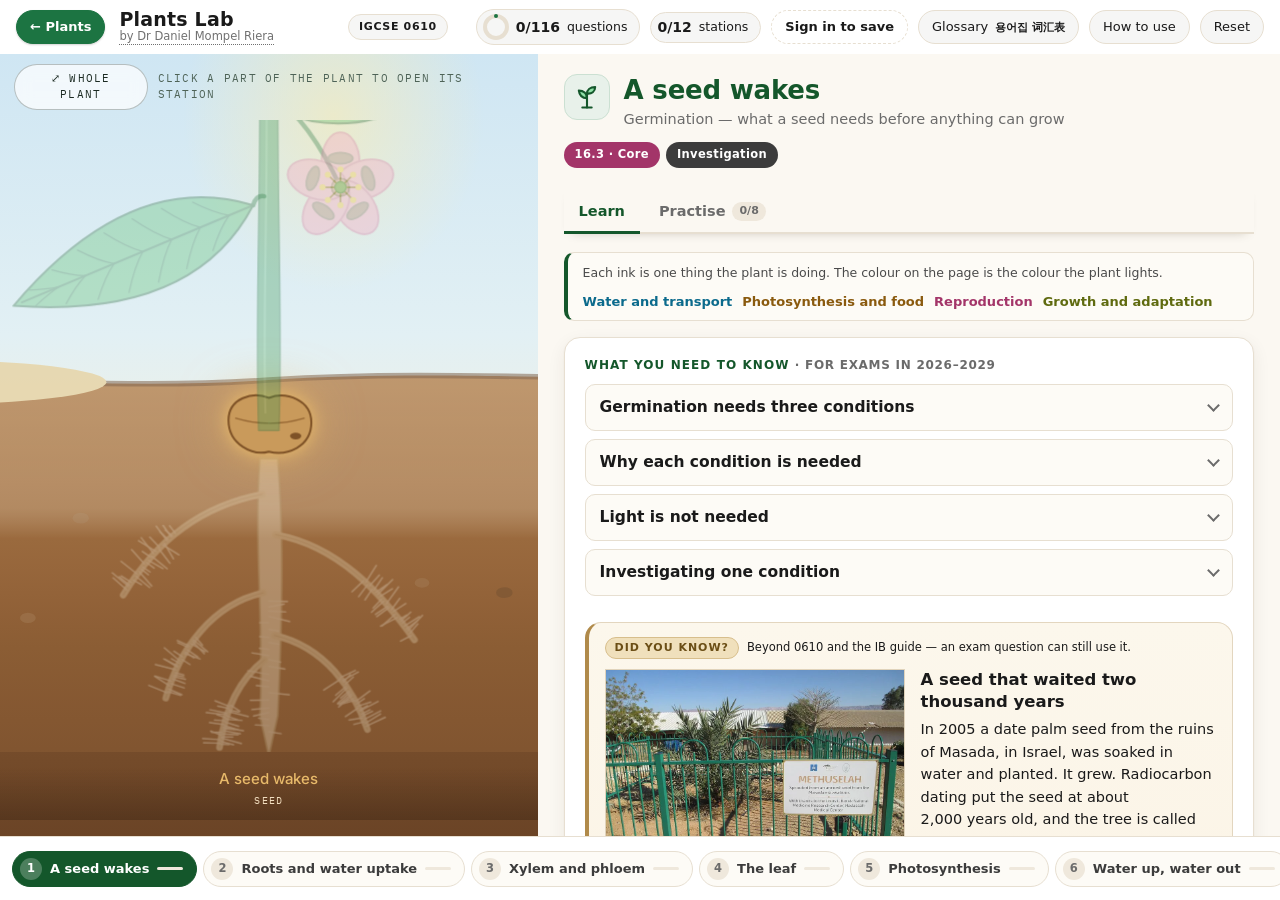
==== commit 46ad1dbc: "Dead code out: signInThen and its afterSignIn, and the pondweed's old touched(), which nothing calle" ====
--- a/index.html
+++ b/index.html
@@ -26,7 +26,7 @@
 <link rel="stylesheet" media="print" onload="this.media='all'"
       href="https://fonts.googleapis.com/css2?family=IBM+Plex+Mono:wght@400;500&family=Inter:wght@400;500&display=swap">
 <noscript><link rel="stylesheet" href="https://fonts.googleapis.com/css2?family=IBM+Plex+Mono:wght@400;500&family=Inter:wght@400;500&display=swap"></noscript>
-<link rel="stylesheet" href="css/app.css?v=1795574111">
+<link rel="stylesheet" href="css/app.css?v=1795671860">
 </head>
 <body>
 <div class="app">
@@ -181,31 +181,31 @@
 </div>
 
 <script src="https://accounts.google.com/gsi/client?hl=en-GB" async defer></script>
-<script src="js/config.js?v=1795574111" defer></script>
-<script src="js/data/glossary.js?v=1795574111" defer></script>
-<script src="js/data/glossary-tr.js?v=1795574111" defer></script>
-<script src="js/data/syllabus.js?v=1795574111" defer></script>
-<script src="js/data/stations.js?v=1795574111" defer></script>
-<script src="js/data/photos.js?v=1795574111" defer></script>
-<script src="js/plant.js?v=1795574111" defer></script>
-<script src="js/plant-draw.js?v=1795574111" defer></script>
-<script src="js/terms.js?v=1795574111" defer></script>
-<script src="js/say.js?v=1795574111" defer></script>
-<script src="js/marking.js?v=1795574111" defer></script>
-<script src="js/sync.js?v=1795574111" defer></script>
-<script src="js/signin.js?v=1795574111" defer></script>
-<script src="js/homework.js?v=1795574111" defer></script>
-<script src="js/engine.js?v=1795574111" defer></script>
-<script src="js/syllabus.js?v=1795574111" defer></script>
-<script src="js/widgets.js?v=1795574111" defer></script>
-<script src="js/learn.js?v=1795574111" defer></script>
-<script src="js/engine-ext.js?v=1795574111" defer></script>
-<script src="js/figs.js?v=1795574111" defer></script>
-<script src="js/plate.js?v=1795574111" defer></script>
-<script src="js/app.js?v=1795574111" defer></script>
-<script src="js/glossary-lang.js?v=1795574111" defer></script>
-<script src="js/data/mywords-ids.js?v=1795574111" defer></script>
-<script src="js/mywords.js?v=1795574111" defer></script>
+<script src="js/config.js?v=1795671860" defer></script>
+<script src="js/data/glossary.js?v=1795671860" defer></script>
+<script src="js/data/glossary-tr.js?v=1795671860" defer></script>
+<script src="js/data/syllabus.js?v=1795671860" defer></script>
+<script src="js/data/stations.js?v=1795671860" defer></script>
+<script src="js/data/photos.js?v=1795671860" defer></script>
+<script src="js/plant.js?v=1795671860" defer></script>
+<script src="js/plant-draw.js?v=1795671860" defer></script>
+<script src="js/terms.js?v=1795671860" defer></script>
+<script src="js/say.js?v=1795671860" defer></script>
+<script src="js/marking.js?v=1795671860" defer></script>
+<script src="js/sync.js?v=1795671860" defer></script>
+<script src="js/signin.js?v=1795671860" defer></script>
+<script src="js/homework.js?v=1795671860" defer></script>
+<script src="js/engine.js?v=1795671860" defer></script>
+<script src="js/syllabus.js?v=1795671860" defer></script>
+<script src="js/widgets.js?v=1795671860" defer></script>
+<script src="js/learn.js?v=1795671860" defer></script>
+<script src="js/engine-ext.js?v=1795671860" defer></script>
+<script src="js/figs.js?v=1795671860" defer></script>
+<script src="js/plate.js?v=1795671860" defer></script>
+<script src="js/app.js?v=1795671860" defer></script>
+<script src="js/glossary-lang.js?v=1795671860" defer></script>
+<script src="js/data/mywords-ids.js?v=1795671860" defer></script>
+<script src="js/mywords.js?v=1795671860" defer></script>
 <!-- The lab offline. The worker lives at this lab's root, so on Pages its scope is exactly
      /<lab>/. It fetches the HTML network-first, so a deploy always reaches an online student
      and the cache is only the fall-back for when the wifi is not there. -->
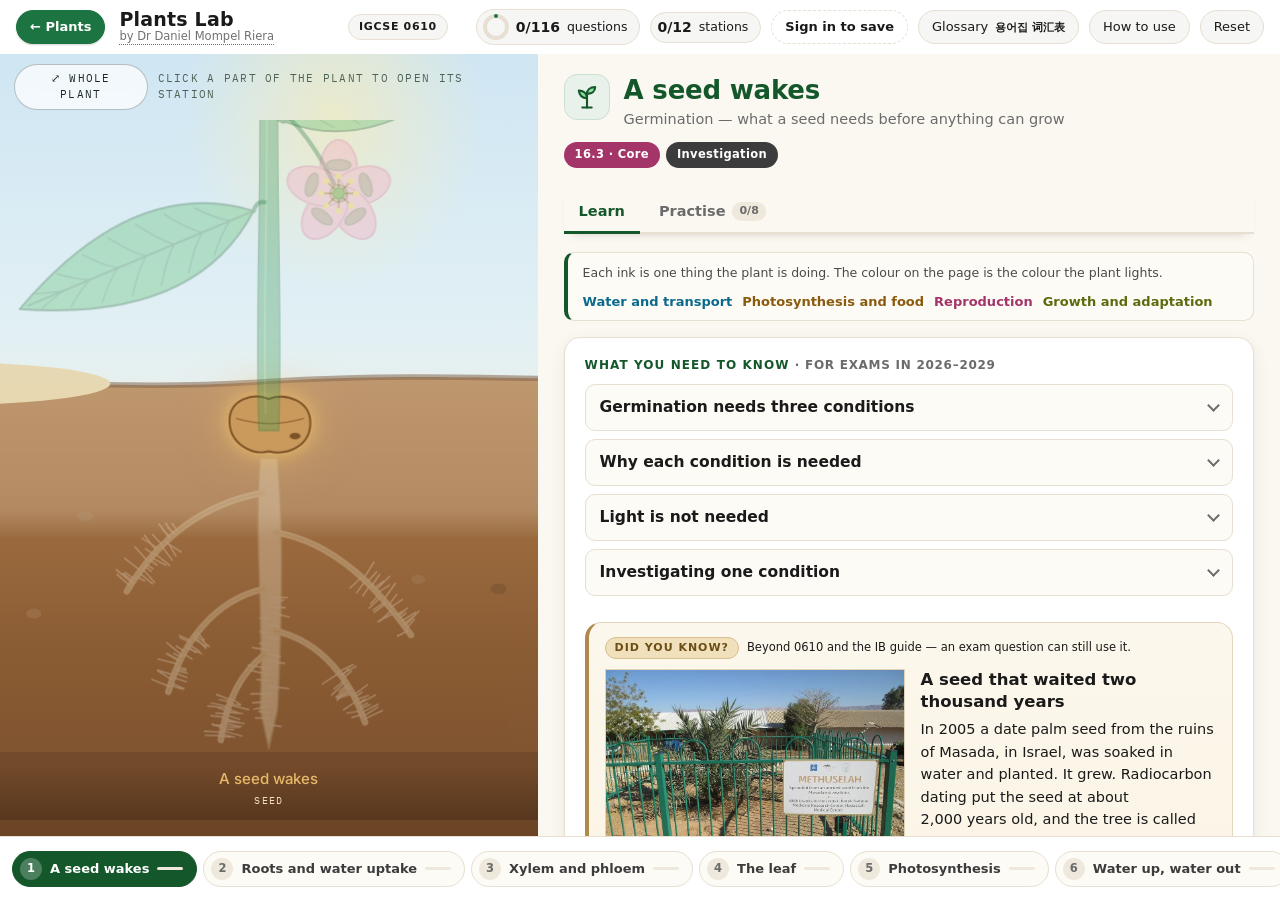
==== commit e39e2fc3: "Potometer: a 95 % confidence interval is beyond IB as well as IGCSE (the standard deviation and the " ====
--- a/index.html
+++ b/index.html
@@ -26,7 +26,7 @@
 <link rel="stylesheet" media="print" onload="this.media='all'"
       href="https://fonts.googleapis.com/css2?family=IBM+Plex+Mono:wght@400;500&family=Inter:wght@400;500&display=swap">
 <noscript><link rel="stylesheet" href="https://fonts.googleapis.com/css2?family=IBM+Plex+Mono:wght@400;500&family=Inter:wght@400;500&display=swap"></noscript>
-<link rel="stylesheet" href="css/app.css?v=1795671860">
+<link rel="stylesheet" href="css/app.css?v=1795763042">
 </head>
 <body>
 <div class="app">
@@ -181,31 +181,31 @@
 </div>
 
 <script src="https://accounts.google.com/gsi/client?hl=en-GB" async defer></script>
-<script src="js/config.js?v=1795671860" defer></script>
-<script src="js/data/glossary.js?v=1795671860" defer></script>
-<script src="js/data/glossary-tr.js?v=1795671860" defer></script>
-<script src="js/data/syllabus.js?v=1795671860" defer></script>
-<script src="js/data/stations.js?v=1795671860" defer></script>
-<script src="js/data/photos.js?v=1795671860" defer></script>
-<script src="js/plant.js?v=1795671860" defer></script>
-<script src="js/plant-draw.js?v=1795671860" defer></script>
-<script src="js/terms.js?v=1795671860" defer></script>
-<script src="js/say.js?v=1795671860" defer></script>
-<script src="js/marking.js?v=1795671860" defer></script>
-<script src="js/sync.js?v=1795671860" defer></script>
-<script src="js/signin.js?v=1795671860" defer></script>
-<script src="js/homework.js?v=1795671860" defer></script>
-<script src="js/engine.js?v=1795671860" defer></script>
-<script src="js/syllabus.js?v=1795671860" defer></script>
-<script src="js/widgets.js?v=1795671860" defer></script>
-<script src="js/learn.js?v=1795671860" defer></script>
-<script src="js/engine-ext.js?v=1795671860" defer></script>
-<script src="js/figs.js?v=1795671860" defer></script>
-<script src="js/plate.js?v=1795671860" defer></script>
-<script src="js/app.js?v=1795671860" defer></script>
-<script src="js/glossary-lang.js?v=1795671860" defer></script>
-<script src="js/data/mywords-ids.js?v=1795671860" defer></script>
-<script src="js/mywords.js?v=1795671860" defer></script>
+<script src="js/config.js?v=1795763042" defer></script>
+<script src="js/data/glossary.js?v=1795763042" defer></script>
+<script src="js/data/glossary-tr.js?v=1795763042" defer></script>
+<script src="js/data/syllabus.js?v=1795763042" defer></script>
+<script src="js/data/stations.js?v=1795763042" defer></script>
+<script src="js/data/photos.js?v=1795763042" defer></script>
+<script src="js/plant.js?v=1795763042" defer></script>
+<script src="js/plant-draw.js?v=1795763042" defer></script>
+<script src="js/terms.js?v=1795763042" defer></script>
+<script src="js/say.js?v=1795763042" defer></script>
+<script src="js/marking.js?v=1795763042" defer></script>
+<script src="js/sync.js?v=1795763042" defer></script>
+<script src="js/signin.js?v=1795763042" defer></script>
+<script src="js/homework.js?v=1795763042" defer></script>
+<script src="js/engine.js?v=1795763042" defer></script>
+<script src="js/syllabus.js?v=1795763042" defer></script>
+<script src="js/widgets.js?v=1795763042" defer></script>
+<script src="js/learn.js?v=1795763042" defer></script>
+<script src="js/engine-ext.js?v=1795763042" defer></script>
+<script src="js/figs.js?v=1795763042" defer></script>
+<script src="js/plate.js?v=1795763042" defer></script>
+<script src="js/app.js?v=1795763042" defer></script>
+<script src="js/glossary-lang.js?v=1795763042" defer></script>
+<script src="js/data/mywords-ids.js?v=1795763042" defer></script>
+<script src="js/mywords.js?v=1795763042" defer></script>
 <!-- The lab offline. The worker lives at this lab's root, so on Pages its scope is exactly
      /<lab>/. It fetches the HTML network-first, so a deploy always reaches an online student
      and the cache is only the fall-back for when the wifi is not there. -->
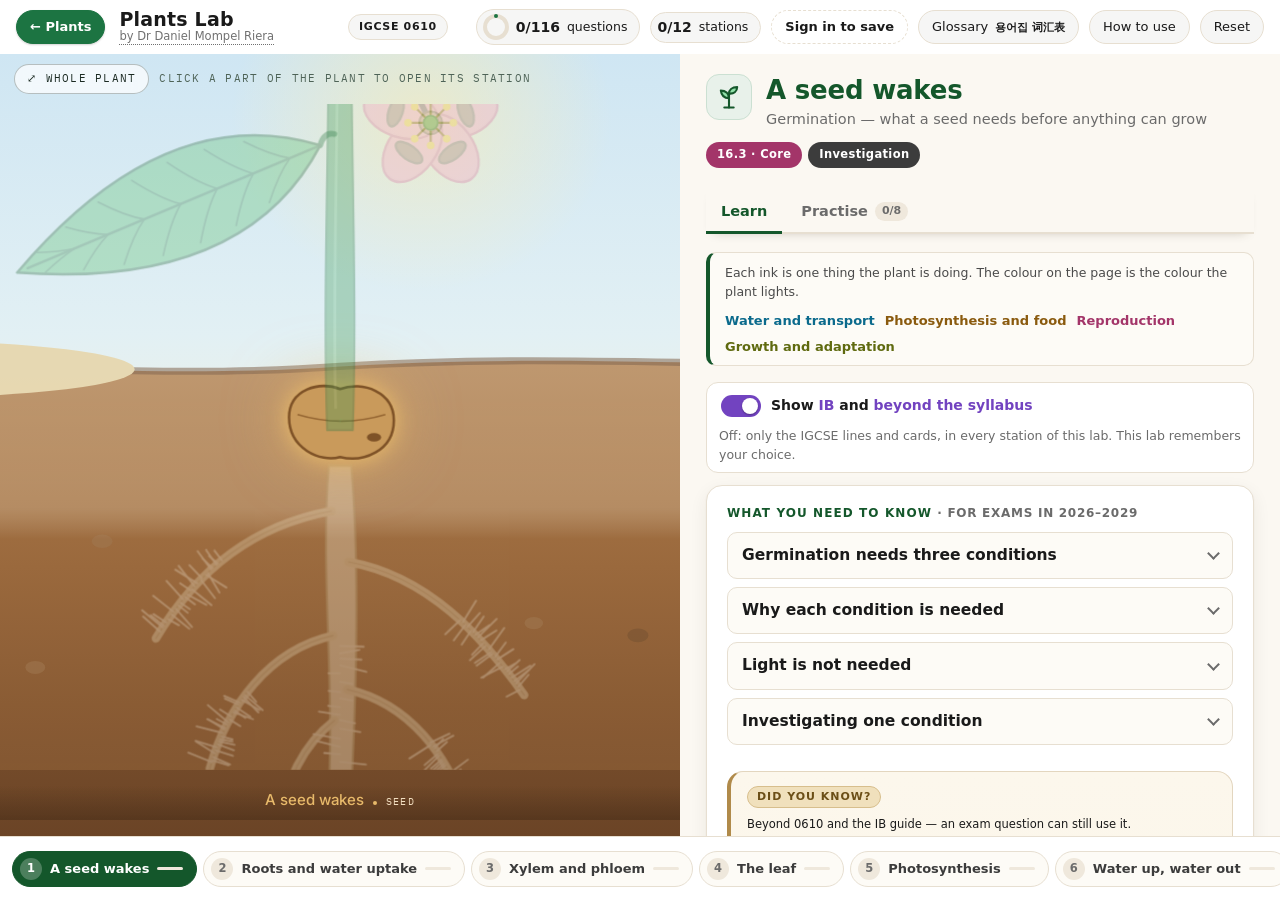
==== commit 7a9c7810: "Plants Lab: the picture first, larger on a laptop; the IB-and-beyond switch Each picture beside its " ====
--- a/index.html
+++ b/index.html
@@ -26,7 +26,7 @@
 <link rel="stylesheet" media="print" onload="this.media='all'"
       href="https://fonts.googleapis.com/css2?family=IBM+Plex+Mono:wght@400;500&family=Inter:wght@400;500&display=swap">
 <noscript><link rel="stylesheet" href="https://fonts.googleapis.com/css2?family=IBM+Plex+Mono:wght@400;500&family=Inter:wght@400;500&display=swap"></noscript>
-<link rel="stylesheet" href="css/app.css?v=1795763042">
+<link rel="stylesheet" href="css/app.css?v=1795861512">
 </head>
 <body>
 <div class="app">
@@ -181,31 +181,32 @@
 </div>
 
 <script src="https://accounts.google.com/gsi/client?hl=en-GB" async defer></script>
-<script src="js/config.js?v=1795763042" defer></script>
-<script src="js/data/glossary.js?v=1795763042" defer></script>
-<script src="js/data/glossary-tr.js?v=1795763042" defer></script>
-<script src="js/data/syllabus.js?v=1795763042" defer></script>
-<script src="js/data/stations.js?v=1795763042" defer></script>
-<script src="js/data/photos.js?v=1795763042" defer></script>
-<script src="js/plant.js?v=1795763042" defer></script>
-<script src="js/plant-draw.js?v=1795763042" defer></script>
-<script src="js/terms.js?v=1795763042" defer></script>
-<script src="js/say.js?v=1795763042" defer></script>
-<script src="js/marking.js?v=1795763042" defer></script>
-<script src="js/sync.js?v=1795763042" defer></script>
-<script src="js/signin.js?v=1795763042" defer></script>
-<script src="js/homework.js?v=1795763042" defer></script>
-<script src="js/engine.js?v=1795763042" defer></script>
-<script src="js/syllabus.js?v=1795763042" defer></script>
-<script src="js/widgets.js?v=1795763042" defer></script>
-<script src="js/learn.js?v=1795763042" defer></script>
-<script src="js/engine-ext.js?v=1795763042" defer></script>
-<script src="js/figs.js?v=1795763042" defer></script>
-<script src="js/plate.js?v=1795763042" defer></script>
-<script src="js/app.js?v=1795763042" defer></script>
-<script src="js/glossary-lang.js?v=1795763042" defer></script>
-<script src="js/data/mywords-ids.js?v=1795763042" defer></script>
-<script src="js/mywords.js?v=1795763042" defer></script>
+<script src="js/config.js?v=1795861512" defer></script>
+<script src="js/data/glossary.js?v=1795861512" defer></script>
+<script src="js/data/glossary-tr.js?v=1795861512" defer></script>
+<script src="js/data/syllabus.js?v=1795861512" defer></script>
+<script src="js/data/stations.js?v=1795861512" defer></script>
+<script src="js/data/photos.js?v=1795861512" defer></script>
+<script src="js/plant.js?v=1795861512" defer></script>
+<script src="js/plant-draw.js?v=1795861512" defer></script>
+<script src="js/terms.js?v=1795861512" defer></script>
+<script src="js/say.js?v=1795861512" defer></script>
+<script src="js/marking.js?v=1795861512" defer></script>
+<script src="js/sync.js?v=1795861512" defer></script>
+<script src="js/signin.js?v=1795861512" defer></script>
+<script src="js/homework.js?v=1795861512" defer></script>
+<script src="js/engine.js?v=1795861512" defer></script>
+<script src="js/syllabus.js?v=1795861512" defer></script>
+<script src="js/widgets.js?v=1795861512" defer></script>
+<script src="js/learn.js?v=1795861512" defer></script>
+<script src="js/engine-ext.js?v=1795861512" defer></script>
+<script src="js/figs.js?v=1795861512" defer></script>
+<script src="js/plate.js?v=1795861512" defer></script>
+<script src="js/extras.js?v=1795861512" defer></script>
+<script src="js/app.js?v=1795861512" defer></script>
+<script src="js/glossary-lang.js?v=1795861512" defer></script>
+<script src="js/data/mywords-ids.js?v=1795861512" defer></script>
+<script src="js/mywords.js?v=1795861512" defer></script>
 <!-- The lab offline. The worker lives at this lab's root, so on Pages its scope is exactly
      /<lab>/. It fetches the HTML network-first, so a deploy always reaches an online student
      and the cache is only the fall-back for when the wifi is not there. -->
--- a/css/app.css
+++ b/css/app.css
@@ -1747,13 +1747,13 @@
    never cut; the IGCSE 0610 badge wraps to start the second row, beside the counts (14 Oct 2026) */
 @media (max-width:370px){ .hbtn--back + .hdr__mark{flex:1 1 calc(100% - 140px)} .hdr__stats{flex:1 1 0;min-width:0} .hbtn--back ~ .badge{align-self:flex-start;margin-top:8px} }
 
-/* a tablet held flat (1024px) and every narrower screen: no subtitle, and a smaller name up to 1000px, so the name is never cut short */
-@media (max-width:1100px){ .hdr__sub{display:none} }
+/* no topic line up to 1700px (it fits whole only above that), and a smaller name up to 1000px, so the name is never cut short */
+@media (max-width:1700px){ .hdr__sub{display:none} }   /* 1100px until 28 Nov 2026: from 1441 to 1661px the topic line showed cut short ("…") */
 @media (max-width:1000px){ .hdr__title{font-size:16px} }
 
-/* the compact header up to 1100px — a tablet held flat included — with the byline allowed onto a second line, so the name is never cut short.
+/* the compact header up to 1160px — a tablet held flat included — with the byline allowed onto a second line, so the name is never cut short.
    Last in the file on purpose: the base rule that hides the short labels would otherwise win. */
-@media (max-width:1100px){
+@media (max-width:1160px){   /* 1100px until 28 Nov 2026: from 1101 to 1141px the full header cut the lab's name and the byline */
   .badge{padding:1px 7px;font-size:10px;letter-spacing:.06em} .stat__lbl{display:none} .stat{padding:4px 10px 4px 5px} .stat--stations{display:none}
   .hbtn{padding:6px 11px} #btnHelp{width:32px;padding:0;display:grid;place-items:center;height:30px}
   .hbtn__long{display:none} .hbtn__short{display:inline;font-size:15px;font-weight:700}
@@ -2199,3 +2199,19 @@
 .finder__stub span{color:#B08A4A;font-size:11px;margin-right:2px}
 .finder__stub[hidden]{display:none}
 .pins__lines.pins__over{position:fixed;left:0;top:0;z-index:30}
+
+/* ---------- the picture is the priority (Daniel, 27 Nov 2026, the Membrane Lab; every lab, 28 Nov 2026) ----------
+   "I still believe that animation is too small and there's too much text that impedes the visualization. Text should be on the
+   right"; 28 Nov: "when you show an image on the left, you don't have to scroll down". On a laptop the column is as wide as this
+   lab's pictures can stand in the window's height: the drawings and photographs that stand in it beside their buttons are
+   about 1.35 wide to 1 high (1.4 cut the flower's 4:3 photograph's buttons by 3 px at 1440 x 790) (the root hairs, the leaf and stem sections, the germinating bean, the flower), and they were held by
+   the column's width with empty room above and below. The words keep at least 600 px. The plant reframes itself to the column
+   (js/plant-draw.js frame), so it grows too. The caption under the plant is one line: the part named, then what is lit, on the
+   same line (two only when the window is too narrow). Proof: tools/picture-space.mjs. */
+@media (min-width:1001px){
+  .stage{--colw:clamp(42vw, calc((100dvh - 250px) * 1.35 + 24px), calc(100vw - 600px));grid-template-columns:minmax(360px,var(--colw)) minmax(0,1fr)}
+  .said{white-space:normal;padding:4px 16px 9px;line-height:1.3}
+  .said__name,.said__note{display:inline}
+  .said__note{margin-top:0}
+  .said__note:not(:empty)::before{content:"";display:inline-block;width:4px;height:4px;border-radius:50%;background:var(--c,#FFF7E6);margin:0 9px;vertical-align:middle}
+}
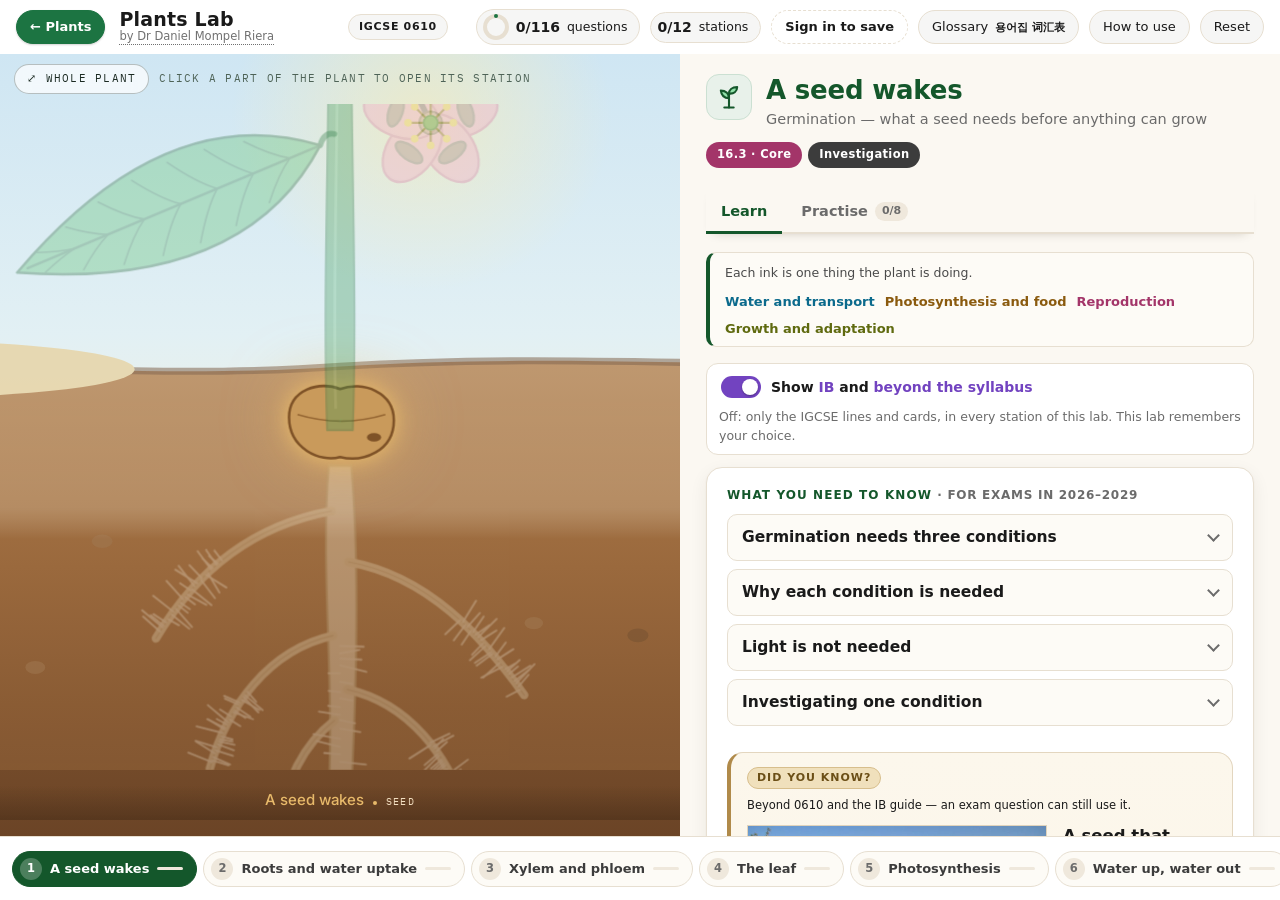
==== commit 1e09e955: "Plants Lab: a true sentence in the colour key, the key on the potometer too; the IB key terms in bol" ====
--- a/index.html
+++ b/index.html
@@ -26,7 +26,7 @@
 <link rel="stylesheet" media="print" onload="this.media='all'"
       href="https://fonts.googleapis.com/css2?family=IBM+Plex+Mono:wght@400;500&family=Inter:wght@400;500&display=swap">
 <noscript><link rel="stylesheet" href="https://fonts.googleapis.com/css2?family=IBM+Plex+Mono:wght@400;500&family=Inter:wght@400;500&display=swap"></noscript>
-<link rel="stylesheet" href="css/app.css?v=1795861512">
+<link rel="stylesheet" href="css/app.css?v=1795870650">
 </head>
 <body>
 <div class="app">
@@ -181,32 +181,32 @@
 </div>
 
 <script src="https://accounts.google.com/gsi/client?hl=en-GB" async defer></script>
-<script src="js/config.js?v=1795861512" defer></script>
-<script src="js/data/glossary.js?v=1795861512" defer></script>
-<script src="js/data/glossary-tr.js?v=1795861512" defer></script>
-<script src="js/data/syllabus.js?v=1795861512" defer></script>
-<script src="js/data/stations.js?v=1795861512" defer></script>
-<script src="js/data/photos.js?v=1795861512" defer></script>
-<script src="js/plant.js?v=1795861512" defer></script>
-<script src="js/plant-draw.js?v=1795861512" defer></script>
-<script src="js/terms.js?v=1795861512" defer></script>
-<script src="js/say.js?v=1795861512" defer></script>
-<script src="js/marking.js?v=1795861512" defer></script>
-<script src="js/sync.js?v=1795861512" defer></script>
-<script src="js/signin.js?v=1795861512" defer></script>
-<script src="js/homework.js?v=1795861512" defer></script>
-<script src="js/engine.js?v=1795861512" defer></script>
-<script src="js/syllabus.js?v=1795861512" defer></script>
-<script src="js/widgets.js?v=1795861512" defer></script>
-<script src="js/learn.js?v=1795861512" defer></script>
-<script src="js/engine-ext.js?v=1795861512" defer></script>
-<script src="js/figs.js?v=1795861512" defer></script>
-<script src="js/plate.js?v=1795861512" defer></script>
-<script src="js/extras.js?v=1795861512" defer></script>
-<script src="js/app.js?v=1795861512" defer></script>
-<script src="js/glossary-lang.js?v=1795861512" defer></script>
-<script src="js/data/mywords-ids.js?v=1795861512" defer></script>
-<script src="js/mywords.js?v=1795861512" defer></script>
+<script src="js/config.js?v=1795870650" defer></script>
+<script src="js/data/glossary.js?v=1795870650" defer></script>
+<script src="js/data/glossary-tr.js?v=1795870650" defer></script>
+<script src="js/data/syllabus.js?v=1795870650" defer></script>
+<script src="js/data/stations.js?v=1795870650" defer></script>
+<script src="js/data/photos.js?v=1795870650" defer></script>
+<script src="js/plant.js?v=1795870650" defer></script>
+<script src="js/plant-draw.js?v=1795870650" defer></script>
+<script src="js/terms.js?v=1795870650" defer></script>
+<script src="js/say.js?v=1795870650" defer></script>
+<script src="js/marking.js?v=1795870650" defer></script>
+<script src="js/sync.js?v=1795870650" defer></script>
+<script src="js/signin.js?v=1795870650" defer></script>
+<script src="js/homework.js?v=1795870650" defer></script>
+<script src="js/engine.js?v=1795870650" defer></script>
+<script src="js/syllabus.js?v=1795870650" defer></script>
+<script src="js/widgets.js?v=1795870650" defer></script>
+<script src="js/learn.js?v=1795870650" defer></script>
+<script src="js/engine-ext.js?v=1795870650" defer></script>
+<script src="js/figs.js?v=1795870650" defer></script>
+<script src="js/plate.js?v=1795870650" defer></script>
+<script src="js/extras.js?v=1795870650" defer></script>
+<script src="js/app.js?v=1795870650" defer></script>
+<script src="js/glossary-lang.js?v=1795870650" defer></script>
+<script src="js/data/mywords-ids.js?v=1795870650" defer></script>
+<script src="js/mywords.js?v=1795870650" defer></script>
 <!-- The lab offline. The worker lives at this lab's root, so on Pages its scope is exactly
      /<lab>/. It fetches the HTML network-first, so a deploy always reaches an online student
      and the cache is only the fall-back for when the wifi is not there. -->
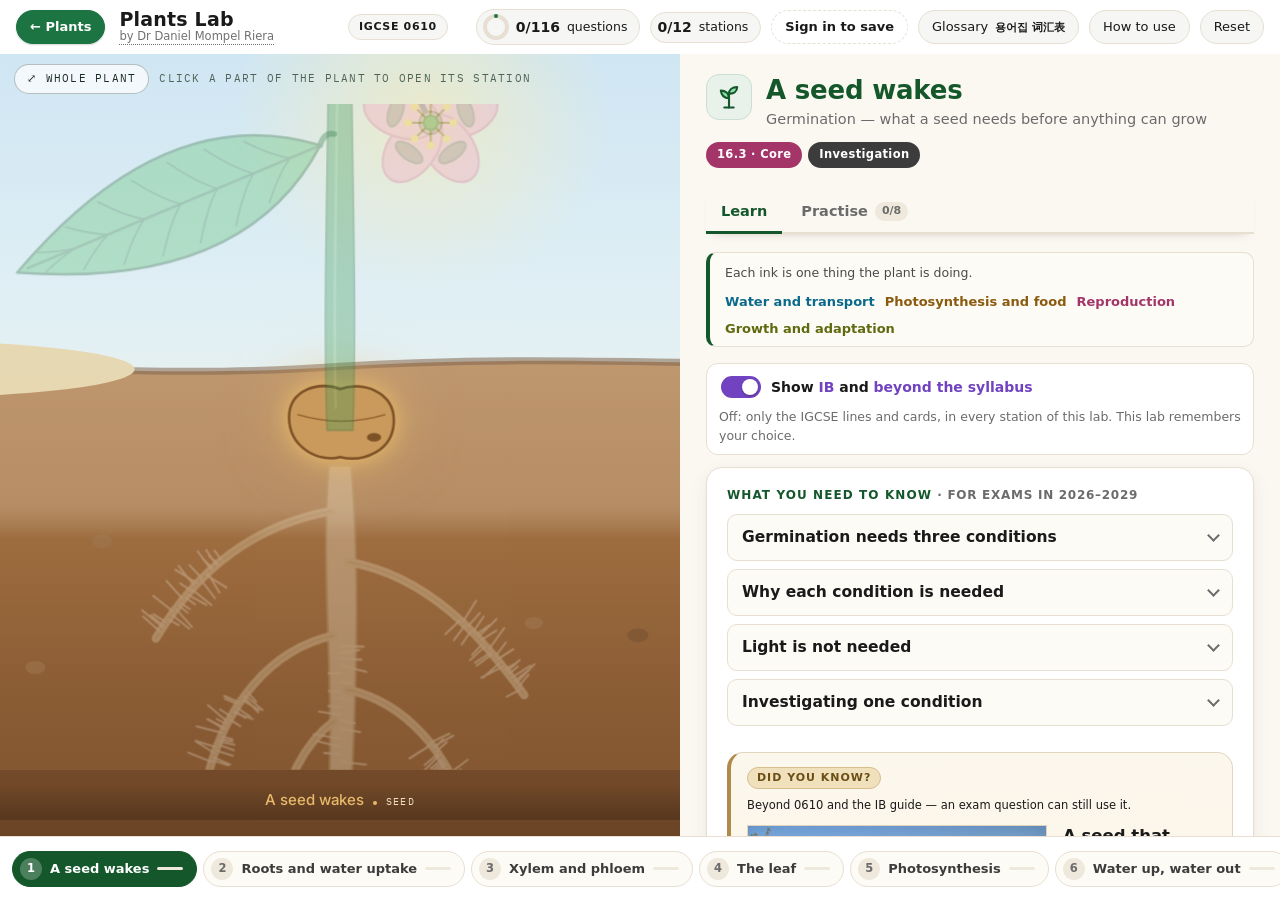
==== commit 96fc20bf: "The shared glossary and engine copies: their dark-version colours, with fallbacks, so nothing change" ====
--- a/index.html
+++ b/index.html
@@ -26,7 +26,7 @@
 <link rel="stylesheet" media="print" onload="this.media='all'"
       href="https://fonts.googleapis.com/css2?family=IBM+Plex+Mono:wght@400;500&family=Inter:wght@400;500&display=swap">
 <noscript><link rel="stylesheet" href="https://fonts.googleapis.com/css2?family=IBM+Plex+Mono:wght@400;500&family=Inter:wght@400;500&display=swap"></noscript>
-<link rel="stylesheet" href="css/app.css?v=1795870650">
+<link rel="stylesheet" href="css/app.css?v=1795876742">
 </head>
 <body>
 <div class="app">
@@ -181,32 +181,32 @@
 </div>
 
 <script src="https://accounts.google.com/gsi/client?hl=en-GB" async defer></script>
-<script src="js/config.js?v=1795870650" defer></script>
-<script src="js/data/glossary.js?v=1795870650" defer></script>
-<script src="js/data/glossary-tr.js?v=1795870650" defer></script>
-<script src="js/data/syllabus.js?v=1795870650" defer></script>
-<script src="js/data/stations.js?v=1795870650" defer></script>
-<script src="js/data/photos.js?v=1795870650" defer></script>
-<script src="js/plant.js?v=1795870650" defer></script>
-<script src="js/plant-draw.js?v=1795870650" defer></script>
-<script src="js/terms.js?v=1795870650" defer></script>
-<script src="js/say.js?v=1795870650" defer></script>
-<script src="js/marking.js?v=1795870650" defer></script>
-<script src="js/sync.js?v=1795870650" defer></script>
-<script src="js/signin.js?v=1795870650" defer></script>
-<script src="js/homework.js?v=1795870650" defer></script>
-<script src="js/engine.js?v=1795870650" defer></script>
-<script src="js/syllabus.js?v=1795870650" defer></script>
-<script src="js/widgets.js?v=1795870650" defer></script>
-<script src="js/learn.js?v=1795870650" defer></script>
-<script src="js/engine-ext.js?v=1795870650" defer></script>
-<script src="js/figs.js?v=1795870650" defer></script>
-<script src="js/plate.js?v=1795870650" defer></script>
-<script src="js/extras.js?v=1795870650" defer></script>
-<script src="js/app.js?v=1795870650" defer></script>
-<script src="js/glossary-lang.js?v=1795870650" defer></script>
-<script src="js/data/mywords-ids.js?v=1795870650" defer></script>
-<script src="js/mywords.js?v=1795870650" defer></script>
+<script src="js/config.js?v=1795876742" defer></script>
+<script src="js/data/glossary.js?v=1795876742" defer></script>
+<script src="js/data/glossary-tr.js?v=1795876742" defer></script>
+<script src="js/data/syllabus.js?v=1795876742" defer></script>
+<script src="js/data/stations.js?v=1795876742" defer></script>
+<script src="js/data/photos.js?v=1795876742" defer></script>
+<script src="js/plant.js?v=1795876742" defer></script>
+<script src="js/plant-draw.js?v=1795876742" defer></script>
+<script src="js/terms.js?v=1795876742" defer></script>
+<script src="js/say.js?v=1795876742" defer></script>
+<script src="js/marking.js?v=1795876742" defer></script>
+<script src="js/sync.js?v=1795876742" defer></script>
+<script src="js/signin.js?v=1795876742" defer></script>
+<script src="js/homework.js?v=1795876742" defer></script>
+<script src="js/engine.js?v=1795876742" defer></script>
+<script src="js/syllabus.js?v=1795876742" defer></script>
+<script src="js/widgets.js?v=1795876742" defer></script>
+<script src="js/learn.js?v=1795876742" defer></script>
+<script src="js/engine-ext.js?v=1795876742" defer></script>
+<script src="js/figs.js?v=1795876742" defer></script>
+<script src="js/plate.js?v=1795876742" defer></script>
+<script src="js/extras.js?v=1795876742" defer></script>
+<script src="js/app.js?v=1795876742" defer></script>
+<script src="js/glossary-lang.js?v=1795876742" defer></script>
+<script src="js/data/mywords-ids.js?v=1795876742" defer></script>
+<script src="js/mywords.js?v=1795876742" defer></script>
 <!-- The lab offline. The worker lives at this lab's root, so on Pages its scope is exactly
      /<lab>/. It fetches the HTML network-first, so a deploy always reaches an online student
      and the cache is only the fall-back for when the wifi is not there. -->
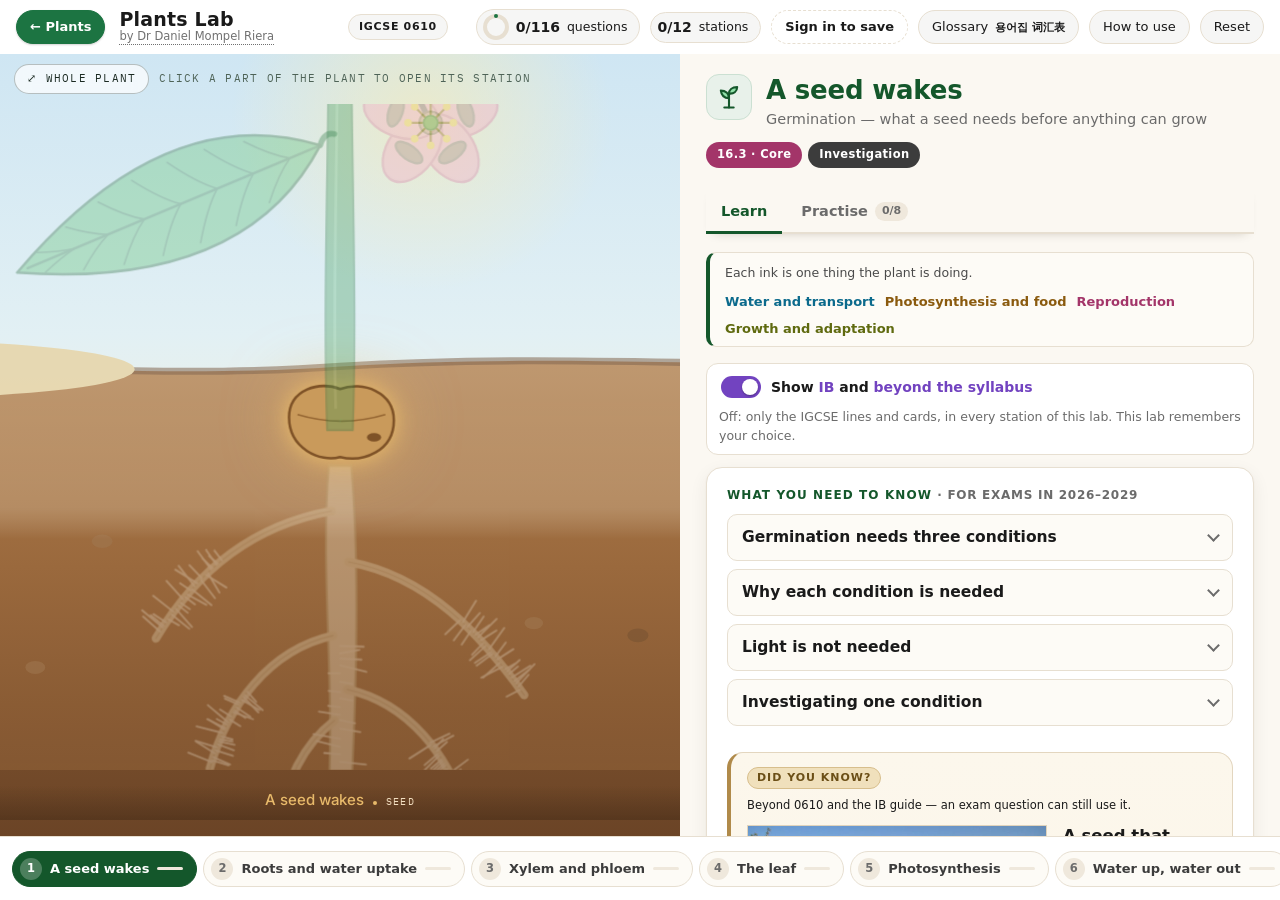
==== commit 76329cfa: "Plants Lab: the older-syllabus badges back on the Going further items that gained bold words" ====
--- a/index.html
+++ b/index.html
@@ -26,7 +26,7 @@
 <link rel="stylesheet" media="print" onload="this.media='all'"
       href="https://fonts.googleapis.com/css2?family=IBM+Plex+Mono:wght@400;500&family=Inter:wght@400;500&display=swap">
 <noscript><link rel="stylesheet" href="https://fonts.googleapis.com/css2?family=IBM+Plex+Mono:wght@400;500&family=Inter:wght@400;500&display=swap"></noscript>
-<link rel="stylesheet" href="css/app.css?v=1795876742">
+<link rel="stylesheet" href="css/app.css?v=1795883558">
 </head>
 <body>
 <div class="app">
@@ -181,32 +181,32 @@
 </div>
 
 <script src="https://accounts.google.com/gsi/client?hl=en-GB" async defer></script>
-<script src="js/config.js?v=1795876742" defer></script>
-<script src="js/data/glossary.js?v=1795876742" defer></script>
-<script src="js/data/glossary-tr.js?v=1795876742" defer></script>
-<script src="js/data/syllabus.js?v=1795876742" defer></script>
-<script src="js/data/stations.js?v=1795876742" defer></script>
-<script src="js/data/photos.js?v=1795876742" defer></script>
-<script src="js/plant.js?v=1795876742" defer></script>
-<script src="js/plant-draw.js?v=1795876742" defer></script>
-<script src="js/terms.js?v=1795876742" defer></script>
-<script src="js/say.js?v=1795876742" defer></script>
-<script src="js/marking.js?v=1795876742" defer></script>
-<script src="js/sync.js?v=1795876742" defer></script>
-<script src="js/signin.js?v=1795876742" defer></script>
-<script src="js/homework.js?v=1795876742" defer></script>
-<script src="js/engine.js?v=1795876742" defer></script>
-<script src="js/syllabus.js?v=1795876742" defer></script>
-<script src="js/widgets.js?v=1795876742" defer></script>
-<script src="js/learn.js?v=1795876742" defer></script>
-<script src="js/engine-ext.js?v=1795876742" defer></script>
-<script src="js/figs.js?v=1795876742" defer></script>
-<script src="js/plate.js?v=1795876742" defer></script>
-<script src="js/extras.js?v=1795876742" defer></script>
-<script src="js/app.js?v=1795876742" defer></script>
-<script src="js/glossary-lang.js?v=1795876742" defer></script>
-<script src="js/data/mywords-ids.js?v=1795876742" defer></script>
-<script src="js/mywords.js?v=1795876742" defer></script>
+<script src="js/config.js?v=1795883558" defer></script>
+<script src="js/data/glossary.js?v=1795883558" defer></script>
+<script src="js/data/glossary-tr.js?v=1795883558" defer></script>
+<script src="js/data/syllabus.js?v=1795883558" defer></script>
+<script src="js/data/stations.js?v=1795883558" defer></script>
+<script src="js/data/photos.js?v=1795883558" defer></script>
+<script src="js/plant.js?v=1795883558" defer></script>
+<script src="js/plant-draw.js?v=1795883558" defer></script>
+<script src="js/terms.js?v=1795883558" defer></script>
+<script src="js/say.js?v=1795883558" defer></script>
+<script src="js/marking.js?v=1795883558" defer></script>
+<script src="js/sync.js?v=1795883558" defer></script>
+<script src="js/signin.js?v=1795883558" defer></script>
+<script src="js/homework.js?v=1795883558" defer></script>
+<script src="js/engine.js?v=1795883558" defer></script>
+<script src="js/syllabus.js?v=1795883558" defer></script>
+<script src="js/widgets.js?v=1795883558" defer></script>
+<script src="js/learn.js?v=1795883558" defer></script>
+<script src="js/engine-ext.js?v=1795883558" defer></script>
+<script src="js/figs.js?v=1795883558" defer></script>
+<script src="js/plate.js?v=1795883558" defer></script>
+<script src="js/extras.js?v=1795883558" defer></script>
+<script src="js/app.js?v=1795883558" defer></script>
+<script src="js/glossary-lang.js?v=1795883558" defer></script>
+<script src="js/data/mywords-ids.js?v=1795883558" defer></script>
+<script src="js/mywords.js?v=1795883558" defer></script>
 <!-- The lab offline. The worker lives at this lab's root, so on Pages its scope is exactly
      /<lab>/. It fetches the HTML network-first, so a deploy always reaches an online student
      and the cache is only the fall-back for when the wifi is not there. -->
